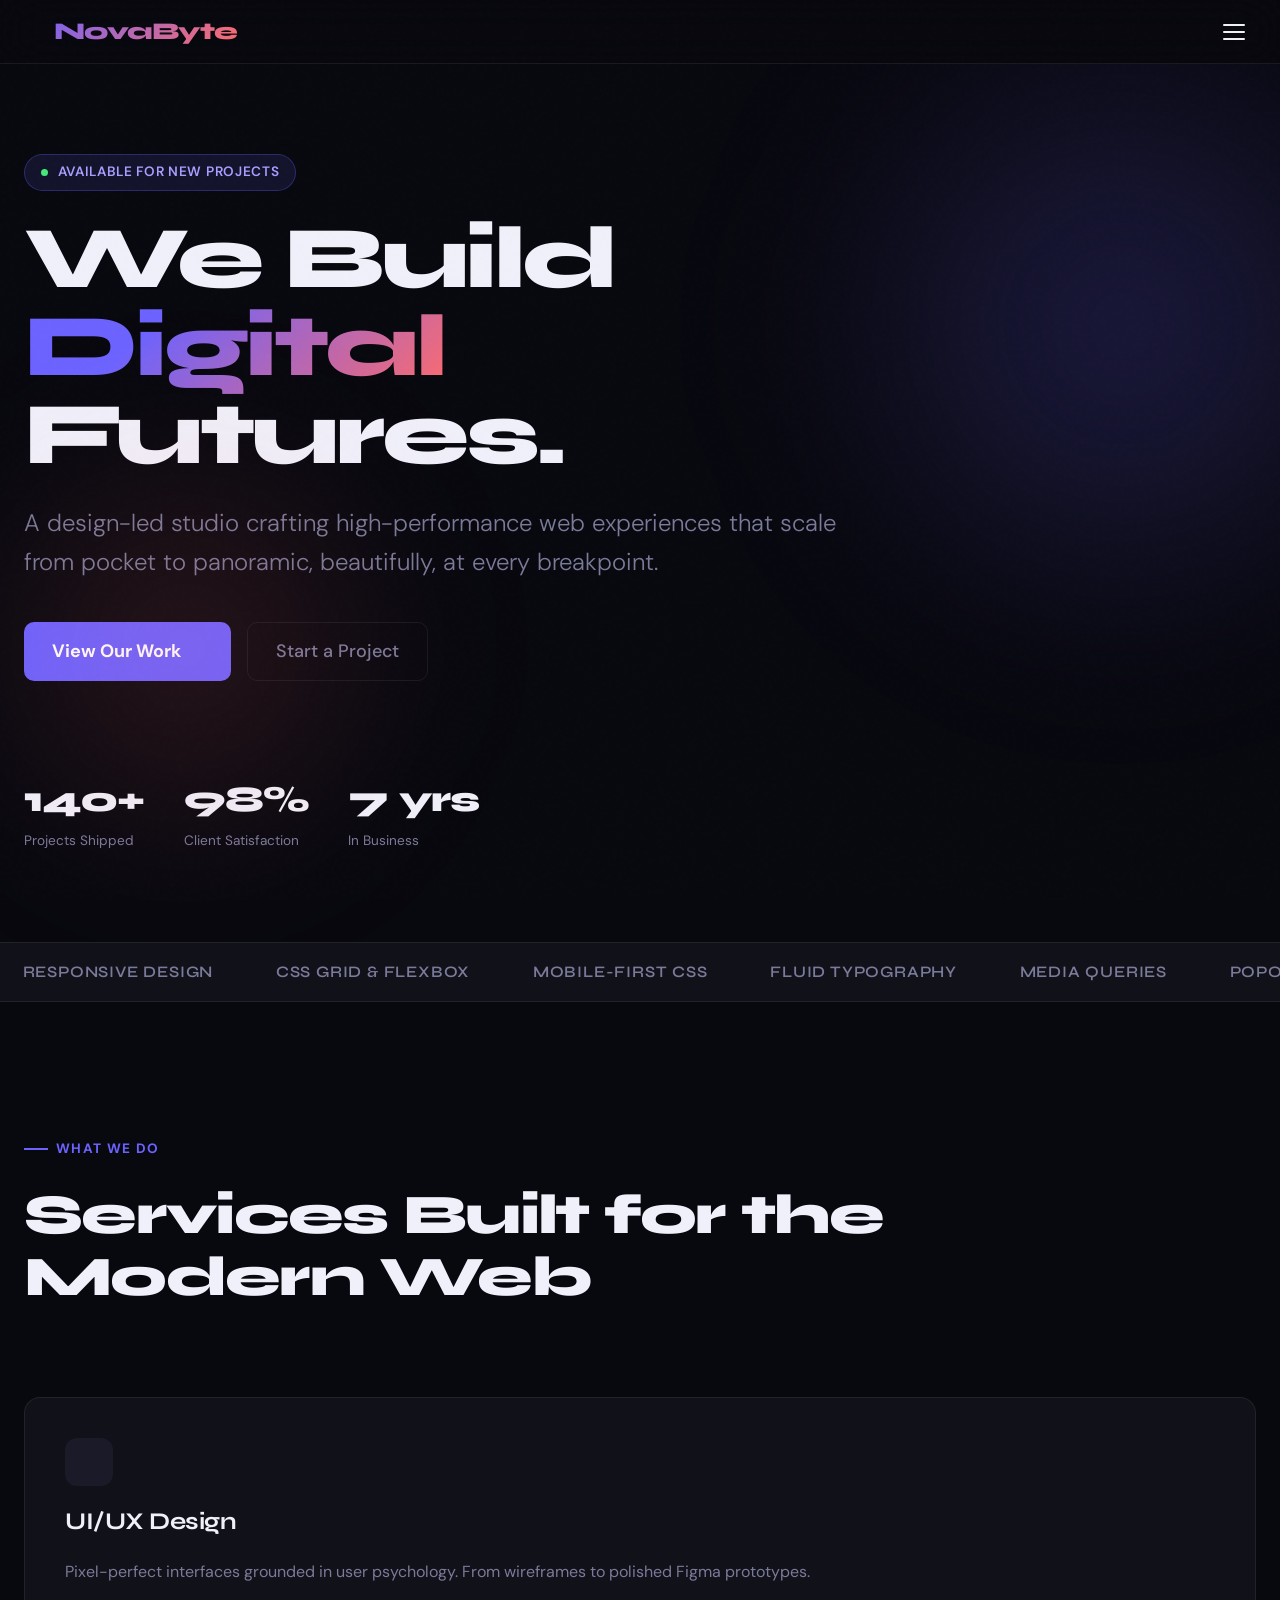
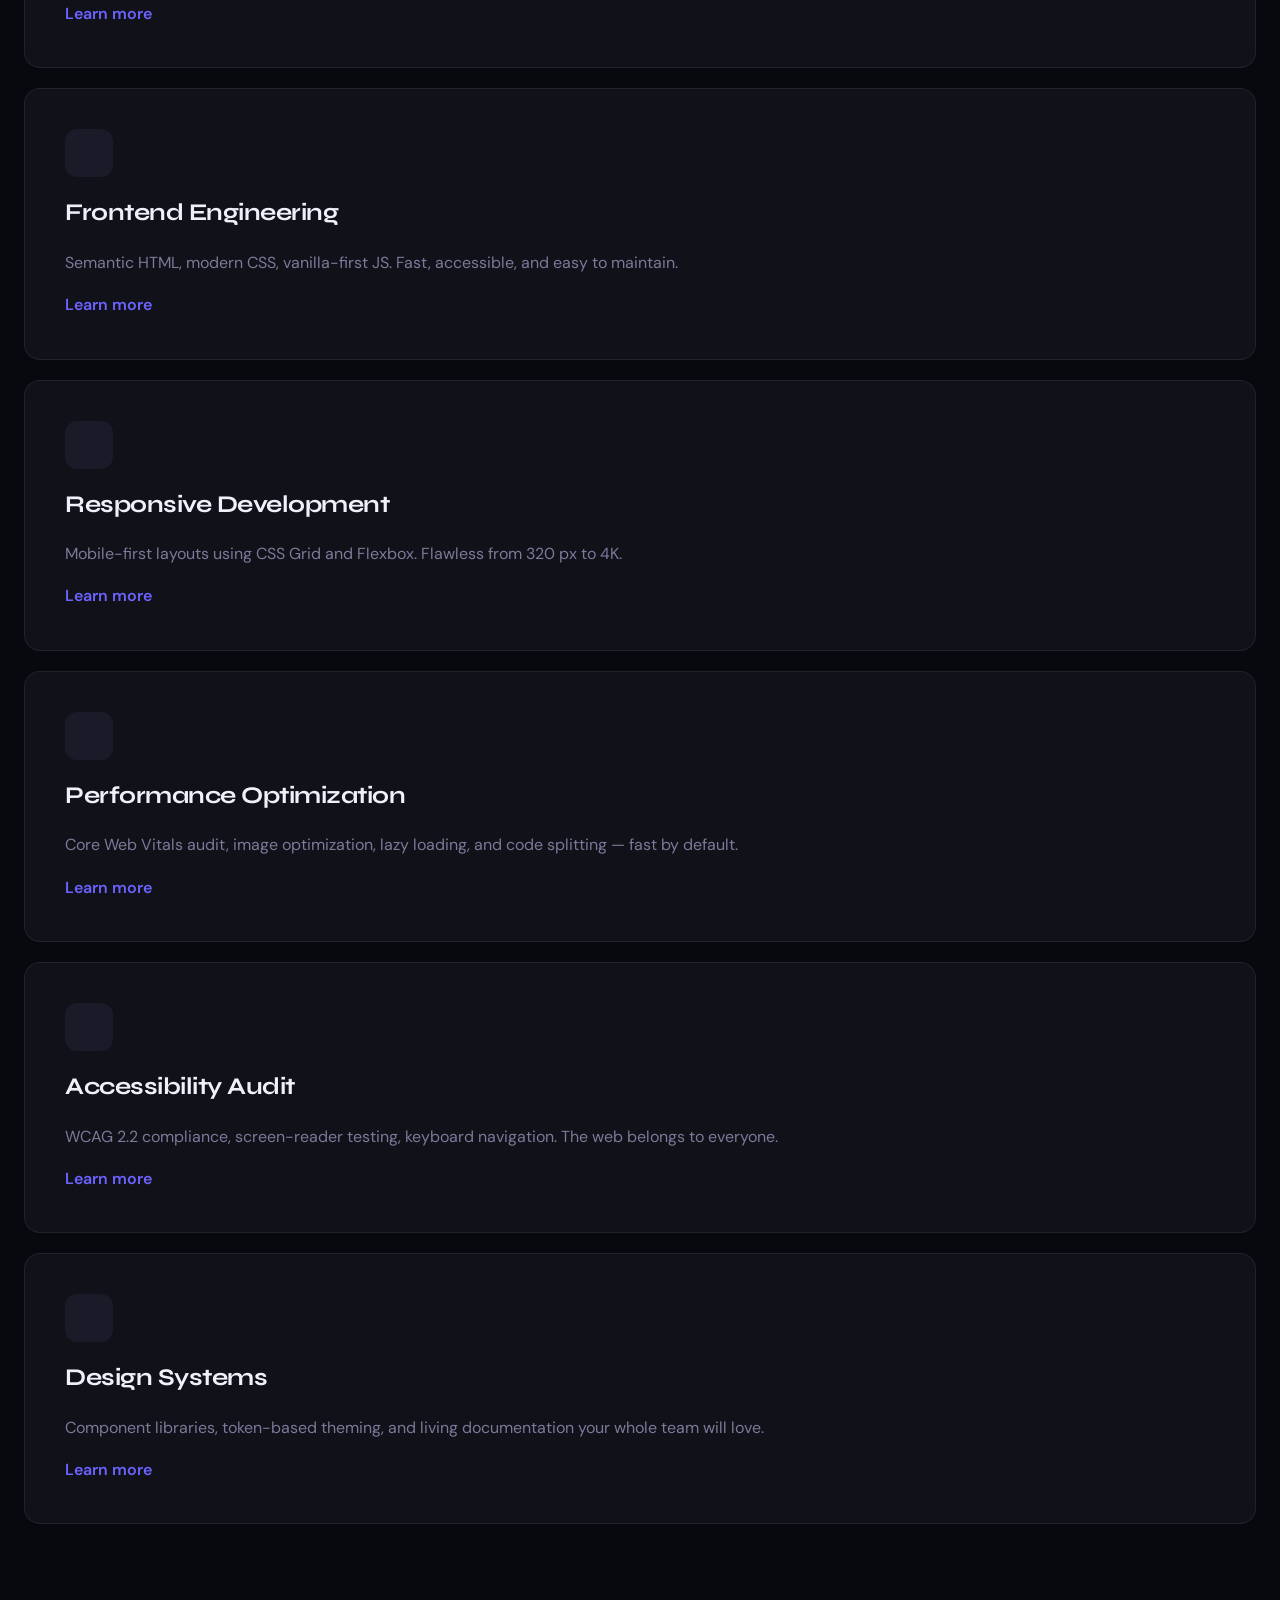
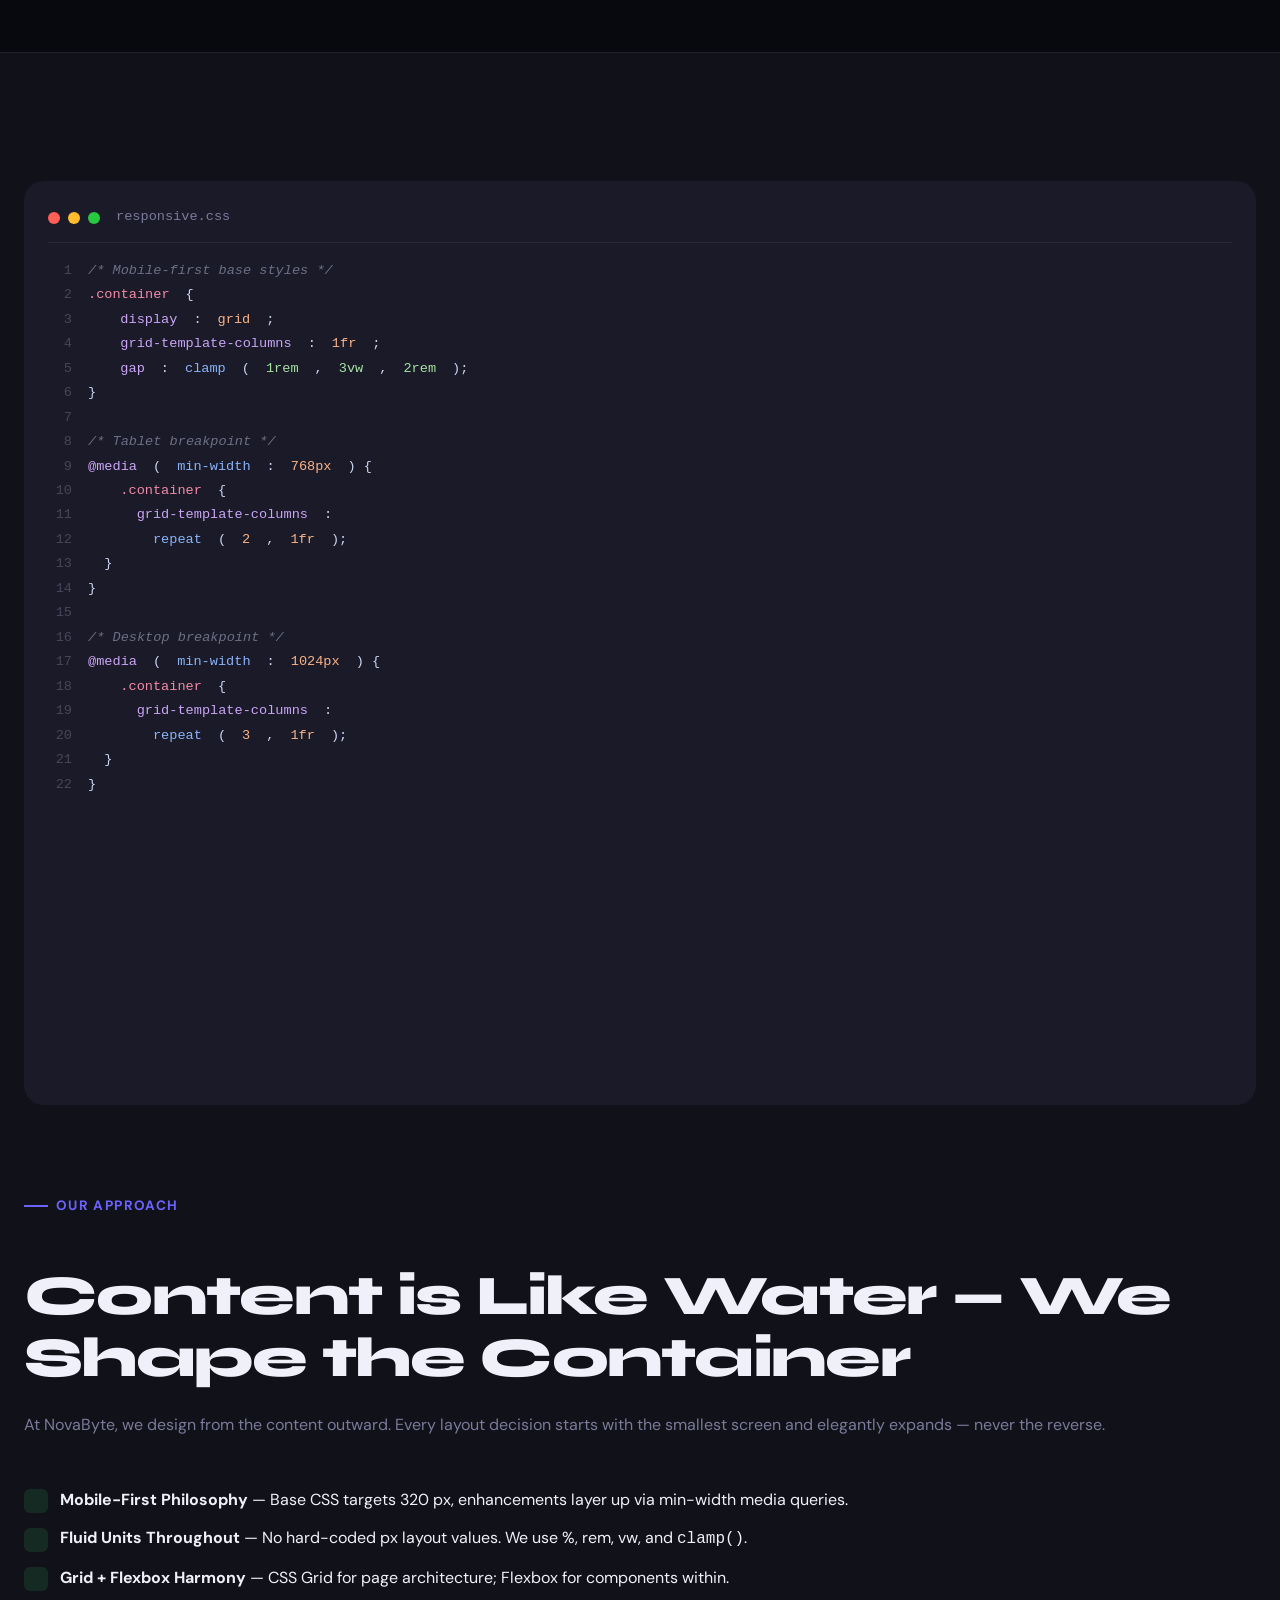
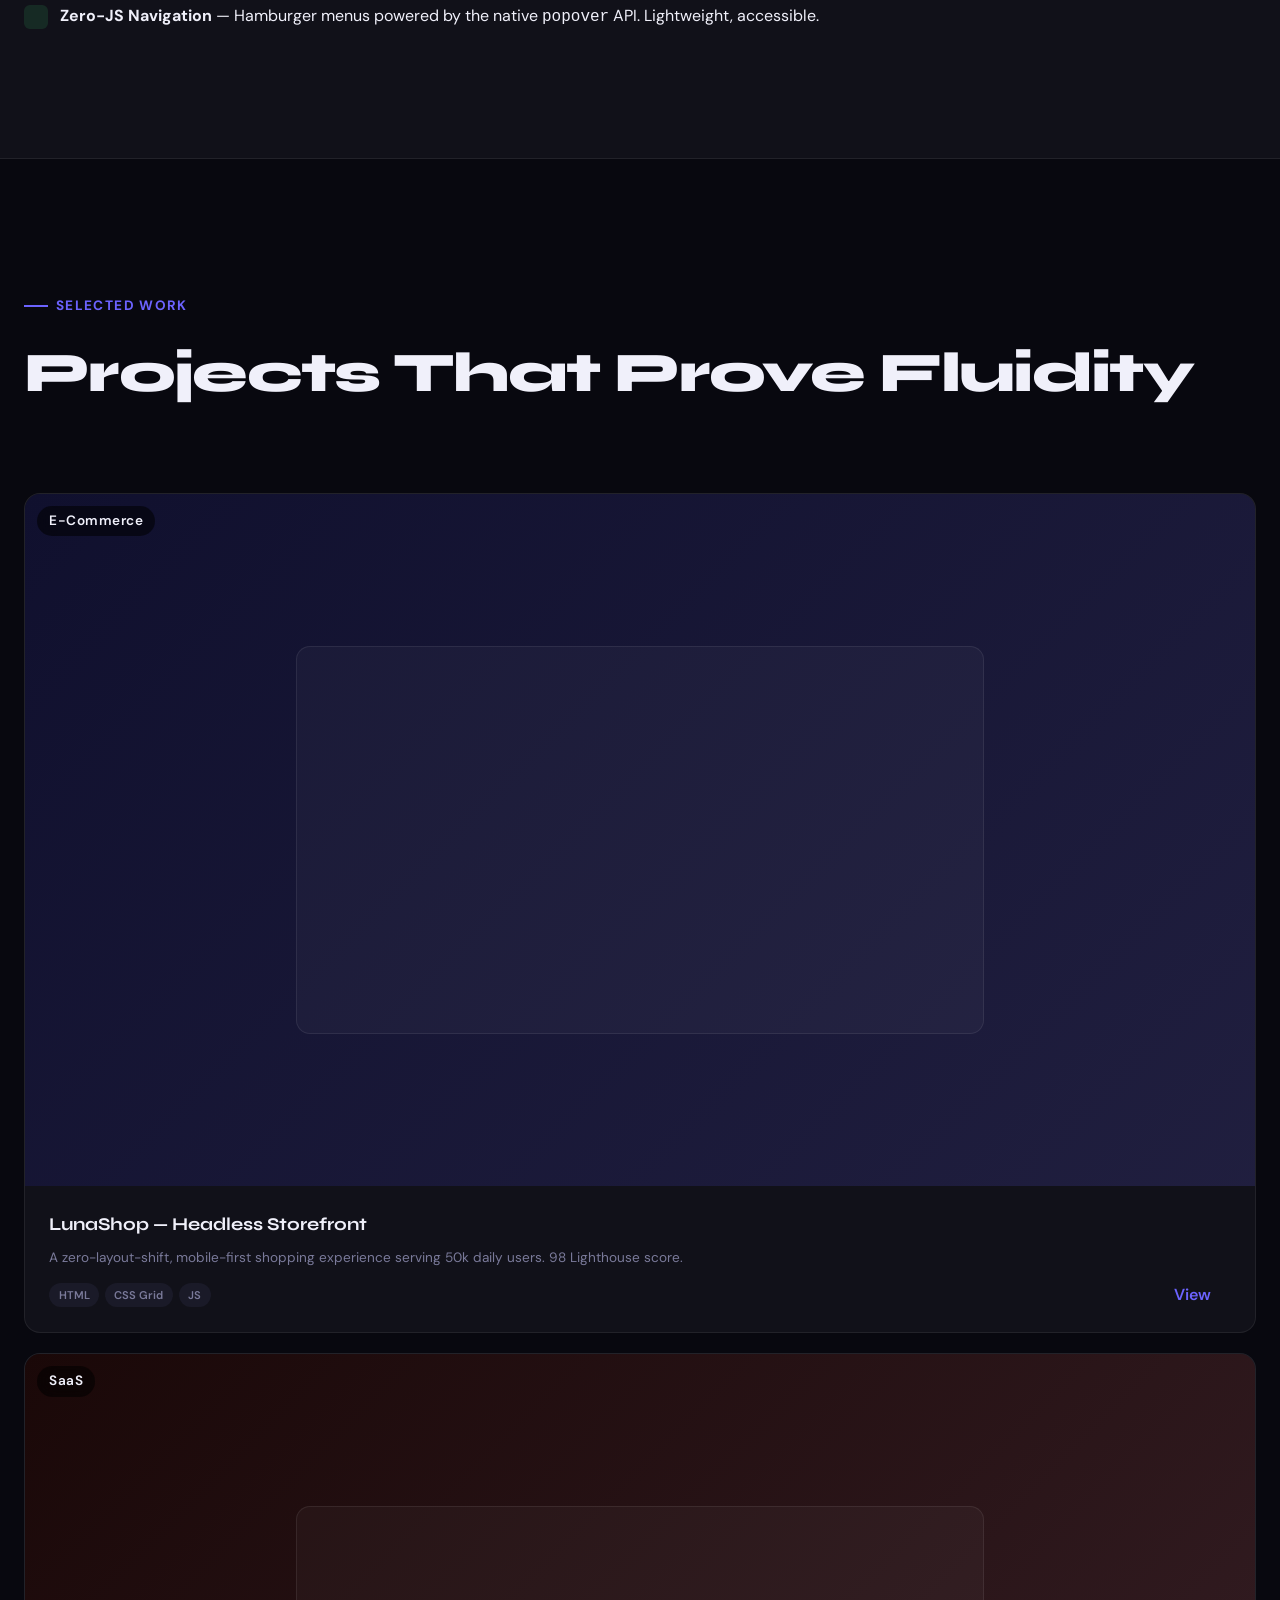
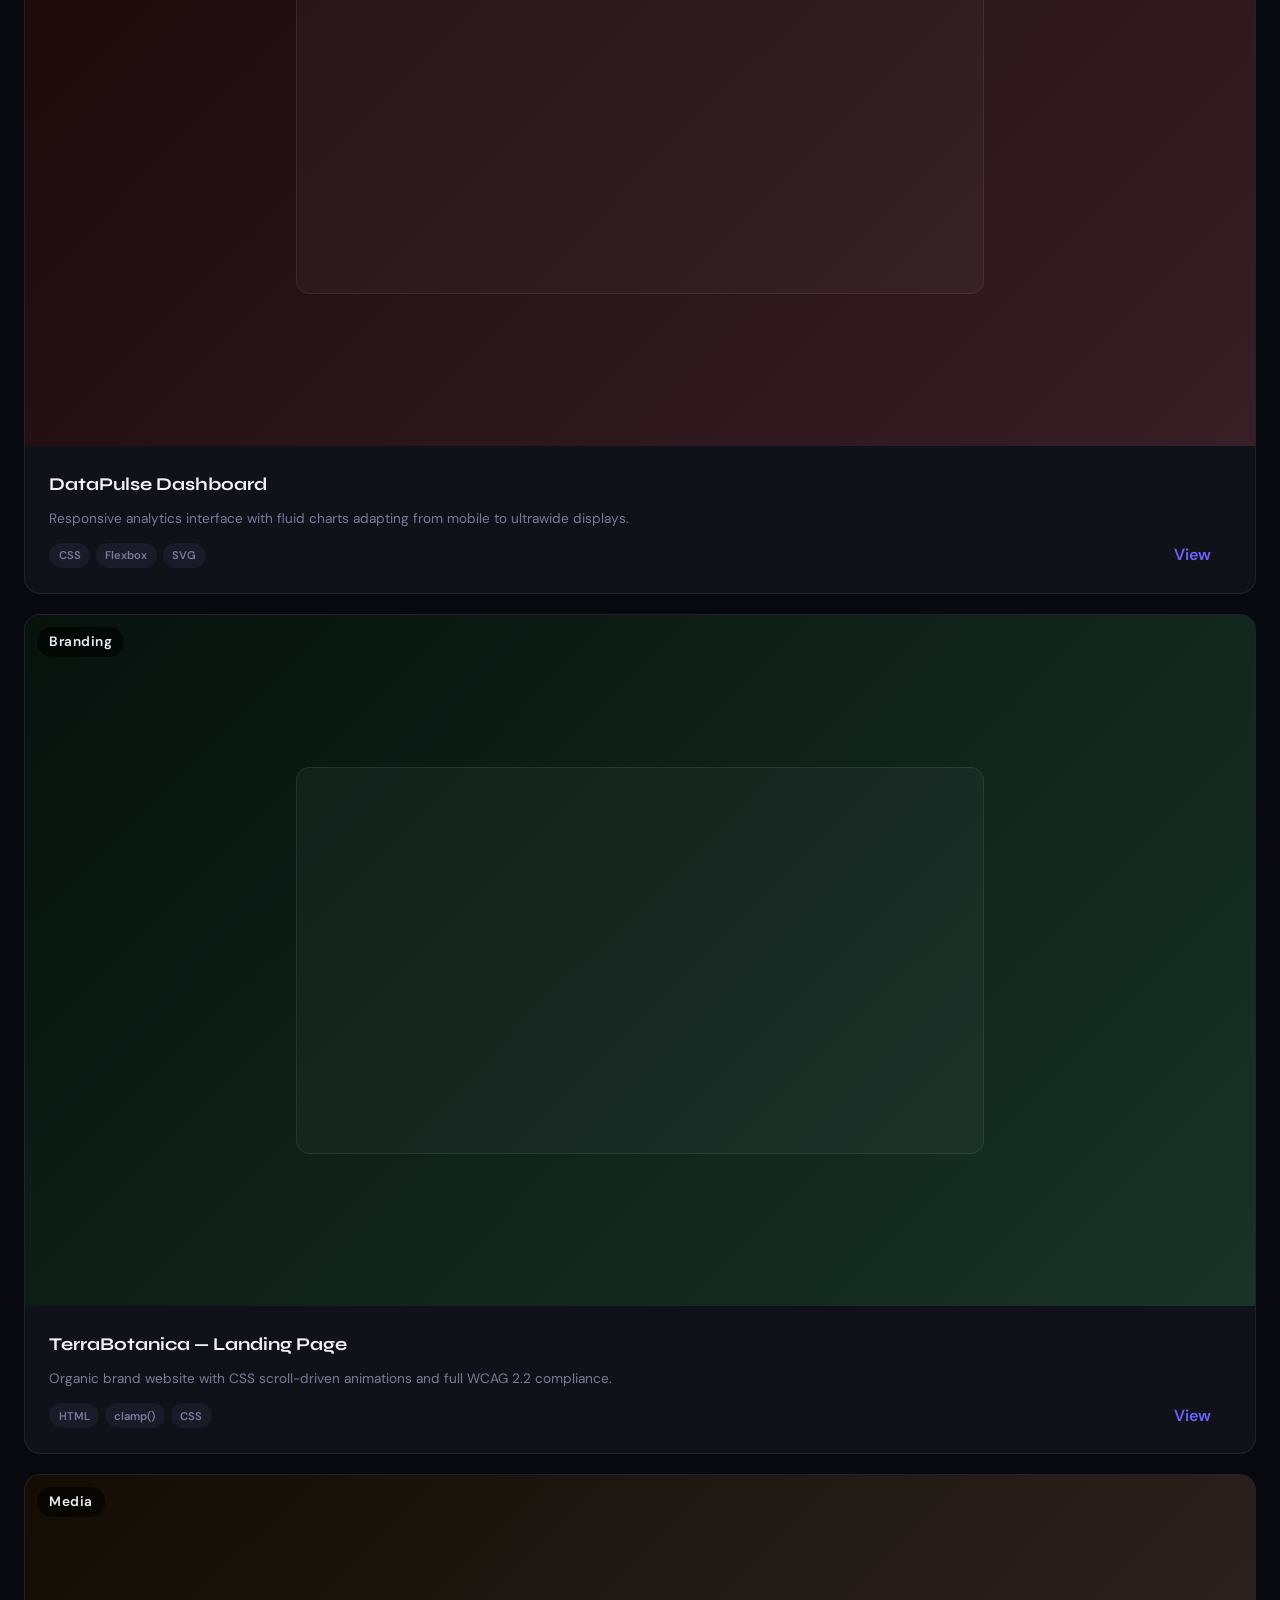
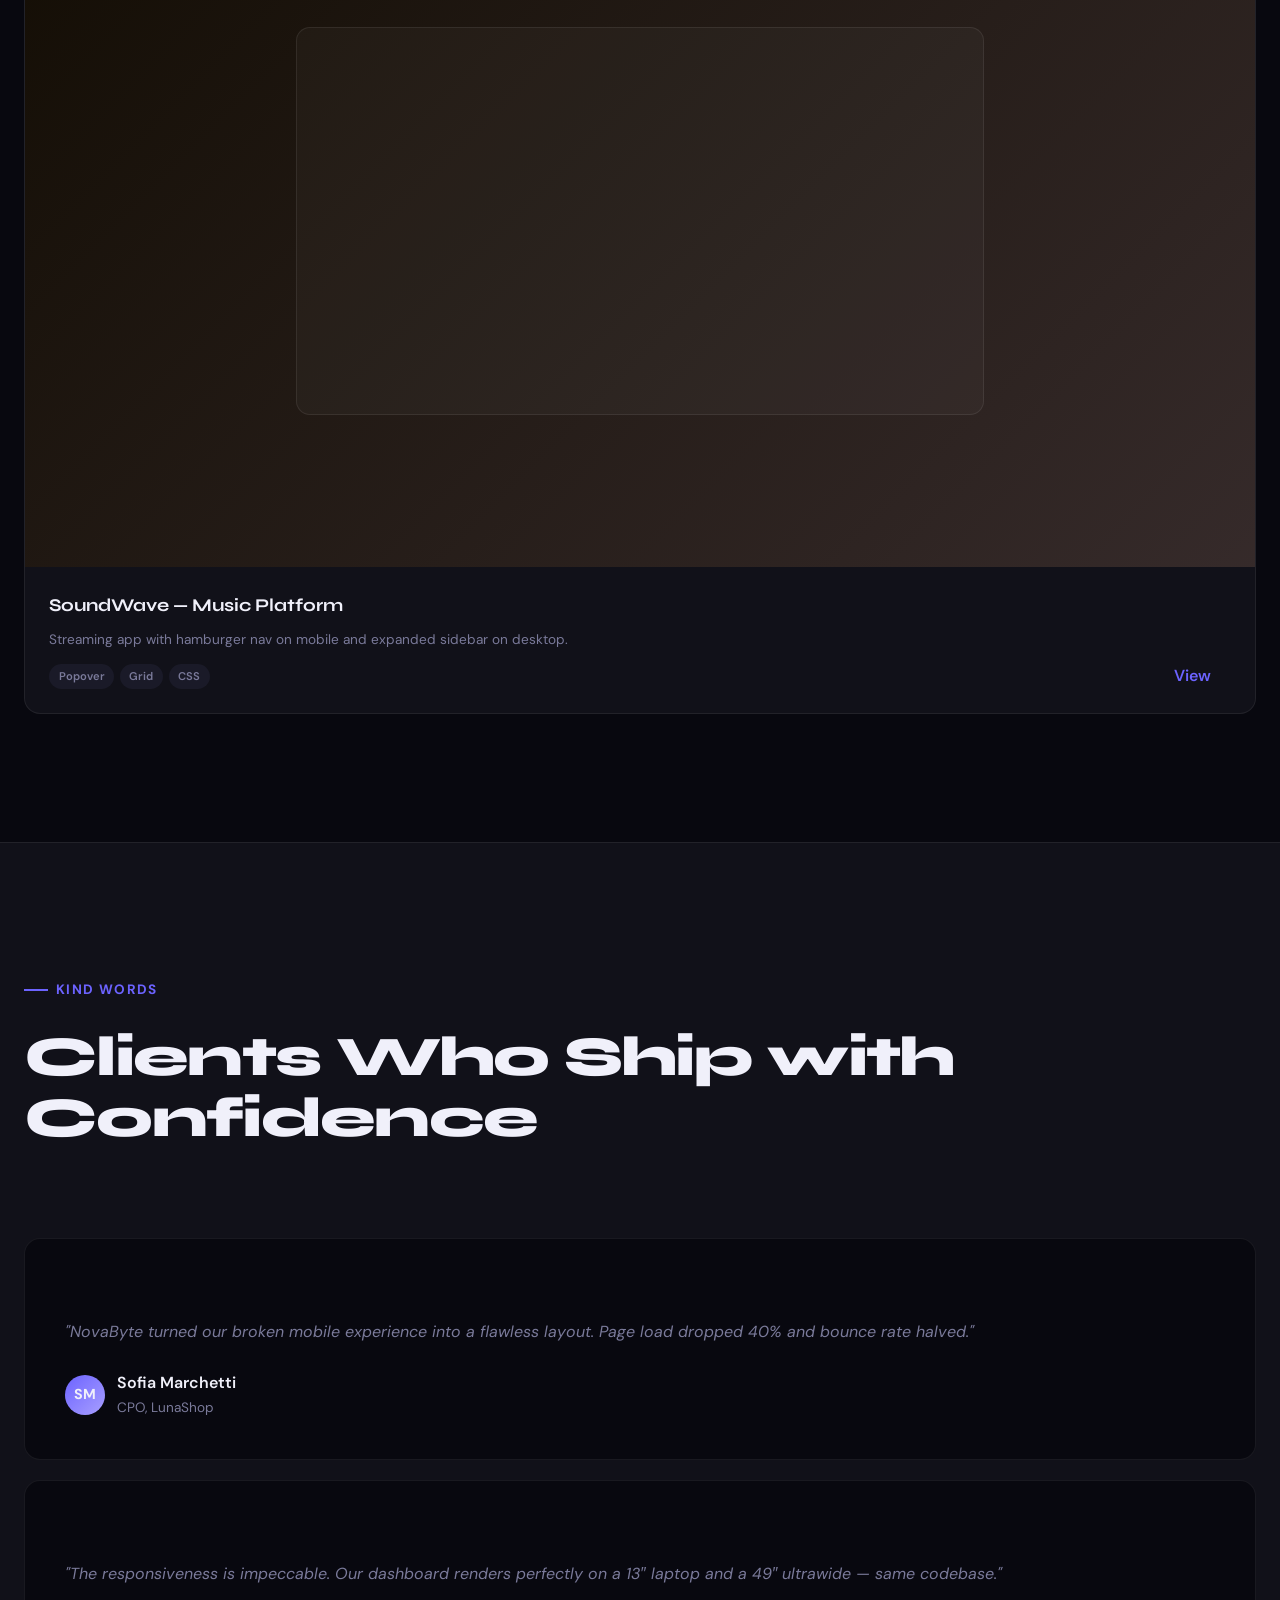
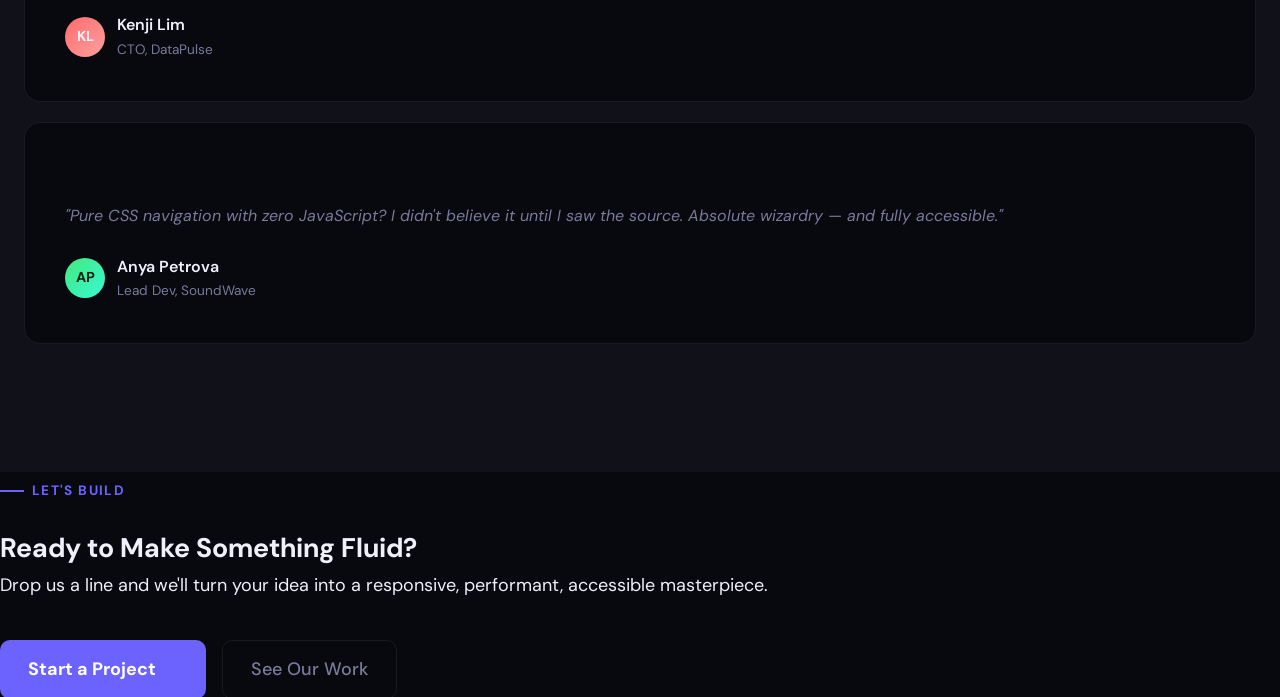
==== index.html @ 405d5669 "feat: add CTA section with heading, description, and action buttons" ====
<!DOCTYPE html>
<html lang="en">
<head>
  <meta charset="UTF-8">
  <meta name="viewport" content="width=device-width, initial-scale=1">
  <title>NovaByte — Crafting Digital Futures</title>
  <link rel="preconnect" href="https://fonts.googleapis.com">
  <link rel="preconnect" href="https://fonts.gstatic.com" crossorigin>
  <link href="https://fonts.googleapis.com/css2?family=Syne:wght@400;600;700;800&family=DM+Sans:ital,opsz,wght@0,9..40,300;0,9..40,400;0,9..40,500;1,9..40,300&display=swap" rel="stylesheet">
  <link rel="stylesheet" href="styles.css">
</head>
<body>

<!-- Navbar section -->
<header>
  <nav class="navbar" role="navigation" aria-label="Main navigation">
    <a href="#" class="nav-logo" aria-label="NovaByte home">
      <svg width="22" height="22" aria-hidden="true"><use href="#ico-logo"/></svg>
      NovaByte
    </a>

    <ul class="nav-links" role="list">
      <li><a href="#services">Services</a></li>
      <li><a href="#work">Work</a></li>
      <li><a href="#about">About</a></li>
      <li><a href="#testimonials">Reviews</a></li>
    </ul>

    <a href="#contact" class="nav-cta">
      Get Started
      <svg width="14" height="14" aria-hidden="true"><use href="#ico-arrow"/></svg>
    </a>

    <button class="hamburger" popovertarget="mobile-menu" aria-label="Open navigation menu" aria-controls="mobile-menu">
      <span></span><span></span><span></span>
    </button>
  </nav>
</header>

<!-- ─── Popover mobile menu section ─── -->
<nav id="mobile-menu" popover role="dialog" aria-label="Mobile navigation">
  <div class="mobile-menu-header">
    <a href="#" class="nav-logo">
      <svg width="20" height="20" aria-hidden="true"><use href="#ico-logo"/></svg>
      NovaByte
    </a>
    <button class="mobile-close" popovertarget="mobile-menu" popovertargetaction="hide" aria-label="Close menu">
      <svg width="20" height="20" aria-hidden="true"><use href="#ico-close"/></svg>
    </button>
  </div>
  <ul class="mobile-nav-links" role="list">
    <li><a href="#services" popovertarget="mobile-menu" popovertargetaction="hide">
      <svg width="18" height="18" aria-hidden="true"><use href="#ico-layers"/></svg>Services
    </a></li>
    <li><a href="#work" popovertarget="mobile-menu" popovertargetaction="hide">
      <svg width="18" height="18" aria-hidden="true"><use href="#ico-briefcase"/></svg>Work
    </a></li>
    <li><a href="#about" popovertarget="mobile-menu" popovertargetaction="hide">
      <svg width="18" height="18" aria-hidden="true"><use href="#ico-info"/></svg>About
    </a></li>
    <li><a href="#testimonials" popovertarget="mobile-menu" popovertargetaction="hide">
      <svg width="18" height="18" aria-hidden="true"><use href="#ico-chat"/></svg>Reviews
    </a></li>
  </ul>
  <a href="#contact" class="mobile-cta" popovertarget="mobile-menu" popovertargetaction="hide">
    Get Started <svg width="14" height="14" aria-hidden="true"><use href="#ico-arrow"/></svg>
  </a>
</nav>

<!-- ─── Hero section ─── -->
<main>
  <section class="hero" aria-labelledby="hero-heading">
    <div class="hero-badge">
      <span class="pulse-dot"></span>
      Available for new projects
    </div>
    <h1 id="hero-heading">We Build<br><em>Digital</em><br>Futures.</h1>
    <p class="hero-sub">A design-led studio crafting high-performance web experiences that scale from pocket to panoramic, beautifully, at every breakpoint.</p>
    <div class="hero-actions">
      <a href="#work" class="btn-primary">View Our Work <svg width="14" height="14" aria-hidden="true"><use href="#ico-arrow"/></svg></a>
      <a href="#contact" class="btn-ghost">Start a Project</a>
    </div>
    <div class="hero-stats" role="list" aria-label="Studio statistics">
      <div class="stat" role="listitem"><span class="stat-num">140+</span><span class="stat-label">Projects Shipped</span></div>
      <div class="stat" role="listitem"><span class="stat-num">98%</span><span class="stat-label">Client Satisfaction</span></div>
      <div class="stat" role="listitem"><span class="stat-num">7 yrs</span><span class="stat-label">In Business</span></div>
    </div>
  </section>

    <!-- ─── Marquee ─── -->
  <div class="marquee-strip" aria-hidden="true">
    <div class="marquee-track">
      <span class="marquee-item"><svg width="13" height="13"><use href="#ico-diamond"/></svg> Responsive Design</span>
      <span class="marquee-item"><svg width="13" height="13"><use href="#ico-diamond"/></svg> CSS Grid &amp; Flexbox</span>
      <span class="marquee-item"><svg width="13" height="13"><use href="#ico-diamond"/></svg> Mobile-First CSS</span>
      <span class="marquee-item"><svg width="13" height="13"><use href="#ico-diamond"/></svg> Fluid Typography</span>
      <span class="marquee-item"><svg width="13" height="13"><use href="#ico-diamond"/></svg> Media Queries</span>
      <span class="marquee-item"><svg width="13" height="13"><use href="#ico-diamond"/></svg> Popover API</span>
      <span class="marquee-item"><svg width="13" height="13"><use href="#ico-diamond"/></svg> Accessible UX</span>
      <span class="marquee-item"><svg width="13" height="13"><use href="#ico-diamond"/></svg> Performance First</span>
      <span class="marquee-item"><svg width="13" height="13"><use href="#ico-diamond"/></svg> Responsive Design</span>
      <span class="marquee-item"><svg width="13" height="13"><use href="#ico-diamond"/></svg> CSS Grid &amp; Flexbox</span>
      <span class="marquee-item"><svg width="13" height="13"><use href="#ico-diamond"/></svg> Mobile-First CSS</span>
      <span class="marquee-item"><svg width="13" height="13"><use href="#ico-diamond"/></svg> Fluid Typography</span>
      <span class="marquee-item"><svg width="13" height="13"><use href="#ico-diamond"/></svg> Media Queries</span>
      <span class="marquee-item"><svg width="13" height="13"><use href="#ico-diamond"/></svg> Popover API</span>
      <span class="marquee-item"><svg width="13" height="13"><use href="#ico-diamond"/></svg> Accessible UX</span>
      <span class="marquee-item"><svg width="13" height="13"><use href="#ico-diamond"/></svg> Performance First</span>
    </div>
  </div>

  <!-- ─── Services section ─── -->
  <section id="services" class="section" aria-labelledby="services-heading">
    <p class="section-label">What we do</p>
    <h2 id="services-heading" class="section-title">Services Built for the Modern Web</h2>
    <div class="services-grid" role="list">
      <article class="service-card" role="listitem">
        <div class="service-icon"><svg><use href="#ico-palette"/></svg></div>
        <h3>UI/UX Design</h3>
        <p>Pixel-perfect interfaces grounded in user psychology. From wireframes to polished Figma prototypes.</p>
        <a href="#" class="service-link">Learn more <svg><use href="#ico-arrow"/></svg></a>
      </article>
      <article class="service-card" role="listitem">
        <div class="service-icon"><svg><use href="#ico-code"/></svg></div>
        <h3>Frontend Engineering</h3>
        <p>Semantic HTML, modern CSS, vanilla-first JS. Fast, accessible, and easy to maintain.</p>
        <a href="#" class="service-link">Learn more <svg><use href="#ico-arrow"/></svg></a>
      </article>
      <article class="service-card" role="listitem">
        <div class="service-icon"><svg><use href="#ico-devices"/></svg></div>
        <h3>Responsive Development</h3>
        <p>Mobile-first layouts using CSS Grid and Flexbox. Flawless from 320 px to 4K.</p>
        <a href="#" class="service-link">Learn more <svg><use href="#ico-arrow"/></svg></a>
      </article>
      <article class="service-card" role="listitem">
        <div class="service-icon"><svg><use href="#ico-rocket"/></svg></div>
        <h3>Performance Optimization</h3>
        <p>Core Web Vitals audit, image optimization, lazy loading, and code splitting — fast by default.</p>
        <a href="#" class="service-link">Learn more <svg><use href="#ico-arrow"/></svg></a>
      </article>
      <article class="service-card" role="listitem">
        <div class="service-icon"><svg><use href="#ico-access"/></svg></div>
        <h3>Accessibility Audit</h3>
        <p>WCAG 2.2 compliance, screen-reader testing, keyboard navigation. The web belongs to everyone.</p>
        <a href="#" class="service-link">Learn more <svg><use href="#ico-arrow"/></svg></a>
      </article>
      <article class="service-card" role="listitem">
        <div class="service-icon"><svg><use href="#ico-grid"/></svg></div>
        <h3>Design Systems</h3>
        <p>Component libraries, token-based theming, and living documentation your whole team will love.</p>
        <a href="#" class="service-link">Learn more <svg><use href="#ico-arrow"/></svg></a>
      </article>
    </div>
  </section>

  <!-- About section -->
  <section id="about" class="about-section" aria-labelledby="about-heading">
    <div class="about-grid">
      <div class="about-visual" aria-hidden="true">
        <div class="code-window">
          <div class="code-title-bar">
            <div class="dot dot-r"></div><div class="dot dot-y"></div><div class="dot dot-g"></div>
            <span class="code-filename">responsive.css</span>
          </div>
          <div class="line"><span class="ln">1</span><span class="cm">/* Mobile-first base styles */</span></div>
          <div class="line"><span class="ln">2</span><span class="sel">.container</span> {</div>
          <div class="line"><span class="ln">3</span>&nbsp;&nbsp;<span class="kw">display</span>: <span class="val">grid</span>;</div>
          <div class="line"><span class="ln">4</span>&nbsp;&nbsp;<span class="kw">grid-template-columns</span>: <span class="val">1fr</span>;</div>
          <div class="line"><span class="ln">5</span>&nbsp;&nbsp;<span class="kw">gap</span>: <span class="fn">clamp</span>(<span class="str">1rem</span>, <span class="str">3vw</span>, <span class="str">2rem</span>);</div>
          <div class="line"><span class="ln">6</span>}</div>
          <div class="line"><span class="ln">7</span></div>
          <div class="line"><span class="ln">8</span><span class="cm">/* Tablet breakpoint */</span></div>
          <div class="line"><span class="ln">9</span><span class="kw">@media</span> (<span class="fn">min-width</span>: <span class="val">768px</span>) {</div>
          <div class="line"><span class="ln">10</span>&nbsp;&nbsp;<span class="sel">.container</span> {</div>
          <div class="line"><span class="ln">11</span>&nbsp;&nbsp;&nbsp;&nbsp;<span class="kw">grid-template-columns</span>:</div>
          <div class="line"><span class="ln">12</span>&nbsp;&nbsp;&nbsp;&nbsp;&nbsp;&nbsp;<span class="fn">repeat</span>(<span class="val">2</span>, <span class="val">1fr</span>);</div>
          <div class="line"><span class="ln">13</span>&nbsp;&nbsp;}</div>
          <div class="line"><span class="ln">14</span>}</div>
          <div class="line"><span class="ln">15</span></div>
          <div class="line"><span class="ln">16</span><span class="cm">/* Desktop breakpoint */</span></div>
          <div class="line"><span class="ln">17</span><span class="kw">@media</span> (<span class="fn">min-width</span>: <span class="val">1024px</span>) {</div>
          <div class="line"><span class="ln">18</span>&nbsp;&nbsp;<span class="sel">.container</span> {</div>
          <div class="line"><span class="ln">19</span>&nbsp;&nbsp;&nbsp;&nbsp;<span class="kw">grid-template-columns</span>:</div>
          <div class="line"><span class="ln">20</span>&nbsp;&nbsp;&nbsp;&nbsp;&nbsp;&nbsp;<span class="fn">repeat</span>(<span class="val">3</span>, <span class="val">1fr</span>);</div>
          <div class="line"><span class="ln">21</span>&nbsp;&nbsp;}</div>
          <div class="line"><span class="ln">22</span>}</div>
        </div>
      </div>
      <div class="about-content">
        <p class="section-label">Our approach</p>
        <h2 id="about-heading" class="section-title" style="margin-bottom:0">Content is Like Water — We Shape the Container</h2>
        <p style="color:var(--muted);font-size:var(--fs-sm)">At NovaByte, we design from the content outward. Every layout decision starts with the smallest screen and elegantly expands — never the reverse.</p>
        <div class="feature-list" role="list">
          <div class="feature-item" role="listitem">
            <div class="feature-icon"><svg><use href="#ico-check"/></svg></div>
            <div><strong>Mobile-First Philosophy</strong> — Base CSS targets 320 px, enhancements layer up via min-width media queries.</div>
          </div>
          <div class="feature-item" role="listitem">
            <div class="feature-icon"><svg><use href="#ico-check"/></svg></div>
            <div><strong>Fluid Units Throughout</strong> — No hard-coded px layout values. We use %, rem, vw, and <code>clamp()</code>.</div>
          </div>
          <div class="feature-item" role="listitem">
            <div class="feature-icon"><svg><use href="#ico-check"/></svg></div>
            <div><strong>Grid + Flexbox Harmony</strong> — CSS Grid for page architecture; Flexbox for components within.</div>
          </div>
          <div class="feature-item" role="listitem">
            <div class="feature-icon"><svg><use href="#ico-check"/></svg></div>
            <div><strong>Zero-JS Navigation</strong> — Hamburger menus powered by the native <code>popover</code> API. Lightweight, accessible.</div>
          </div>
        </div>
      </div>
    </div>
  </section>

  <!-- Work Section -->
  <section id="work" class="section" aria-labelledby="work-heading">
    <p class="section-label">Selected work</p>
    <h2 id="work-heading" class="section-title">Projects That Prove Fluidity</h2>
    <div class="work-grid" role="list">
      <article class="work-card" role="listitem">
        <div class="work-thumb">
          <div class="work-thumb-inner"><svg width="40" height="40"><use href="#ico-cart"/></svg></div>
          <span class="work-tag">E-Commerce</span>
        </div>
        <div class="work-body">
          <h3>LunaShop — Headless Storefront</h3>
          <p>A zero-layout-shift, mobile-first shopping experience serving 50k daily users. 98 Lighthouse score.</p>
          <div class="work-footer">
            <div class="work-tech"><span class="tech-pill">HTML</span><span class="tech-pill">CSS Grid</span><span class="tech-pill">JS</span></div>
            <a href="#" class="service-link" aria-label="View LunaShop case study">View <svg><use href="#ico-arrow"/></svg></a>
          </div>
        </div>
      </article>
      <article class="work-card" role="listitem">
        <div class="work-thumb">
          <div class="work-thumb-inner"><svg width="40" height="40"><use href="#ico-chart"/></svg></div>
          <span class="work-tag">SaaS</span>
        </div>
        <div class="work-body">
          <h3>DataPulse Dashboard</h3>
          <p>Responsive analytics interface with fluid charts adapting from mobile to ultrawide displays.</p>
          <div class="work-footer">
            <div class="work-tech"><span class="tech-pill">CSS</span><span class="tech-pill">Flexbox</span><span class="tech-pill">SVG</span></div>
            <a href="#" class="service-link" aria-label="View DataPulse case study">View <svg><use href="#ico-arrow"/></svg></a>
          </div>
        </div>
      </article>
      <article class="work-card" role="listitem">
        <div class="work-thumb">
          <div class="work-thumb-inner"><svg width="40" height="40"><use href="#ico-leaf"/></svg></div>
          <span class="work-tag">Branding</span>
        </div>
        <div class="work-body">
          <h3>TerraBotanica — Landing Page</h3>
          <p>Organic brand website with CSS scroll-driven animations and full WCAG 2.2 compliance.</p>
          <div class="work-footer">
            <div class="work-tech"><span class="tech-pill">HTML</span><span class="tech-pill">clamp()</span><span class="tech-pill">CSS</span></div>
            <a href="#" class="service-link" aria-label="View TerraBotanica case study">View <svg><use href="#ico-arrow"/></svg></a>
          </div>
        </div>
      </article>
      <article class="work-card" role="listitem">
        <div class="work-thumb">
          <div class="work-thumb-inner"><svg width="40" height="40"><use href="#ico-wave"/></svg></div>
          <span class="work-tag">Media</span>
        </div>
        <div class="work-body">
          <h3>SoundWave — Music Platform</h3>
          <p>Streaming app with hamburger nav on mobile and expanded sidebar on desktop.</p>
          <div class="work-footer">
            <div class="work-tech"><span class="tech-pill">Popover</span><span class="tech-pill">Grid</span><span class="tech-pill">CSS</span></div>
            <a href="#" class="service-link" aria-label="View SoundWave case study">View <svg><use href="#ico-arrow"/></svg></a>
          </div>
        </div>
      </article>
    </div>
  </section>

  <!-- ─── Testimonials section ─── -->
  <section id="testimonials" class="testimonials-section" aria-labelledby="testi-heading">
    <p class="section-label">Kind words</p>
    <h2 id="testi-heading" class="section-title">Clients Who Ship with Confidence</h2>
    <div class="testi-grid" role="list">
      <article class="testi-card" role="listitem">
        <div class="stars-row" aria-label="5 out of 5 stars">
          <svg><use href="#ico-star"/></svg><svg><use href="#ico-star"/></svg><svg><use href="#ico-star"/></svg><svg><use href="#ico-star"/></svg><svg><use href="#ico-star"/></svg>
        </div>
        <blockquote>"NovaByte turned our broken mobile experience into a flawless layout. Page load dropped 40% and bounce rate halved."</blockquote>
        <div class="testi-author">
          <div class="avatar av-1" aria-hidden="true">SM</div>
          <div><span class="author-name">Sofia Marchetti</span><span class="author-role">CPO, LunaShop</span></div>
        </div>
      </article>
      <article class="testi-card" role="listitem">
        <div class="stars-row" aria-label="5 out of 5 stars">
          <svg><use href="#ico-star"/></svg><svg><use href="#ico-star"/></svg><svg><use href="#ico-star"/></svg><svg><use href="#ico-star"/></svg><svg><use href="#ico-star"/></svg>
        </div>
        <blockquote>"The responsiveness is impeccable. Our dashboard renders perfectly on a 13″ laptop and a 49″ ultrawide — same codebase."</blockquote>
        <div class="testi-author">
          <div class="avatar av-2" aria-hidden="true">KL</div>
          <div><span class="author-name">Kenji Lim</span><span class="author-role">CTO, DataPulse</span></div>
        </div>
      </article>
      <article class="testi-card" role="listitem">
        <div class="stars-row" aria-label="5 out of 5 stars">
          <svg><use href="#ico-star"/></svg><svg><use href="#ico-star"/></svg><svg><use href="#ico-star"/></svg><svg><use href="#ico-star"/></svg><svg><use href="#ico-star"/></svg>
        </div>
        <blockquote>"Pure CSS navigation with zero JavaScript? I didn't believe it until I saw the source. Absolute wizardry — and fully accessible."</blockquote>
        <div class="testi-author">
          <div class="avatar av-3" aria-hidden="true">AP</div>
          <div><span class="author-name">Anya Petrova</span><span class="author-role">Lead Dev, SoundWave</span></div>
        </div>
      </article>
    </div>
  </section>

  <!-- CTA Section -->
  <section id="contact" class="cta-section" aria-labelledby="cta-heading">
    <div class="cta-inner">
      <p class="section-label">Let's build</p>
      <h2 id="cta-heading">Ready to Make Something Fluid?</h2>
      <p>Drop us a line and we'll turn your idea into a responsive, performant, accessible masterpiece.</p>
      <div class="hero-actions">
        <a href="mailto:hello@novabyte.dev" class="btn-primary">
          Start a Project <svg width="14" height="14" aria-hidden="true"><use href="#ico-arrow"/></svg>
        </a>
        <a href="#work" class="btn-ghost">See Our Work</a>
      </div>
    </div>
  </section>
</main>  



</body>
</html>
---- styles.css ----
/* ════════════════════════════════
   NovaByte — styles.css
════════════════════════════════ */

/* ── DESIGN TOKENS ── */
:root {
  --bg:        #08080f;
  --surface:   #111119;
  --surface2:  #1a1a28;
  --border:    rgba(255,255,255,0.07);
  --accent:    #6c63ff;
  --accent2:   #ff6b6b;
  --accent3:   #43e97b;
  --text:      #f0f0fa;
  --muted:     #7a7a9a;
  --nav-h:     4rem;
  --font-display: 'Syne', sans-serif;
  --font-body:    'DM Sans', sans-serif;

  /* Fluid font sizes */
  --fs-xs:   clamp(0.72rem,  1.4vw, 0.85rem);
  --fs-sm:   clamp(0.875rem, 2vw,   1rem);
  --fs-base: clamp(1rem,     2.5vw, 1.125rem);
  --fs-lg:   clamp(1.125rem, 3vw,   1.5rem);
  --fs-xl:   clamp(1.5rem,   4vw,   2.25rem);
  --fs-2xl:  clamp(2rem,     6vw,   3.5rem);
  --fs-hero: clamp(2.5rem,   9vw,   5.5rem);

  /* Fluid spacing */
  --sp-xs:  clamp(0.5rem,  2vw, 1rem);
  --sp-sm:  clamp(1rem,    3vw, 1.5rem);
  --sp-md:  clamp(1.5rem,  4vw, 2.5rem);
  --sp-lg:  clamp(2rem,    5vw, 4rem);
  --sp-xl:  clamp(3rem,    7vw, 6rem);
  --sp-2xl: clamp(4rem,   10vw, 9rem);
}

/* ── RESET ── */
*, *::before, *::after { box-sizing: border-box; margin: 0; padding: 0; }
html { scroll-behavior: smooth; -webkit-text-size-adjust: 100%; }
body {
  background: var(--bg);
  color: var(--text);
  font-family: var(--font-body);
  font-size: var(--fs-base);
  line-height: 1.65;
  overflow-x: hidden;
}
img { max-width: 100%; display: block; }
a   { color: inherit; text-decoration: none; }

.icon { display: inline-flex; align-items: center; justify-content: center; flex-shrink: 0; }
.icon svg, svg.ico { display: block; }

/* ── NOISE OVERLAY ── */
body::before {
  content: '';
  position: fixed; inset: 0;
  background-image: url("data:image/svg+xml,%3Csvg viewBox='0 0 256 256' xmlns='http://www.w3.org/2000/svg'%3E%3Cfilter id='n'%3E%3CfeTurbulence type='fractalNoise' baseFrequency='0.9' numOctaves='4' stitchTiles='stitch'/%3E%3C/filter%3E%3Crect width='100%25' height='100%25' filter='url(%23n)' opacity='0.04'/%3E%3C/svg%3E");
  pointer-events: none; z-index: 9999; opacity: 0.35;
}

/* ── NAVBAR ── */
.navbar {
  position: sticky; top: 0; z-index: 100;
  height: var(--nav-h);
  background: rgba(8,8,15,0.88);
  backdrop-filter: blur(24px); -webkit-backdrop-filter: blur(24px);
  border-bottom: 1px solid var(--border);
  display: flex; align-items: center; justify-content: space-between;
  padding: 0 var(--sp-sm);
}
.nav-logo {
  font-family: var(--font-display); font-weight: 800; font-size: var(--fs-lg);
  letter-spacing: -0.03em;
  background: linear-gradient(135deg, var(--accent), var(--accent2));
  -webkit-background-clip: text; -webkit-text-fill-color: transparent; background-clip: text;
  display: flex; align-items: center; gap: 0.5rem;
}
.nav-links { display: none; list-style: none; gap: var(--sp-md); align-items: center; }
.nav-links a { font-size: var(--fs-sm); font-weight: 500; color: var(--muted); transition: color 0.2s; }
.nav-links a:hover { color: var(--text); }
.nav-cta {
  display: none; padding: 0.55rem 1.2rem; background: var(--accent); color: #fff;
  border-radius: 6px; font-size: var(--fs-sm); font-weight: 600;
  transition: opacity 0.2s, transform 0.2s;
  min-height: 44px; align-items: center; gap: 0.4rem;
}
.nav-cta:hover { opacity: 0.85; transform: translateY(-1px); }
.hamburger {
  width: 44px; height: 44px;
  display: flex; flex-direction: column; justify-content: center; align-items: center; gap: 5px;
  background: none; border: none; cursor: pointer; padding: 0; border-radius: 8px;
  transition: background 0.2s;
}
.hamburger:hover { background: var(--surface2); }
.hamburger span { display: block; width: 22px; height: 2px; background: var(--text); border-radius: 2px; }

/* ── POPOVER MOBILE MENU ── */
#mobile-menu {
  position: fixed; inset: 0 0 0 auto;
  width: min(80vw, 320px); height: 100dvh;
  background: var(--surface); border-left: 1px solid var(--border);
  padding: var(--sp-lg) var(--sp-md);
  display: flex; flex-direction: column; gap: var(--sp-md);
  z-index: 200; transform: translateX(100%);
  transition: transform 0.35s cubic-bezier(0.4,0,0.2,1),
              display 0.35s allow-discrete, overlay 0.35s allow-discrete;
}
#mobile-menu:popover-open { transform: translateX(0); }
@starting-style { #mobile-menu:popover-open { transform: translateX(100%); } }
#mobile-menu::backdrop { background: rgba(0,0,0,0.65); backdrop-filter: blur(4px); }
.mobile-menu-header { display: flex; justify-content: space-between; align-items: center; }
.mobile-close {
  width: 44px; height: 44px; display: flex; align-items: center; justify-content: center;
  background: var(--surface2); border: none; border-radius: 8px; cursor: pointer; color: var(--text);
}
.mobile-nav-links { list-style: none; display: flex; flex-direction: column; gap: 0.25rem; }
.mobile-nav-links a {
  display: flex; align-items: center; gap: 0.75rem;
  padding: 0.85rem 1rem; border-radius: 8px;
  font-size: var(--fs-base); font-weight: 500; color: var(--muted);
  min-height: 44px; transition: background 0.15s, color 0.15s;
}
.mobile-nav-links a:hover { background: var(--surface2); color: var(--text); }
.mobile-cta {
  margin-top: auto; display: flex; align-items: center; justify-content: center; gap: 0.5rem;
  padding: 1rem; background: var(--accent); color: #fff;
  border-radius: 10px; font-weight: 700; font-size: var(--fs-base); min-height: 44px;
  transition: opacity 0.2s;
}
.mobile-cta:hover { opacity: 0.85; }

/* ── HERO ── */
.hero {
  position: relative; min-height: calc(100svh - var(--nav-h));
  display: flex; flex-direction: column; align-items: flex-start; justify-content: center;
  padding: var(--sp-xl) var(--sp-sm); overflow: hidden;
}
.hero::before, .hero::after {
  content: ''; position: absolute; border-radius: 50%; filter: blur(80px); pointer-events: none;
}
.hero::before {
  width: clamp(300px,60vw,700px); height: clamp(300px,60vw,700px);
  background: radial-gradient(circle, rgba(108,99,255,0.22) 0%, transparent 70%);
  top: -10%; right: -15%; animation: float 8s ease-in-out infinite;
}
.hero::after {
  width: clamp(200px,40vw,500px); height: clamp(200px,40vw,500px);
  background: radial-gradient(circle, rgba(255,107,107,0.16) 0%, transparent 70%);
  bottom: 5%; left: -5%; animation: float 10s ease-in-out infinite reverse;
}
@keyframes float { 0%,100%{transform:translateY(0) scale(1)} 50%{transform:translateY(-30px) scale(1.05)} }

.hero-badge {
  display: inline-flex; align-items: center; gap: 0.6rem;
  padding: 0.4rem 1rem;
  background: rgba(108,99,255,0.12); border: 1px solid rgba(108,99,255,0.3);
  border-radius: 100px;
  font-size: var(--fs-xs); font-weight: 600; letter-spacing: 0.05em; text-transform: uppercase;
  color: #a89fff; margin-bottom: var(--sp-sm);
  animation: fadeUp 0.6s ease both;
}
.pulse-dot { width: 7px; height: 7px; border-radius: 50%; background: var(--accent3); animation: pulse 2s ease-in-out infinite; }
@keyframes pulse { 0%,100%{opacity:1;transform:scale(1)} 50%{opacity:0.4;transform:scale(0.7)} }

.hero h1 {
  font-family: var(--font-display); font-size: var(--fs-hero); font-weight: 800;
  line-height: 1.0; letter-spacing: -0.04em; max-width: 14ch;
  animation: fadeUp 0.6s 0.1s ease both;
}
.hero h1 em {
  font-style: normal;
  background: linear-gradient(135deg, var(--accent) 30%, var(--accent2));
  -webkit-background-clip: text; -webkit-text-fill-color: transparent; background-clip: text;
}
.hero-sub {
  margin-top: var(--sp-sm); font-size: var(--fs-lg); color: var(--muted);
  max-width: 48ch; font-weight: 300;
  animation: fadeUp 0.6s 0.2s ease both;
}
.hero-actions {
  margin-top: var(--sp-md); display: flex; flex-wrap: wrap; gap: 1rem;
  animation: fadeUp 0.6s 0.3s ease both;
}
.btn-primary {
  display: inline-flex; align-items: center; gap: 0.5rem;
  padding: 0.85rem 1.75rem; background: var(--accent); color: #fff;
  border-radius: 10px; font-weight: 700; font-size: var(--fs-base); min-height: 44px;
  transition: transform 0.2s, box-shadow 0.2s;
}
.btn-primary:hover { transform: translateY(-2px); box-shadow: 0 8px 30px rgba(108,99,255,0.45); }
.btn-ghost {
  display: inline-flex; align-items: center; gap: 0.5rem;
  padding: 0.85rem 1.75rem; border: 1px solid var(--border);
  color: var(--muted); border-radius: 10px; font-weight: 500;
  font-size: var(--fs-base); min-height: 44px;
  transition: border-color 0.2s, color 0.2s;
}
.btn-ghost:hover { border-color: rgba(255,255,255,0.22); color: var(--text); }

.hero-stats { margin-top: var(--sp-xl); display: flex; flex-wrap: wrap; gap: var(--sp-md); animation: fadeUp 0.6s 0.4s ease both; }
.stat { display: flex; flex-direction: column; }
.stat-num { font-family: var(--font-display); font-size: var(--fs-xl); font-weight: 800; letter-spacing: -0.03em; }
.stat-label { font-size: var(--fs-xs); color: var(--muted); }

@keyframes fadeUp { from{opacity:0;transform:translateY(24px)} to{opacity:1;transform:translateY(0)} }

/* ── MARQUEE ── */
.marquee-strip { border-top: 1px solid var(--border); border-bottom: 1px solid var(--border); padding: 1rem 0; overflow: hidden; background: var(--surface); }
.marquee-track { display: flex; gap: 2.5rem; width: max-content; animation: marquee 28s linear infinite; }
.marquee-item { white-space: nowrap; font-size: var(--fs-sm); font-weight: 600; font-family: var(--font-display); color: var(--muted); letter-spacing: 0.05em; text-transform: uppercase; display: flex; align-items: center; gap: 0.6rem; }
@keyframes marquee { from{transform:translateX(0)} to{transform:translateX(-50%)} }

/* ── SECTIONS ── */
.section { padding: var(--sp-2xl) var(--sp-sm); }
.section-label { display: inline-flex; align-items: center; gap: 0.5rem; font-size: var(--fs-xs); font-weight: 700; letter-spacing: 0.1em; text-transform: uppercase; color: var(--accent); margin-bottom: var(--sp-sm); }
.section-label::before { content:''; display:block; width:24px; height:2px; background:var(--accent); }
.section-title { font-family: var(--font-display); font-size: var(--fs-2xl); font-weight: 800; letter-spacing: -0.03em; line-height: 1.1; max-width: 20ch; margin-bottom: var(--sp-xl); }

/* ── SERVICE CARDS ── */
.services-grid { display: grid; grid-template-columns: 1fr; gap: 1.25rem; }
.service-card {
  background: var(--surface); border: 1px solid var(--border);
  border-radius: 16px; padding: var(--sp-md);
  display: flex; flex-direction: column; gap: 1rem;
  transition: border-color 0.3s, transform 0.3s;
  position: relative; overflow: hidden;
}
.service-card::before { content:''; position:absolute; inset:0; background:linear-gradient(135deg,transparent 60%,rgba(108,99,255,0.04)); opacity:0; transition:opacity 0.3s; }
.service-card:hover { border-color: rgba(108,99,255,0.35); transform: translateY(-4px); }
.service-card:hover::before { opacity: 1; }
.service-icon { width: 48px; height: 48px; border-radius: 12px; display: flex; align-items: center; justify-content: center; background: var(--surface2); }
.service-icon svg { width: 24px; height: 24px; }
.service-card h3 { font-family: var(--font-display); font-size: var(--fs-lg); font-weight: 700; letter-spacing: -0.02em; }
.service-card p  { font-size: var(--fs-sm); color: var(--muted); line-height: 1.7; flex: 1; }
.service-link { display: inline-flex; align-items: center; gap: 0.4rem; font-size: var(--fs-sm); font-weight: 600; color: var(--accent); transition: gap 0.2s; }
.service-link:hover { gap: 0.7rem; }
.service-link svg { width: 14px; height: 14px; }

/* ── ABOUT ── */
.about-section { padding: var(--sp-2xl) var(--sp-sm); background: var(--surface); border-top: 1px solid var(--border); border-bottom: 1px solid var(--border); }
.about-grid { display: grid; grid-template-columns: 1fr; gap: var(--sp-xl); align-items: center; }
.about-visual { position: relative; border-radius: 20px; overflow: hidden; aspect-ratio: 4/3; background: var(--surface2); order: -1; }
.code-window { width:100%; height:100%; padding: var(--sp-sm); font-family:'Courier New',monospace; font-size:var(--fs-xs); line-height:1.8; color:#cdd6f4; overflow:hidden; }
.code-window .line { display:flex; gap:1rem; }
.code-window .ln { color:#45475a; user-select:none; min-width:1.5rem; text-align:right; }
.code-window .kw { color:#cba6f7; }
.code-window .fn { color:#89b4fa; }
.code-window .str { color:#a6e3a1; }
.code-window .val { color:#fab387; }
.code-window .cm { color:#6c7086; font-style:italic; }
.code-window .sel { color:#f38ba8; }
.code-title-bar { display:flex; align-items:center; gap:0.5rem; margin-bottom:1rem; padding-bottom:0.75rem; border-bottom:1px solid var(--border); }
.dot{width:12px;height:12px;border-radius:50%}
.dot-r{background:#ff5f57}.dot-y{background:#febc2e}.dot-g{background:#28c840}
.code-filename { font-size:var(--fs-xs); color:var(--muted); margin-left:0.5rem; }
.about-content { display:flex; flex-direction:column; gap:var(--sp-sm); }
.feature-list { display:flex; flex-direction:column; gap:0.75rem; margin-top:var(--sp-sm); }
.feature-item { display:flex; align-items:flex-start; gap:0.75rem; font-size:var(--fs-sm); }
.feature-icon { width:24px; height:24px; border-radius:6px; background:rgba(67,233,123,0.12); display:flex; align-items:center; justify-content:center; flex-shrink:0; margin-top:0.15rem; }
.feature-icon svg { width: 13px; height: 13px; }

/* ── WORK ── */
.work-grid { display:grid; grid-template-columns:1fr; gap:1.25rem; }
.work-card { border-radius:16px; overflow:hidden; background:var(--surface); border:1px solid var(--border); transition:transform 0.3s, border-color 0.3s; }
.work-card:hover { transform:translateY(-4px); border-color:rgba(255,255,255,0.13); }
.work-thumb { aspect-ratio:16/9; position:relative; display:flex; align-items:center; justify-content:center; overflow:hidden; }
.work-card:nth-child(1) .work-thumb { background:linear-gradient(135deg,#10102e,#6c63ff2a); }
.work-card:nth-child(2) .work-thumb { background:linear-gradient(135deg,#1a0808,#ff6b6b28); }
.work-card:nth-child(3) .work-thumb { background:linear-gradient(135deg,#07120d,#43e97b28); }
.work-card:nth-child(4) .work-thumb { background:linear-gradient(135deg,#130d04,#fab38728); }
.work-thumb-inner { width:56%; height:56%; border:1px solid rgba(255,255,255,0.08); border-radius:14px; background:rgba(255,255,255,0.03); display:flex; align-items:center; justify-content:center; }
.work-thumb-inner svg { width:40px; height:40px; opacity:0.65; }
.work-tag { position:absolute; top:0.75rem; left:0.75rem; padding:0.25rem 0.75rem; background:rgba(0,0,0,0.55); backdrop-filter:blur(8px); border-radius:100px; font-size:var(--fs-xs); font-weight:600; letter-spacing:0.04em; }
.work-body { padding:var(--sp-sm); display:flex; flex-direction:column; gap:0.5rem; }
.work-body h3 { font-family:var(--font-display); font-size:var(--fs-base); font-weight:700; }
.work-body p  { font-size:var(--fs-xs); color:var(--muted); }
.work-footer  { display:flex; align-items:center; justify-content:space-between; margin-top:0.25rem; }
.work-tech    { display:flex; gap:0.35rem; flex-wrap:wrap; }
.tech-pill    { padding:0.2rem 0.6rem; background:var(--surface2); border-radius:100px; font-size:0.7rem; font-weight:600; color:var(--muted); }

/* ── TESTIMONIALS ── */
.testimonials-section { padding:var(--sp-2xl) var(--sp-sm); background:var(--surface); border-top:1px solid var(--border); }
.testi-grid { display:grid; grid-template-columns:1fr; gap:1.25rem; margin-top:var(--sp-xl); }
.testi-card { background:var(--bg); border:1px solid var(--border); border-radius:16px; padding:var(--sp-md); display:flex; flex-direction:column; gap:var(--sp-sm); }
.stars-row { display:flex; gap:3px; }
.stars-row svg { width:15px; height:15px; }
.testi-card blockquote { font-size:var(--fs-sm); color:var(--muted); line-height:1.75; font-style:italic; }
.testi-author { display:flex; align-items:center; gap:0.75rem; margin-top:auto; }
.avatar { width:40px; height:40px; border-radius:50%; display:flex; align-items:center; justify-content:center; font-weight:700; font-size:0.9rem; flex-shrink:0; }
.av-1{background:linear-gradient(135deg,#6c63ff,#a89fff)}
.av-2{background:linear-gradient(135deg,#ff6b6b,#ffa0a0)}
.av-3{background:linear-gradient(135deg,#43e97b,#38f9d7);color:#0a2010}
.testi-author div { display:flex; flex-direction:column; }
.author-name { font-weight:600; font-size:var(--fs-sm); }
.author-role { font-size:var(--fs-xs); color:var(--muted); }
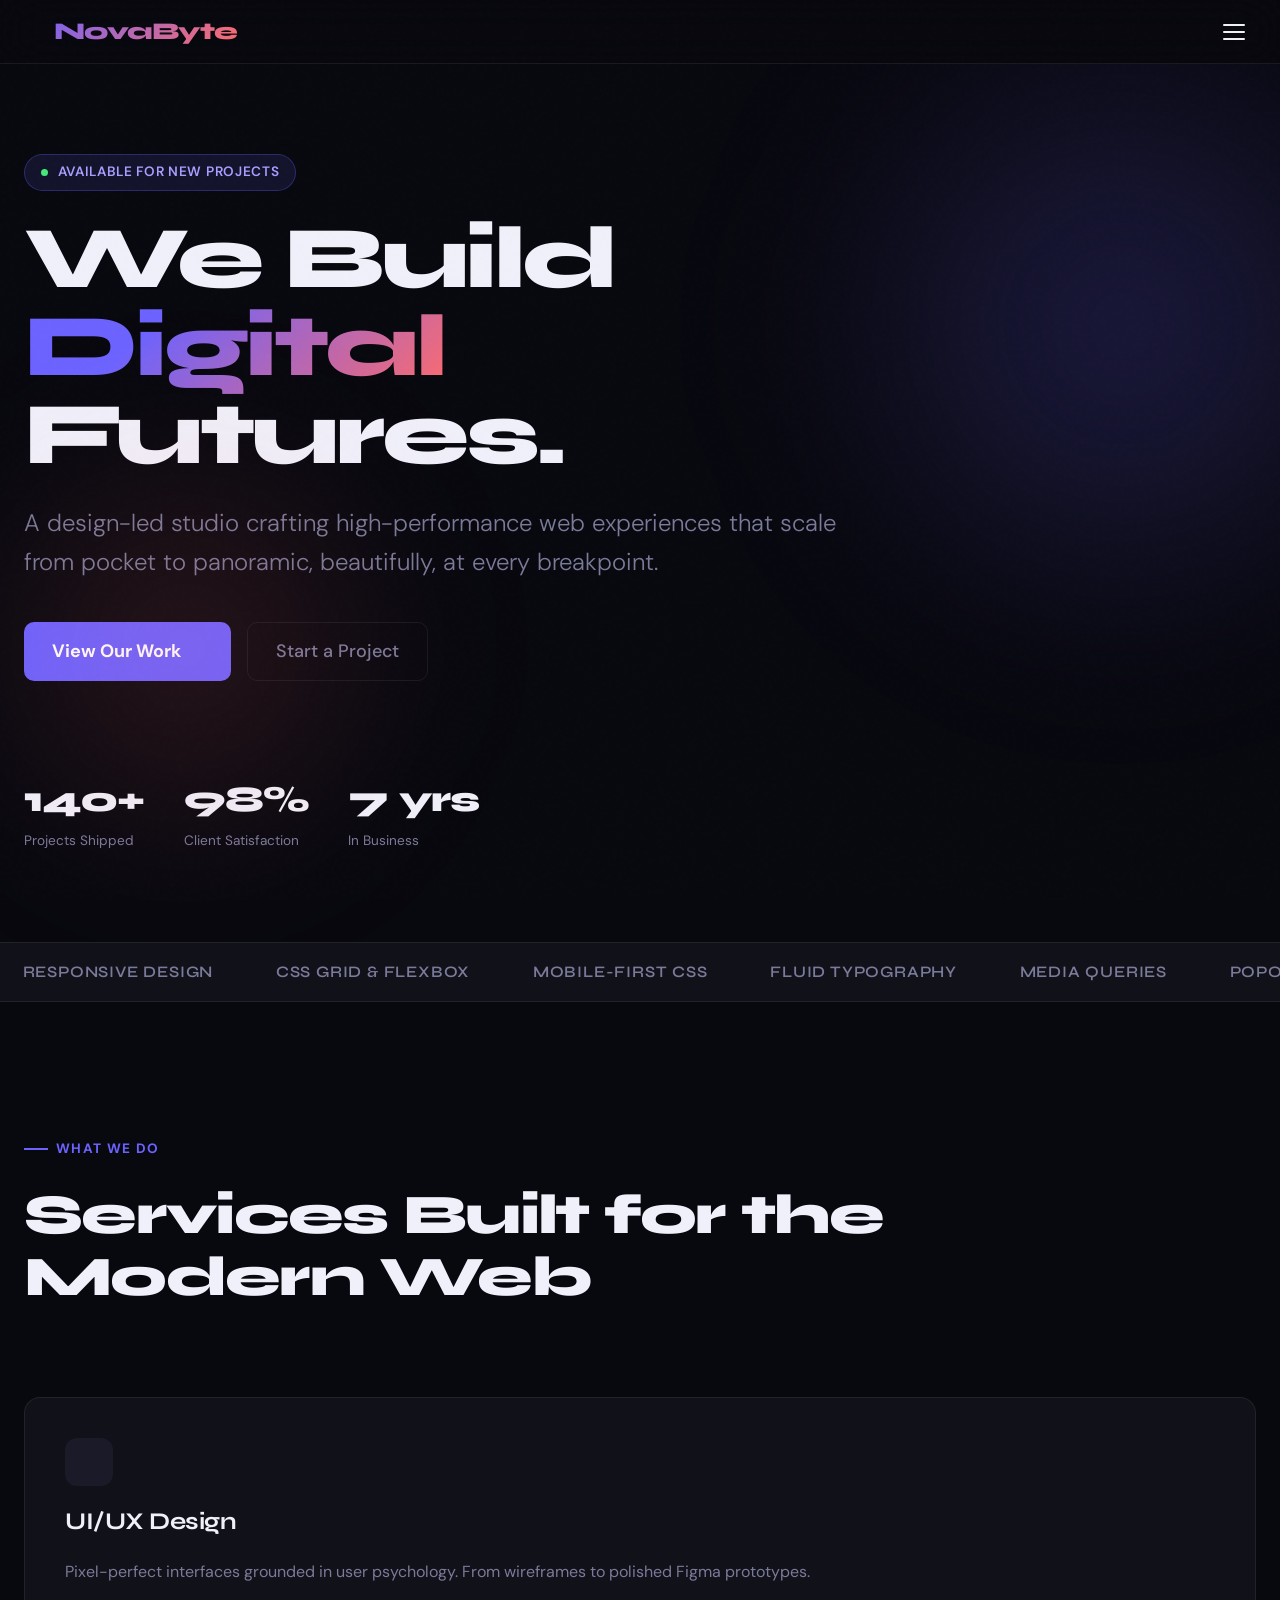
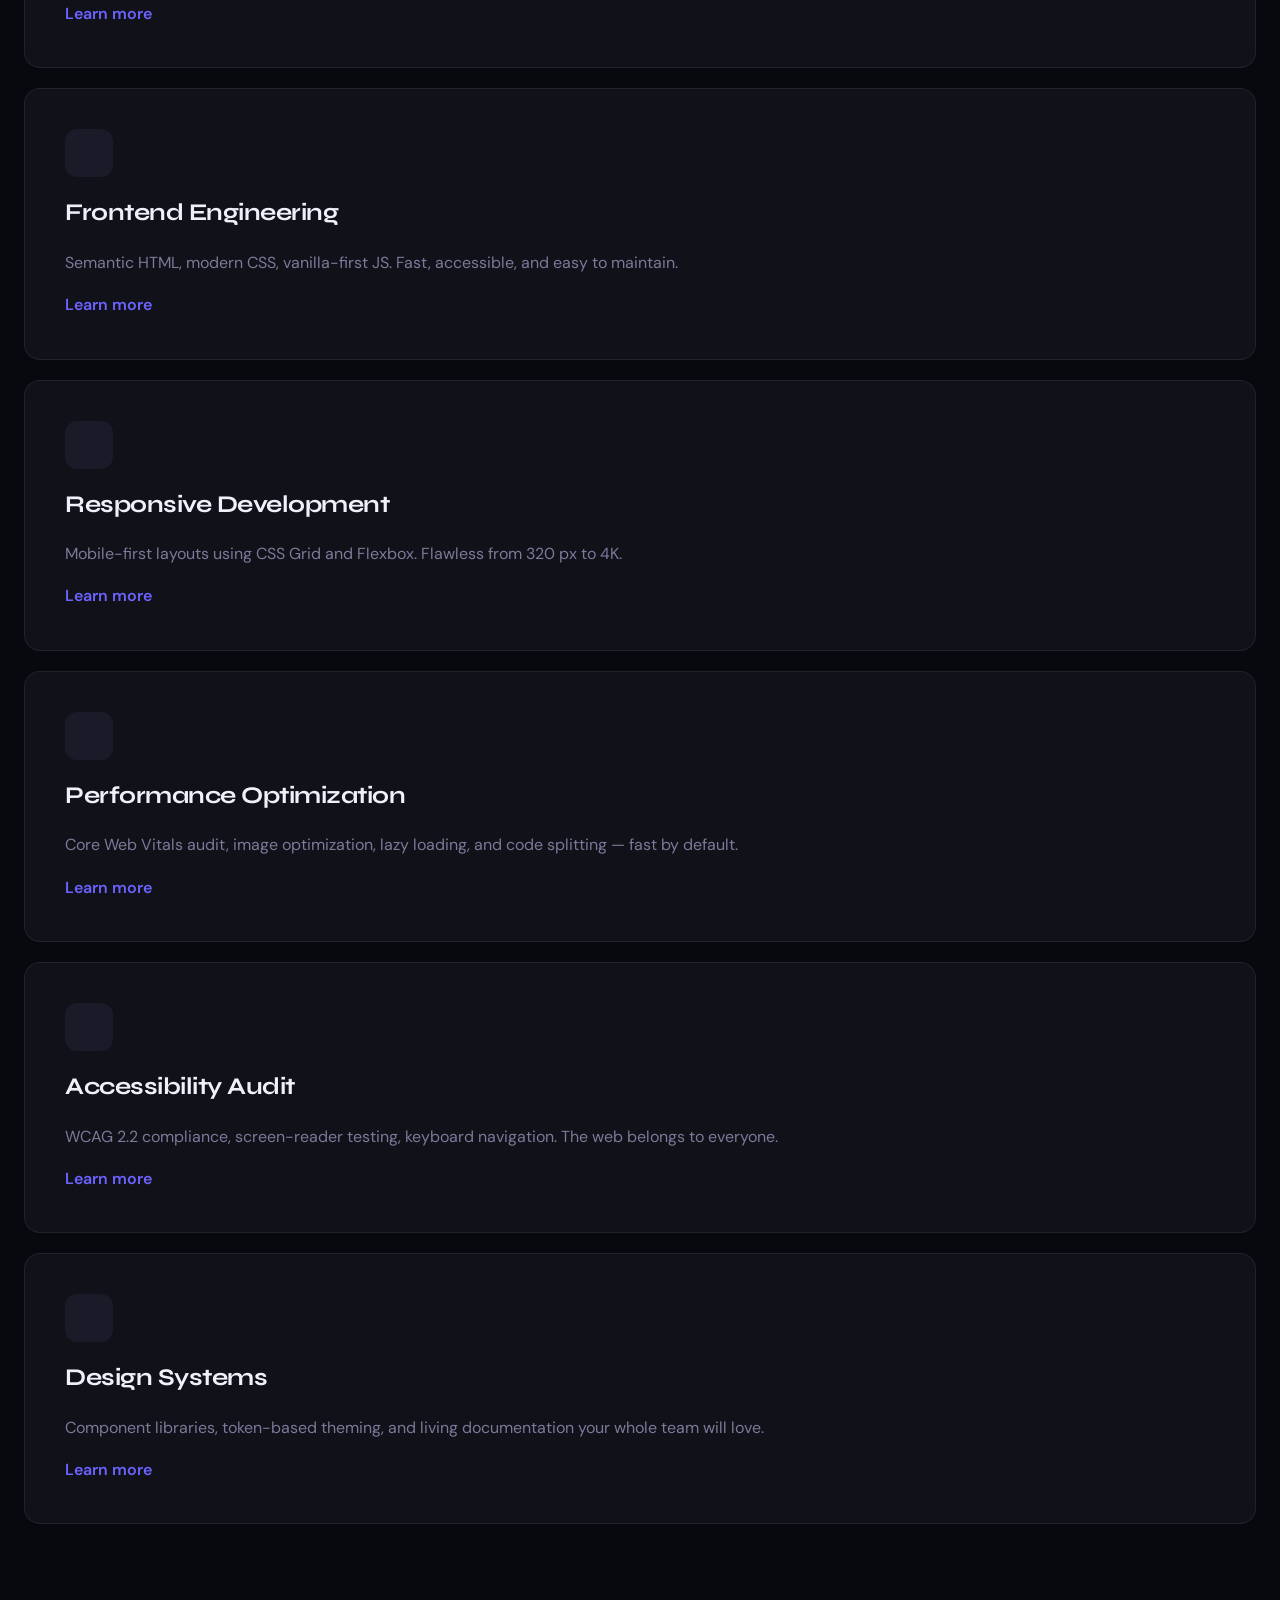
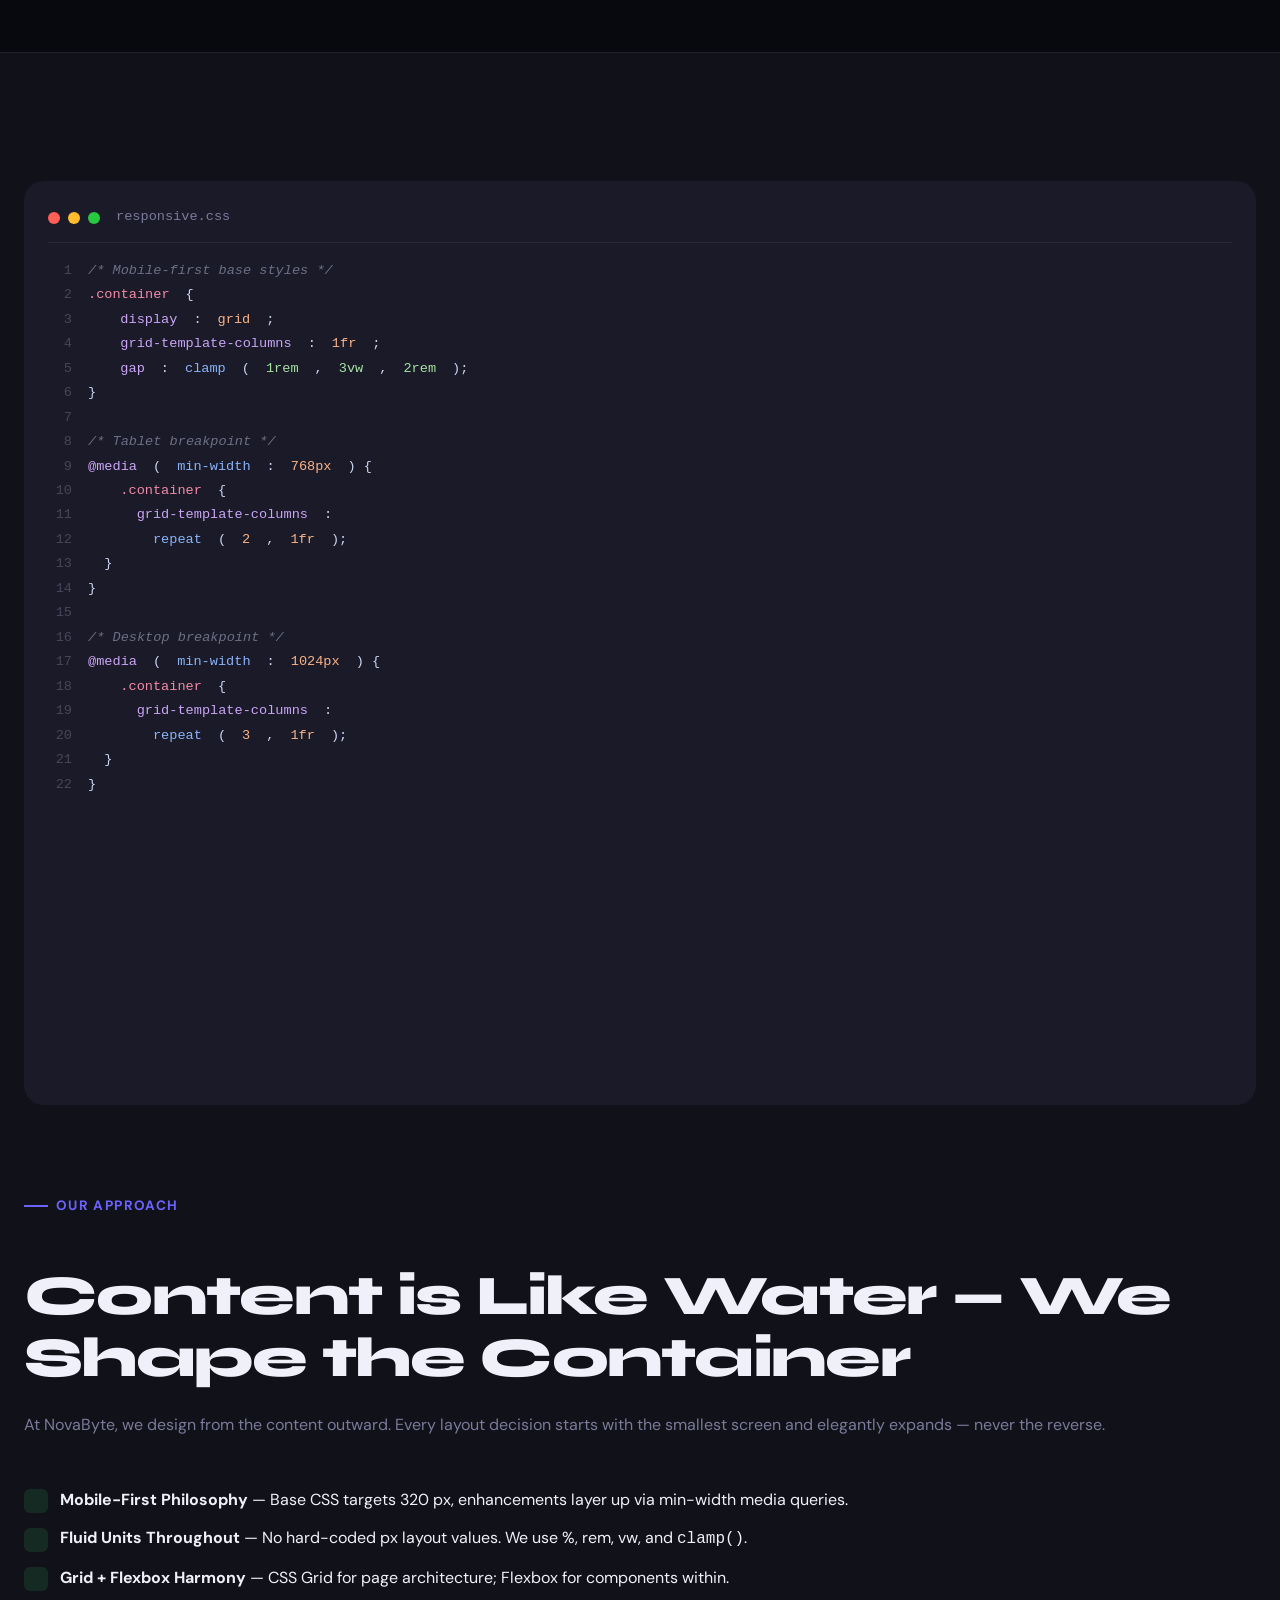
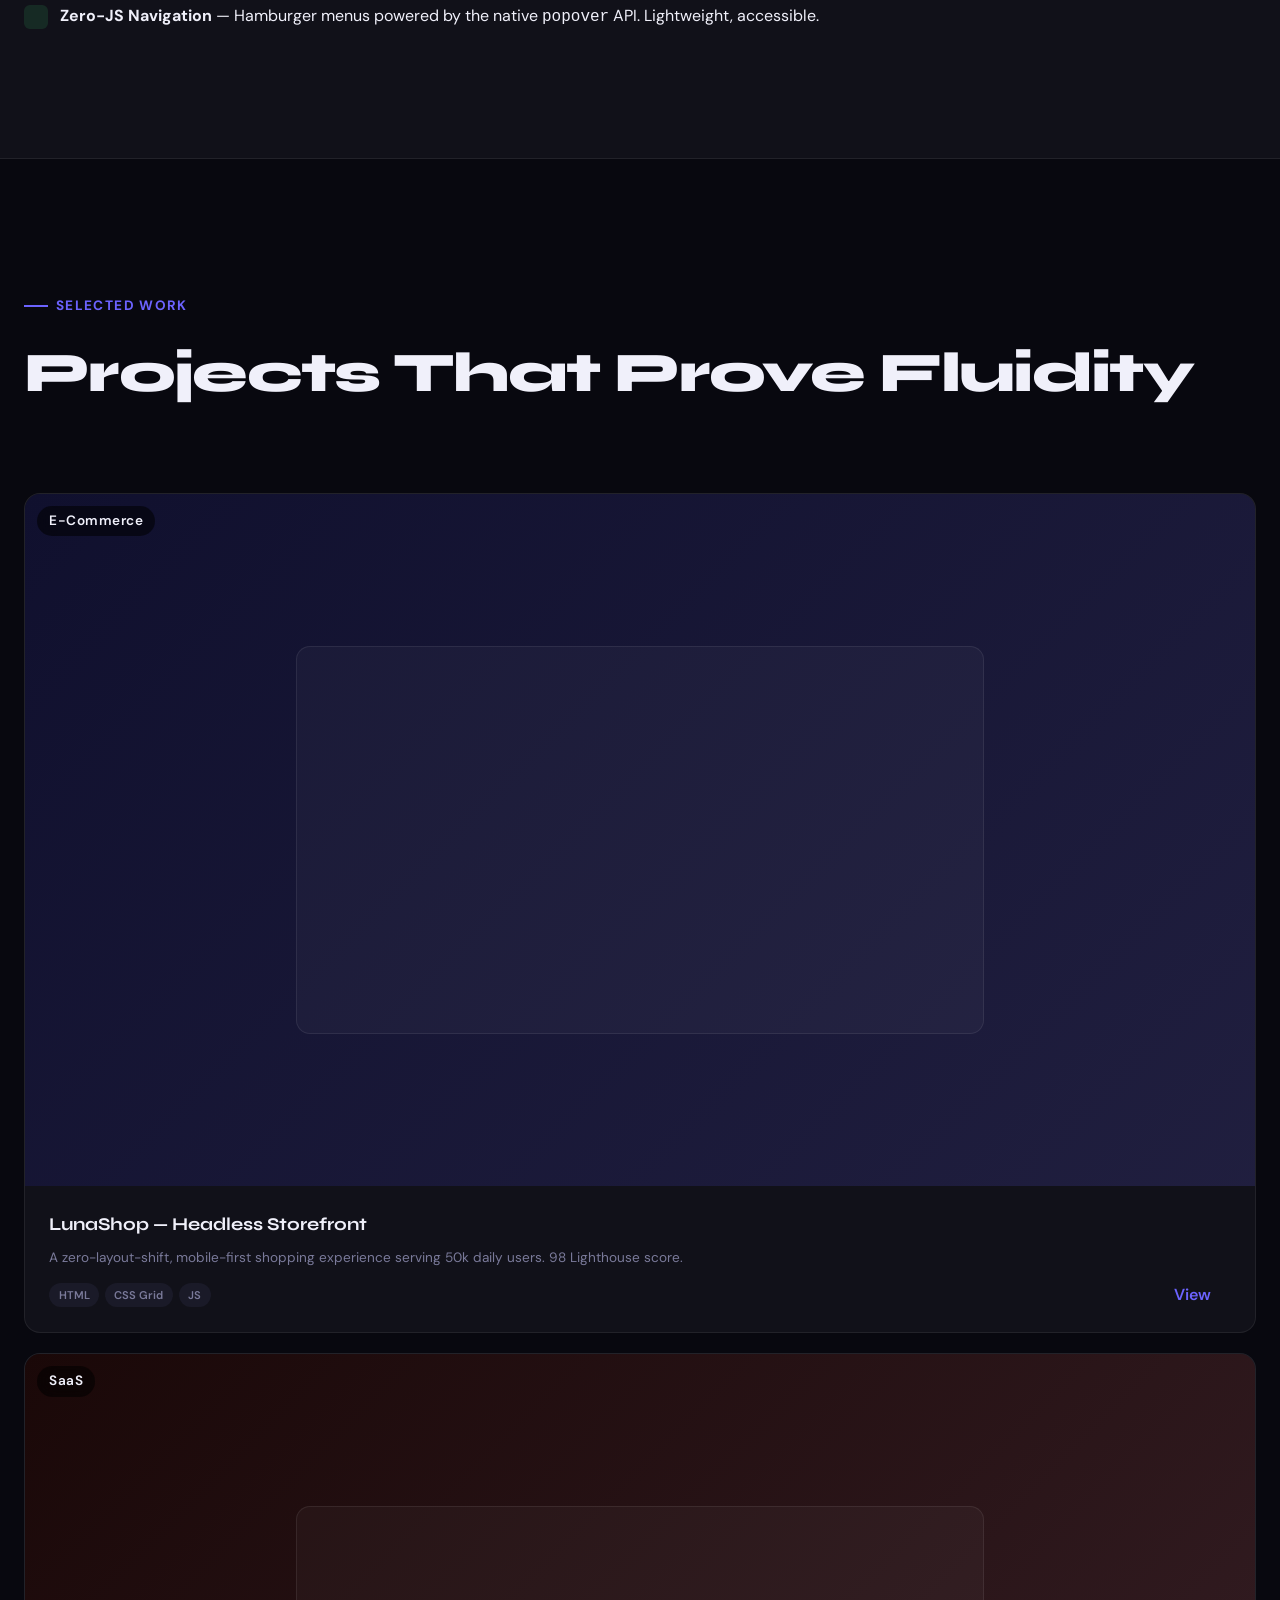
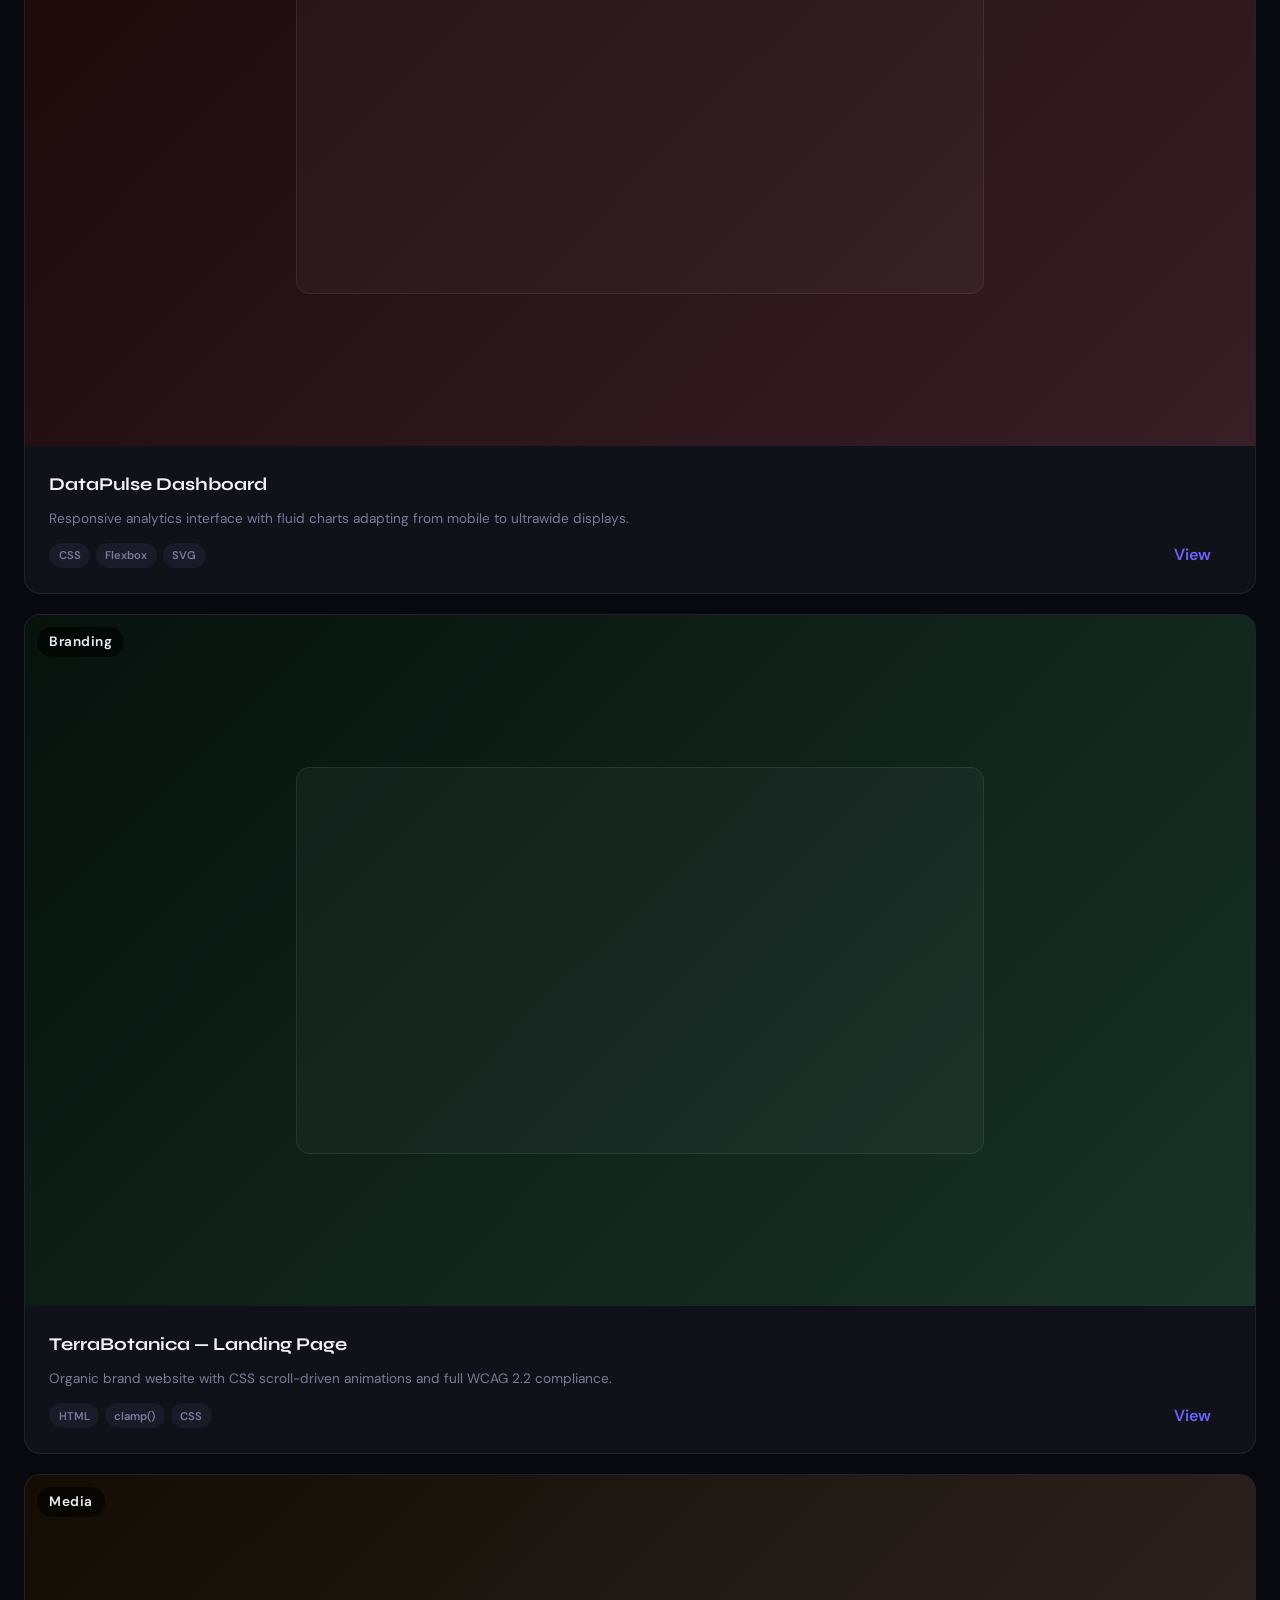
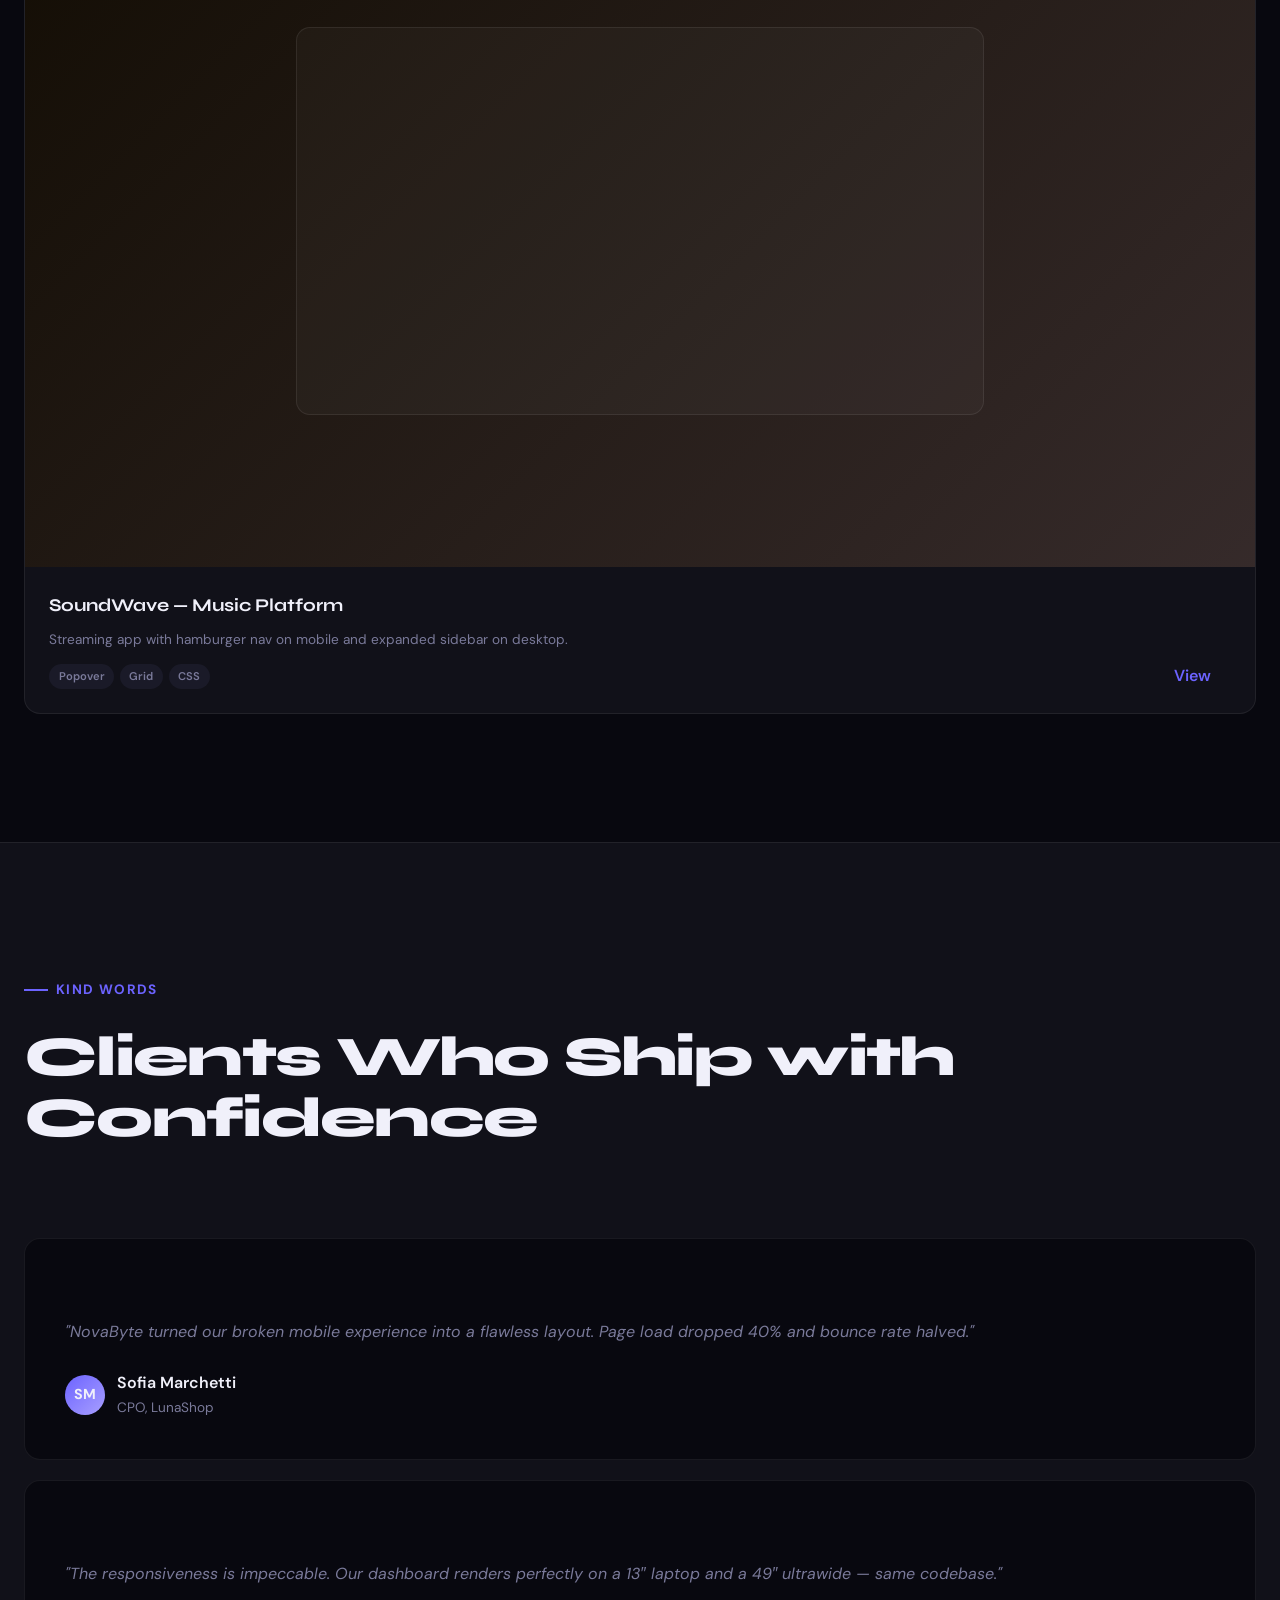
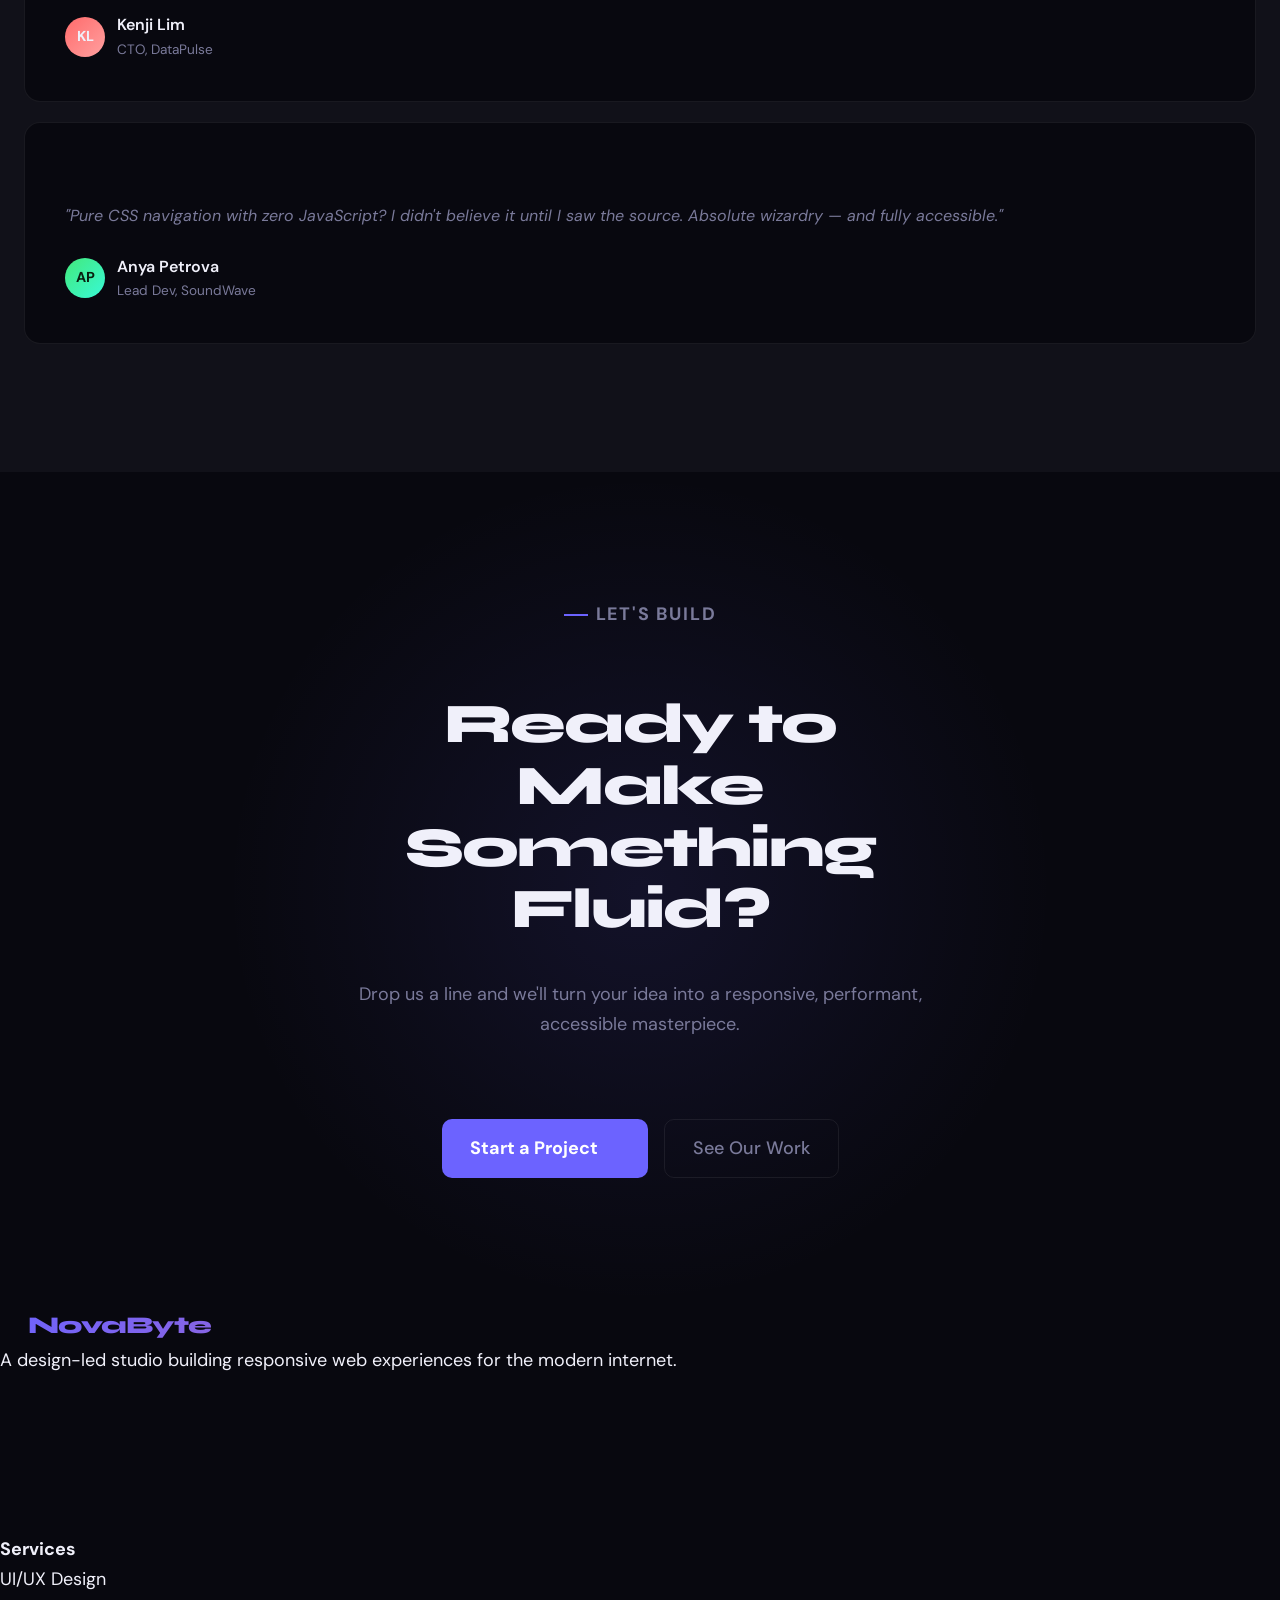
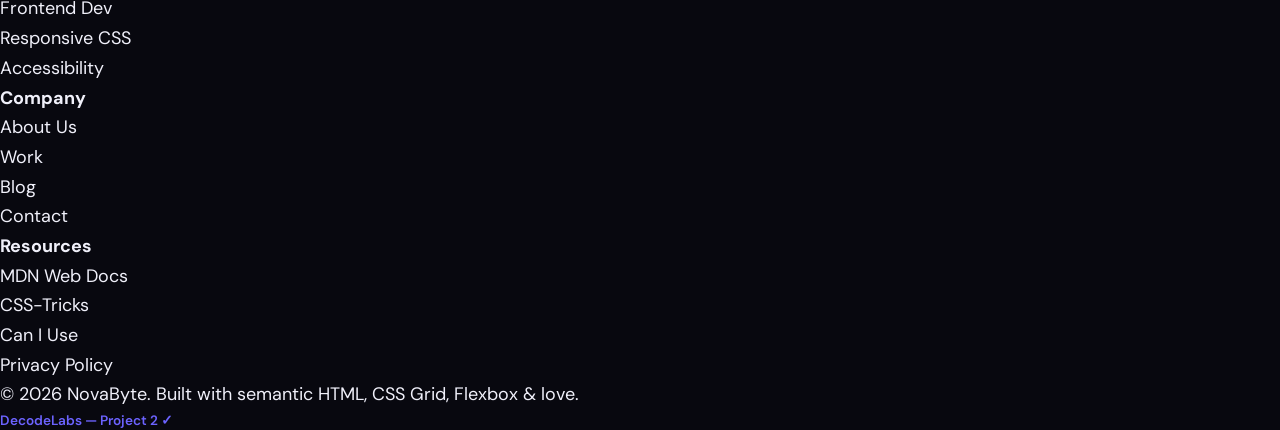
==== commit 348c3ac9: "feat: add footer with brand column, navigation links, and social icons" ====
--- a/index.html
+++ b/index.html
@@ -330,7 +330,60 @@
   </section>
 </main>  
 
-
+<!-- Footer Section -->
+<footer role="contentinfo">
+  <div class="footer-grid">
+    <div class="footer-brand">
+      <a href="#" class="nav-logo">
+        <svg width="20" height="20" aria-hidden="true"><use href="#ico-logo"/></svg>
+        NovaByte
+      </a>
+      <p>A design-led studio building responsive web experiences for the modern internet.</p>
+      <div class="social-links" role="list" aria-label="Social media links">
+        <a href="#" class="social-link" role="listitem" aria-label="X / Twitter">
+          <svg aria-hidden="true"><use href="#ico-x"/></svg>
+        </a>
+        <a href="#" class="social-link" role="listitem" aria-label="GitHub">
+          <svg aria-hidden="true"><use href="#ico-github"/></svg>
+        </a>
+        <a href="#" class="social-link" role="listitem" aria-label="Dribbble">
+          <svg aria-hidden="true"><use href="#ico-dribbble"/></svg>
+        </a>
+      </div>
+    </div>
+    <div class="footer-col">
+      <h4>Services</h4>
+      <ul class="footer-links" role="list">
+        <li><a href="#">UI/UX Design</a></li>
+        <li><a href="#">Frontend Dev</a></li>
+        <li><a href="#">Responsive CSS</a></li>
+        <li><a href="#">Accessibility</a></li>
+      </ul>
+    </div>
+    <div class="footer-col">
+      <h4>Company</h4>
+      <ul class="footer-links" role="list">
+        <li><a href="#">About Us</a></li>
+        <li><a href="#">Work</a></li>
+        <li><a href="#">Blog</a></li>
+        <li><a href="#">Contact</a></li>
+      </ul>
+    </div>
+    <div class="footer-col">
+      <h4>Resources</h4>
+      <ul class="footer-links" role="list">
+        <li><a href="#">MDN Web Docs</a></li>
+        <li><a href="#">CSS-Tricks</a></li>
+        <li><a href="#">Can I Use</a></li>
+        <li><a href="#">Privacy Policy</a></li>
+      </ul>
+    </div>
+  </div>
+  <div class="footer-bottom">
+    <p>© 2026 NovaByte. Built with semantic HTML, CSS Grid, Flexbox &amp; love.</p>
+    <p style="color:var(--accent);font-size:var(--fs-xs);font-weight:600;">DecodeLabs — Project 2 ✓</p>
+  </div>
+</footer>
 
 </body>
 </html>
--- a/styles.css
+++ b/styles.css
@@ -294,4 +294,11 @@
 .av-3{background:linear-gradient(135deg,#43e97b,#38f9d7);color:#0a2010}
 .testi-author div { display:flex; flex-direction:column; }
 .author-name { font-weight:600; font-size:var(--fs-sm); }
-.author-role { font-size:var(--fs-xs); color:var(--muted); }+.author-role { font-size:var(--fs-xs); color:var(--muted); }
+
+/* ── CTA ── */
+.cta-section { padding:var(--sp-2xl) var(--sp-sm); text-align:center; position:relative; overflow:hidden; }
+.cta-section::before { content:''; position:absolute; width:clamp(400px,80vw,900px); height:clamp(400px,80vw,900px); border-radius:50%; background:radial-gradient(circle,rgba(108,99,255,0.11) 0%,transparent 65%); top:50%; left:50%; transform:translate(-50%,-50%); pointer-events:none; }
+.cta-inner { position:relative; max-width:640px; margin:0 auto; display:flex; flex-direction:column; align-items:center; gap:var(--sp-md); }
+.cta-inner h2 { font-family:var(--font-display); font-size:var(--fs-2xl); font-weight:800; letter-spacing:-0.03em; line-height:1.1; }
+.cta-inner p  { font-size:var(--fs-base); color:var(--muted); }
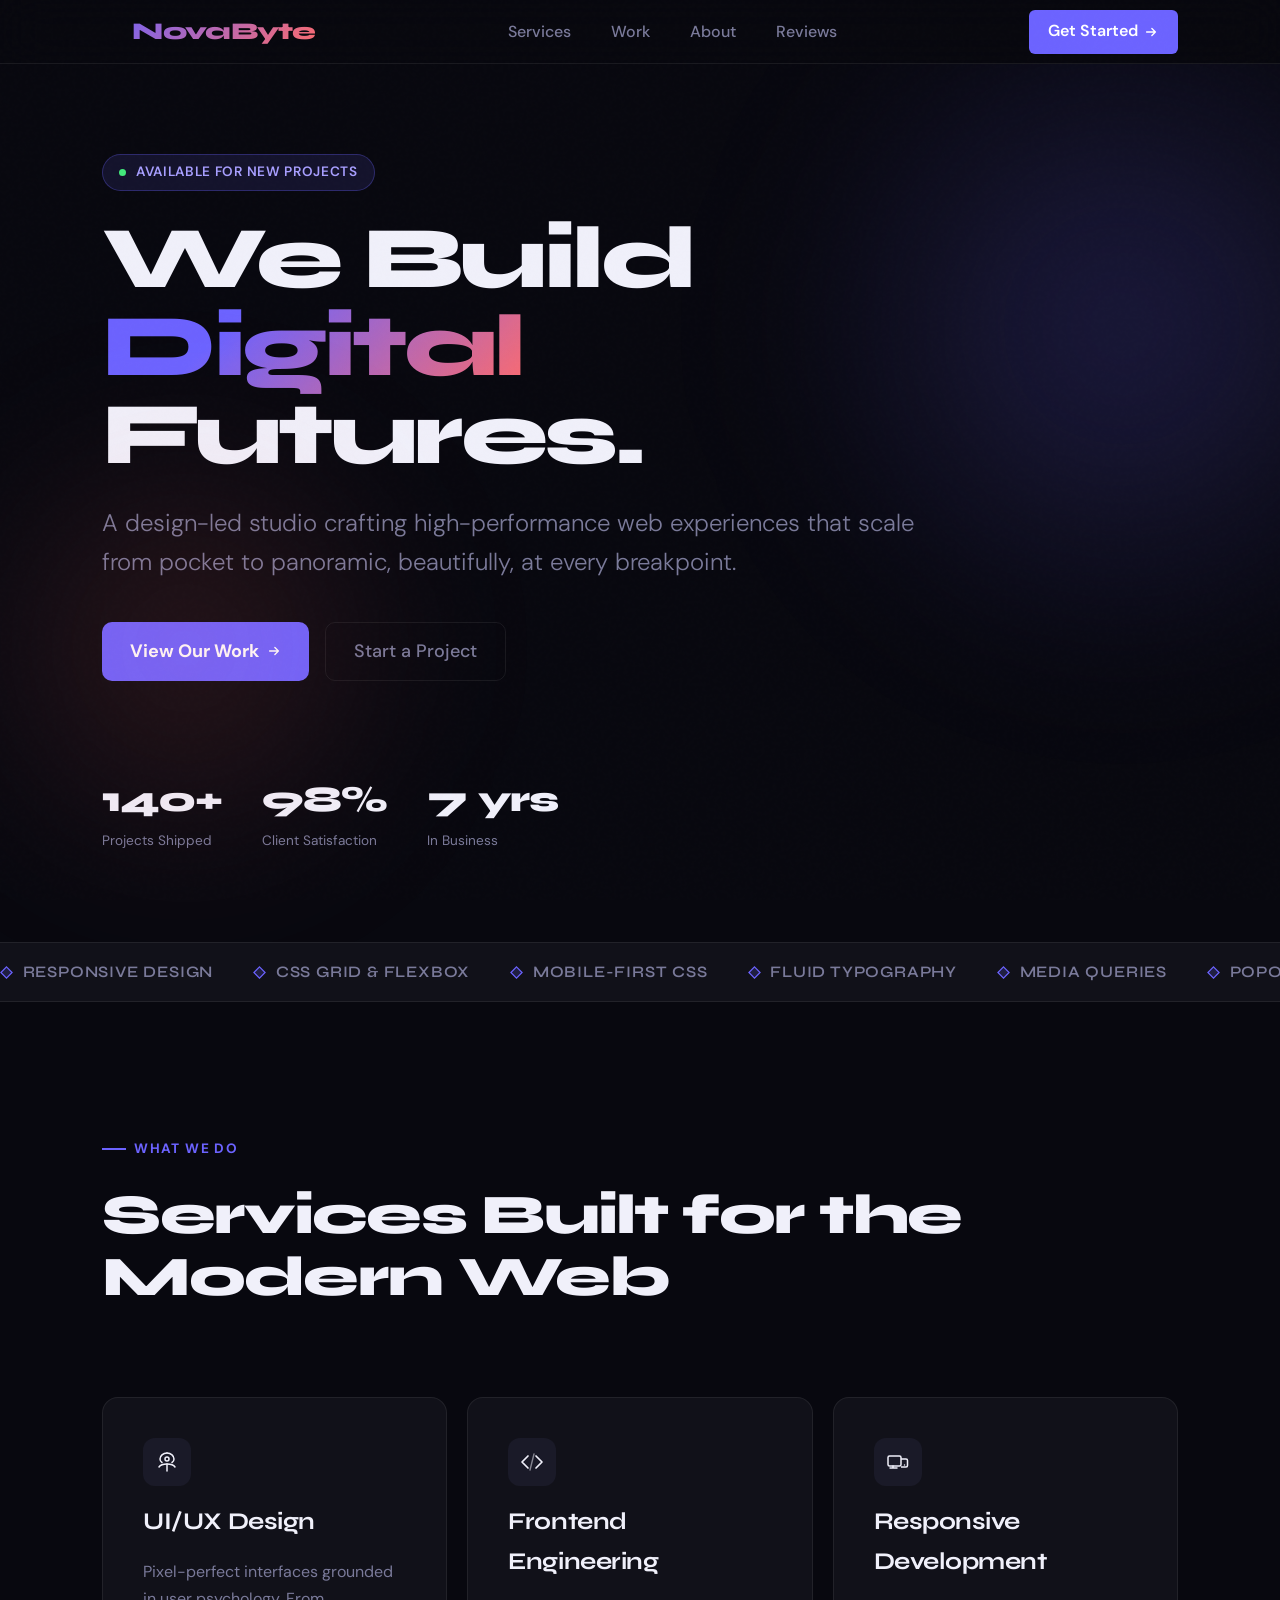
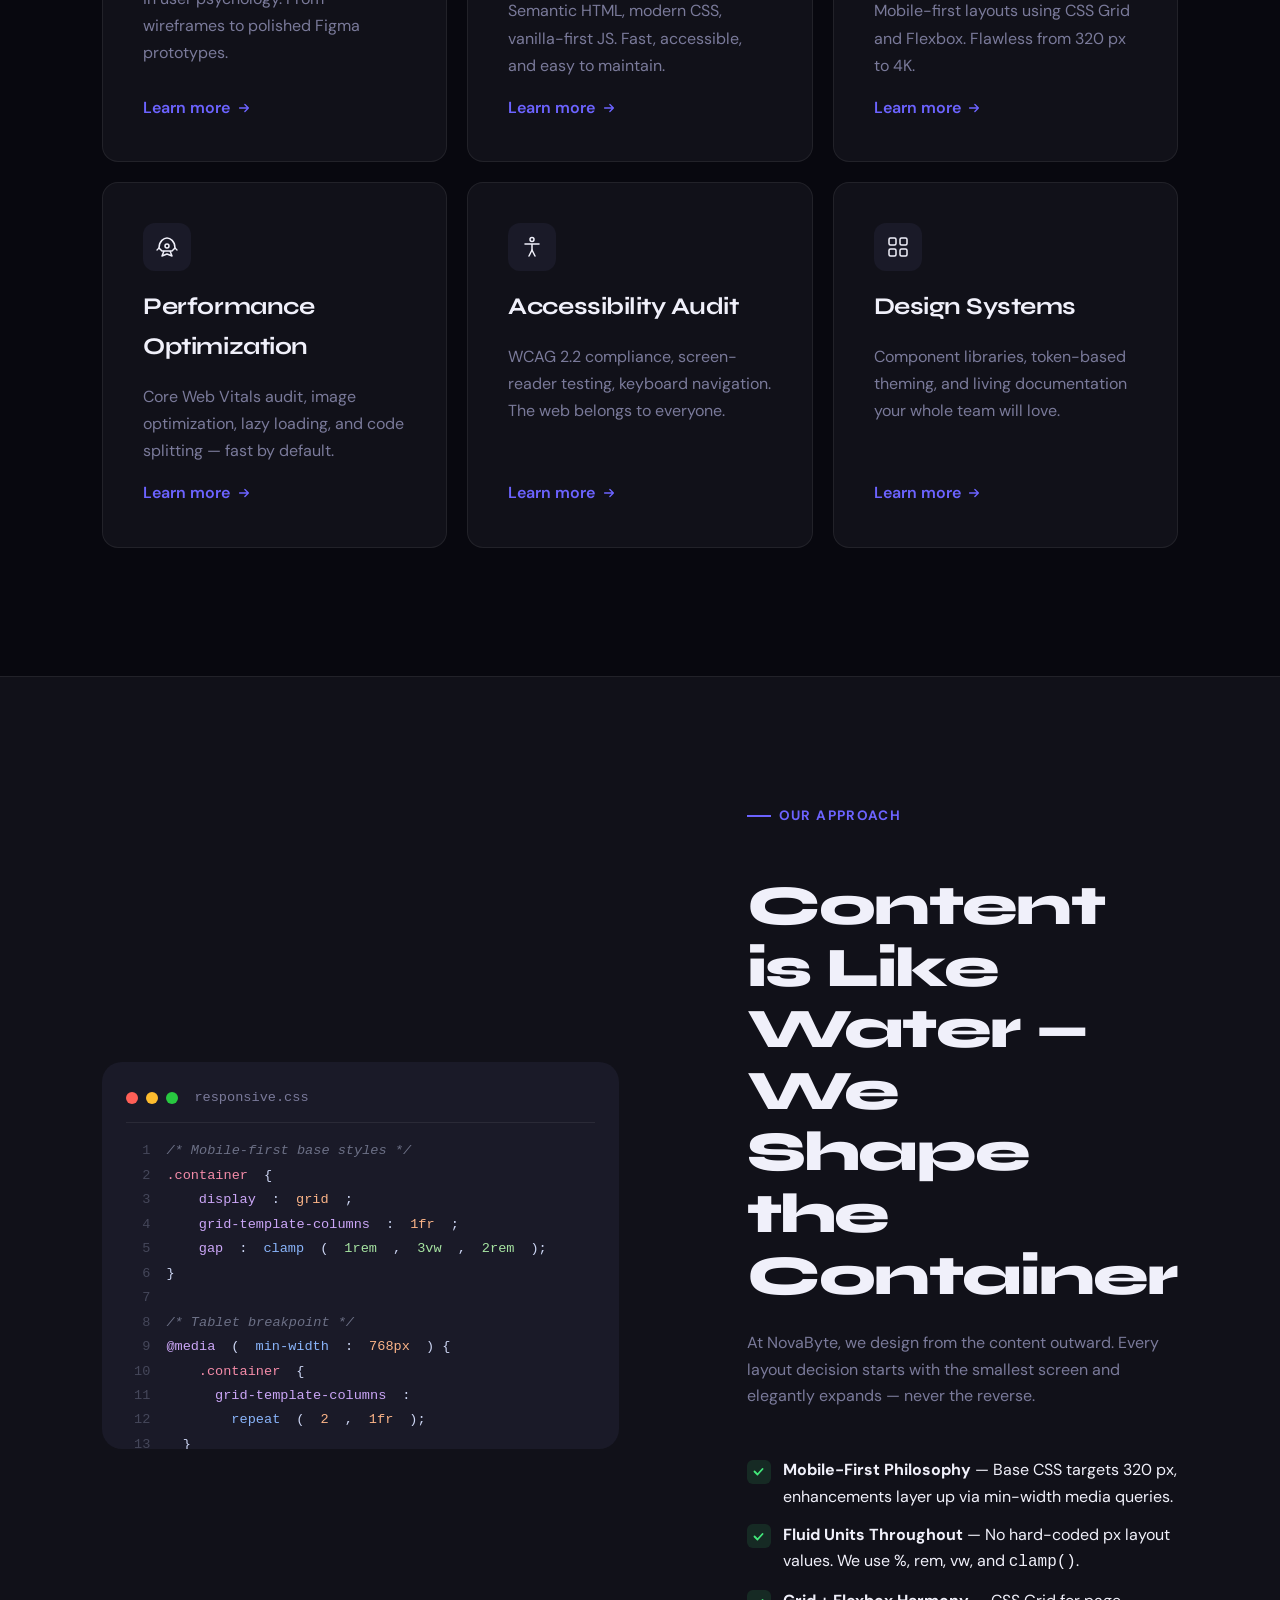
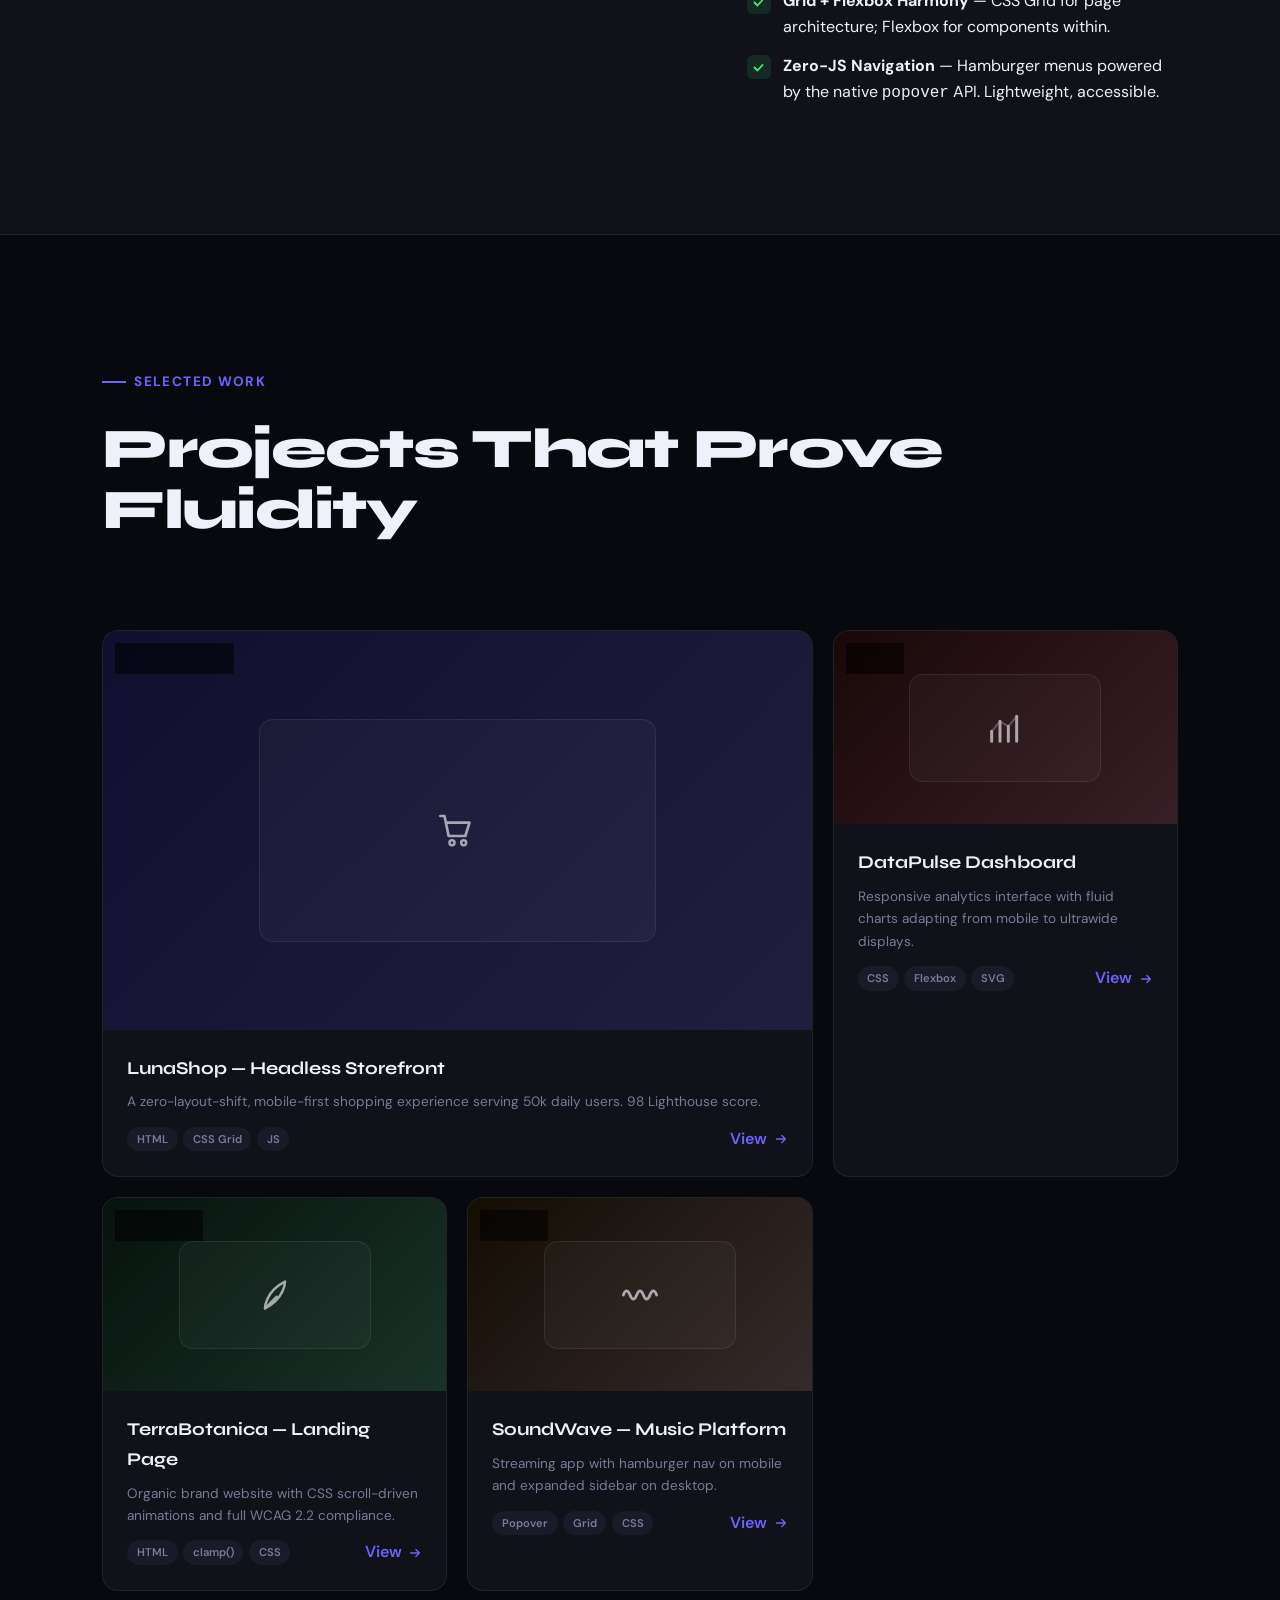
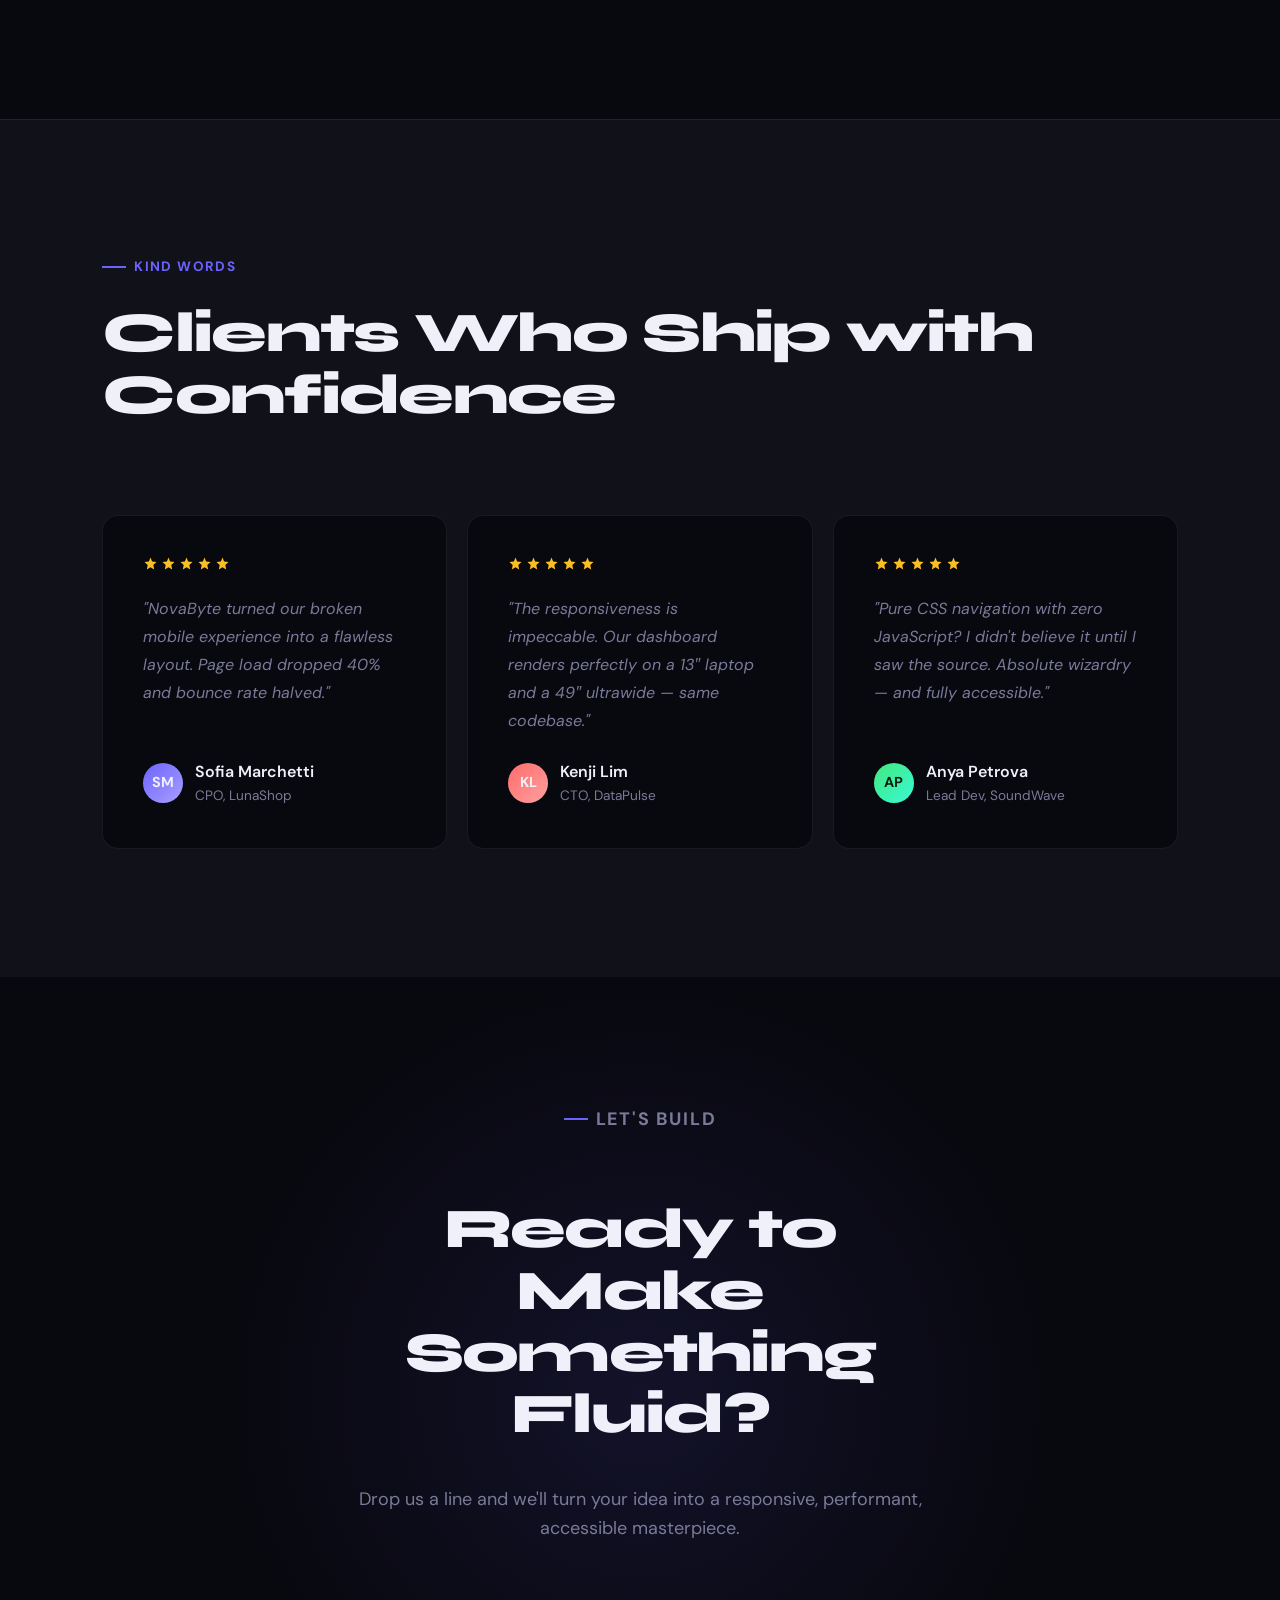
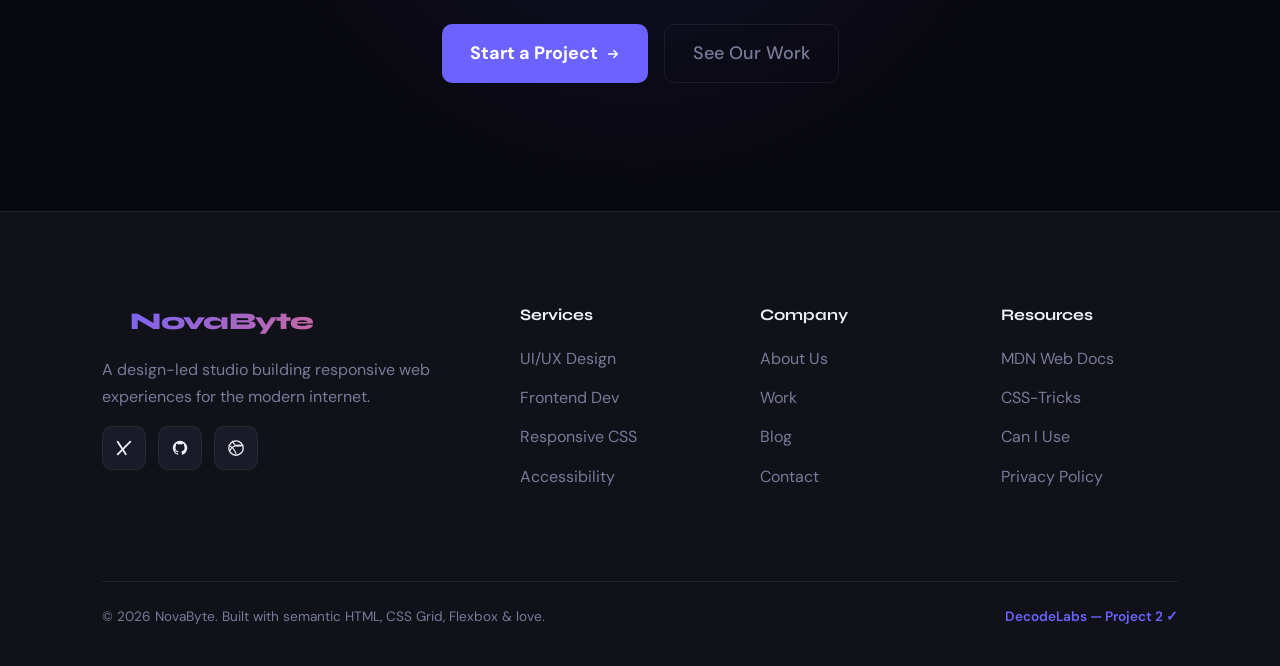
==== commit 19d19b9e: "feat: add SVG symbol sprite library with all project icons - Add logo mark with linear gradient defi" ====
--- a/index.html
+++ b/index.html
@@ -10,6 +10,171 @@
   <link rel="stylesheet" href="styles.css">
 </head>
 <body>
+
+<!-- SVG Icon section -->
+<svg xmlns="http://www.w3.org/2000/svg" style="display:none" aria-hidden="true">
+  <defs>
+
+    <!-- Hex logo mark -->
+    <symbol id="ico-logo" viewBox="0 0 24 24" fill="none">
+      <path d="M12 2L21 7V17L12 22L3 17V7Z" stroke="url(#g-logo)" stroke-width="1.5"/>
+      <path d="M8 12L11 9L16 12L11 15Z" fill="url(#g-logo)" opacity="0.9"/>
+      <defs>
+        <linearGradient id="g-logo" x1="3" y1="2" x2="21" y2="22" gradientUnits="userSpaceOnUse">
+          <stop stop-color="#6c63ff"/><stop offset="1" stop-color="#ff6b6b"/>
+        </linearGradient>
+      </defs>
+    </symbol>
+
+    <!-- Arrow right -->
+    <symbol id="ico-arrow" viewBox="0 0 16 16" fill="none">
+      <path d="M3 8h10M9 4l4 4-4 4" stroke="currentColor" stroke-width="1.6" stroke-linecap="round" stroke-linejoin="round"/>
+    </symbol>
+
+    <!-- Close -->
+    <symbol id="ico-close" viewBox="0 0 24 24" fill="none">
+      <path d="M18 6L6 18M6 6l12 12" stroke="currentColor" stroke-width="2" stroke-linecap="round"/>
+    </symbol>
+
+    <!-- Diamond (marquee) -->
+    <symbol id="ico-diamond" viewBox="0 0 14 14" fill="none">
+      <path d="M7 1L13 7L7 13L1 7Z" stroke="var(--accent)" stroke-width="1.3" fill="rgba(108,99,255,0.18)"/>
+    </symbol>
+
+    <!-- UI/UX palette -->
+    <symbol id="ico-palette" viewBox="0 0 24 24" fill="none">
+      <path d="M4 17C4 17 6 14 12 14C18 14 20 17 20 17" stroke="currentColor" stroke-width="1.5" stroke-linecap="round"/>
+      <path d="M12 3C8 3 5 6 5 9C5 10.5 5.8 11.8 7 12.5" stroke="currentColor" stroke-width="1.5" stroke-linecap="round"/>
+      <path d="M12 3C16 3 19 6 19 9C19 10.5 18.2 11.8 17 12.5" stroke="currentColor" stroke-width="1.5" stroke-linecap="round"/>
+      <circle cx="12" cy="9" r="2" stroke="currentColor" stroke-width="1.5"/>
+      <path d="M12 14V21" stroke="currentColor" stroke-width="1.5" stroke-linecap="round"/>
+    </symbol>
+
+    <!-- Code brackets -->
+    <symbol id="ico-code" viewBox="0 0 24 24" fill="none">
+      <path d="M8 6L2 12L8 18" stroke="currentColor" stroke-width="1.7" stroke-linecap="round" stroke-linejoin="round"/>
+      <path d="M16 6L22 12L16 18" stroke="currentColor" stroke-width="1.7" stroke-linecap="round" stroke-linejoin="round"/>
+      <path d="M14 4L10 20" stroke="currentColor" stroke-width="1.4" stroke-linecap="round" opacity="0.5"/>
+    </symbol>
+
+    <!-- Responsive devices -->
+    <symbol id="ico-devices" viewBox="0 0 24 24" fill="none">
+      <rect x="2" y="6" width="13" height="10" rx="1.5" stroke="currentColor" stroke-width="1.5"/>
+      <path d="M15 9h5a1.5 1.5 0 011.5 1.5v5A1.5 1.5 0 0120 17h-5" stroke="currentColor" stroke-width="1.5"/>
+      <path d="M7 16V18M11 18H4" stroke="currentColor" stroke-width="1.5" stroke-linecap="round"/>
+      <circle cx="18.5" cy="15" r="0.75" fill="currentColor"/>
+    </symbol>
+
+    <!-- Rocket -->
+    <symbol id="ico-rocket" viewBox="0 0 24 24" fill="none">
+      <path d="M12 3C15 3 20 6 20 13L17 16H7L4 13C4 6 9 3 12 3Z" stroke="currentColor" stroke-width="1.5" stroke-linejoin="round"/>
+      <path d="M9 16L7 21L12 19L17 21L15 16" stroke="currentColor" stroke-width="1.5" stroke-linejoin="round"/>
+      <circle cx="12" cy="11" r="2" stroke="currentColor" stroke-width="1.5"/>
+      <path d="M4 13L2 15M20 13L22 15" stroke="currentColor" stroke-width="1.3" stroke-linecap="round"/>
+    </symbol>
+
+    <!-- Accessibility person -->
+    <symbol id="ico-access" viewBox="0 0 24 24" fill="none">
+      <circle cx="12" cy="4.5" r="2" stroke="currentColor" stroke-width="1.5"/>
+      <path d="M5 9h14M12 9v6" stroke="currentColor" stroke-width="1.5" stroke-linecap="round"/>
+      <path d="M9 21L12 15L15 21" stroke="currentColor" stroke-width="1.5" stroke-linecap="round" stroke-linejoin="round"/>
+    </symbol>
+
+    <!-- 4-square grid -->
+    <symbol id="ico-grid" viewBox="0 0 24 24" fill="none">
+      <rect x="3" y="3" width="7" height="7" rx="1.5" stroke="currentColor" stroke-width="1.5"/>
+      <rect x="14" y="3" width="7" height="7" rx="1.5" stroke="currentColor" stroke-width="1.5"/>
+      <rect x="3" y="14" width="7" height="7" rx="1.5" stroke="currentColor" stroke-width="1.5"/>
+      <rect x="14" y="14" width="7" height="7" rx="1.5" stroke="currentColor" stroke-width="1.5"/>
+    </symbol>
+
+    <!-- Shopping cart -->
+    <symbol id="ico-cart" viewBox="0 0 24 24" fill="none">
+      <path d="M2 3h2.5L7 15h10l2.5-8H6" stroke="currentColor" stroke-width="1.6" stroke-linecap="round" stroke-linejoin="round"/>
+      <circle cx="9" cy="19" r="1.5" stroke="currentColor" stroke-width="1.5"/>
+      <circle cx="16" cy="19" r="1.5" stroke="currentColor" stroke-width="1.5"/>
+    </symbol>
+
+    <!-- Bar chart -->
+    <symbol id="ico-chart" viewBox="0 0 24 24" fill="none">
+      <path d="M4 20V14M9 20V8M14 20V11M19 20V5" stroke="currentColor" stroke-width="1.8" stroke-linecap="round"/>
+      <path d="M4 14L9 8L14 11L19 5" stroke="currentColor" stroke-width="1.3" stroke-linecap="round" stroke-linejoin="round" opacity="0.4"/>
+    </symbol>
+
+    <!-- Leaf -->
+    <symbol id="ico-leaf" viewBox="0 0 24 24" fill="none">
+      <path d="M6 20C6 20 6 10 18 4C18 4 18 14 6 20Z" stroke="currentColor" stroke-width="1.5" stroke-linejoin="round"/>
+      <path d="M6 20L13 13" stroke="currentColor" stroke-width="1.4" stroke-linecap="round"/>
+    </symbol>
+
+    <!-- Audio waveform -->
+    <symbol id="ico-wave" viewBox="0 0 24 24" fill="none">
+      <path d="M2 12Q4 7 6 12Q8 17 10 12Q12 7 14 12Q16 17 18 12Q20 7 22 12" stroke="currentColor" stroke-width="1.7" stroke-linecap="round" fill="none"/>
+    </symbol>
+
+    <!-- Checkmark -->
+    <symbol id="ico-check" viewBox="0 0 13 13" fill="none">
+      <path d="M2.5 6.5L5.5 9.5L10.5 4" stroke="#43e97b" stroke-width="1.8" stroke-linecap="round" stroke-linejoin="round"/>
+    </symbol>
+
+    <!-- Filled star -->
+    <symbol id="ico-star" viewBox="0 0 15 15" fill="#fbbf24">
+      <path d="M7.5 1.5L9.1 5.6L13.5 6L10.3 9L11.2 13.5L7.5 11.3L3.8 13.5L4.7 9L1.5 6L5.9 5.6Z"/>
+    </symbol>
+
+    <!-- X social -->
+    <symbol id="ico-x" viewBox="0 0 20 20" fill="none">
+      <path d="M3 3L12 17M17 3L3 17" stroke="currentColor" stroke-width="2" stroke-linecap="round"/>
+    </symbol>
+
+    <!-- GitHub octocat outline -->
+    <symbol id="ico-github" viewBox="0 0 20 20" fill="currentColor">
+      <path fill-rule="evenodd" clip-rule="evenodd" d="M10 2a8 8 0 00-2.53 15.59c.4.07.55-.17.55-.38v-1.33c-2.23.48-2.7-1.07-2.7-1.07-.36-.93-.89-1.17-.89-1.17-.73-.5.06-.49.06-.49.8.06 1.23.82 1.23.82.71 1.22 1.87.87 2.33.66.07-.52.28-.87.51-1.07-1.78-.2-3.64-.89-3.64-3.95 0-.87.31-1.59.82-2.15-.08-.2-.36-1.02.08-2.12 0 0 .67-.21 2.2.82a7.65 7.65 0 014 0c1.53-1.03 2.2-.82 2.2-.82.44 1.1.16 1.92.08 2.12.51.56.82 1.27.82 2.15 0 3.07-1.87 3.75-3.65 3.95.29.25.54.73.54 1.48v2.19c0 .21.15.46.55.38A8 8 0 0010 2z"/>
+    </symbol>
+
+    <!-- Dribbble ball -->
+    <symbol id="ico-dribbble" viewBox="0 0 20 20" fill="none">
+      <circle cx="10" cy="10" r="8" stroke="currentColor" stroke-width="1.5"/>
+      <path d="M2.5 7.5Q7 9 10 16" stroke="currentColor" stroke-width="1.3" stroke-linecap="round"/>
+      <path d="M17.5 7.5Q13 6 8 8Q4 10 3.5 13" stroke="currentColor" stroke-width="1.3" stroke-linecap="round"/>
+      <path d="M6 2.5Q9 8 12 8Q15 8 17.5 7" stroke="currentColor" stroke-width="1.3" stroke-linecap="round"/>
+    </symbol>
+
+    <!-- Mobile nav icons -->
+    <symbol id="ico-layers" viewBox="0 0 20 20" fill="none">
+      <path d="M10 2L18 6L10 10L2 6Z" stroke="currentColor" stroke-width="1.4" stroke-linejoin="round"/>
+      <path d="M2 10L10 14L18 10" stroke="currentColor" stroke-width="1.4" stroke-linecap="round" stroke-linejoin="round"/>
+      <path d="M2 14L10 18L18 14" stroke="currentColor" stroke-width="1.4" stroke-linecap="round" stroke-linejoin="round" opacity="0.45"/>
+    </symbol>
+
+    <symbol id="ico-briefcase" viewBox="0 0 20 20" fill="none">
+      <rect x="2" y="7" width="16" height="11" rx="2" stroke="currentColor" stroke-width="1.4"/>
+      <path d="M7 7V5a3 3 0 016 0v2" stroke="currentColor" stroke-width="1.4" stroke-linejoin="round"/>
+      <path d="M2 11h16" stroke="currentColor" stroke-width="1.2" opacity="0.4"/>
+    </symbol>
+
+    <symbol id="ico-info" viewBox="0 0 20 20" fill="none">
+      <circle cx="10" cy="10" r="8" stroke="currentColor" stroke-width="1.4"/>
+      <path d="M10 9V14" stroke="currentColor" stroke-width="1.6" stroke-linecap="round"/>
+      <circle cx="10" cy="6.5" r="0.9" fill="currentColor"/>
+    </symbol>
+
+    <symbol id="ico-chat" viewBox="0 0 20 20" fill="none">
+      <path d="M3 4h14a1.5 1.5 0 011.5 1.5v8A1.5 1.5 0 0117 15H8L4 17.5V15H3A1.5 1.5 0 011.5 13.5V5.5A1.5 1.5 0 013 4Z" stroke="currentColor" stroke-width="1.4" stroke-linejoin="round"/>
+    </symbol>
+
+  </defs>
+</svg>
+
+<script>
+  /* Load icons.svg sprite inline at runtime */
+  fetch('icons.svg')
+    .then(r => r.text())
+    .then(svg => {
+      document.getElementById('svg-sprites').innerHTML = svg;
+    });
+</script>
+
 
 <!-- Navbar section -->
 <header>
--- a/styles.css
+++ b/styles.css
@@ -301,4 +301,64 @@
 .cta-section::before { content:''; position:absolute; width:clamp(400px,80vw,900px); height:clamp(400px,80vw,900px); border-radius:50%; background:radial-gradient(circle,rgba(108,99,255,0.11) 0%,transparent 65%); top:50%; left:50%; transform:translate(-50%,-50%); pointer-events:none; }
 .cta-inner { position:relative; max-width:640px; margin:0 auto; display:flex; flex-direction:column; align-items:center; gap:var(--sp-md); }
 .cta-inner h2 { font-family:var(--font-display); font-size:var(--fs-2xl); font-weight:800; letter-spacing:-0.03em; line-height:1.1; }
-.cta-inner p  { font-size:var(--fs-base); color:var(--muted); }+.cta-inner p  { font-size:var(--fs-base); color:var(--muted); }
+
+/* ── FOOTER ── */
+footer { background:var(--surface); border-top:1px solid var(--border); padding:var(--sp-xl) var(--sp-sm) var(--sp-md); }
+.footer-grid { display:grid; grid-template-columns:1fr; gap:var(--sp-lg); }
+.footer-brand { display:flex; flex-direction:column; gap:var(--sp-xs); }
+.footer-brand p { font-size:var(--fs-sm); color:var(--muted); max-width:32ch; }
+.footer-col h4 { font-family:var(--font-display); font-size:var(--fs-sm); font-weight:700; margin-bottom:1rem; }
+.footer-links { list-style:none; display:flex; flex-direction:column; gap:0.6rem; }
+.footer-links a { font-size:var(--fs-sm); color:var(--muted); transition:color 0.2s; display:inline-block; min-height:44px; line-height:44px; }
+@media(hover:hover){ .footer-links a{min-height:auto;line-height:1.65} }
+.footer-links a:hover { color:var(--text); }
+.footer-bottom { margin-top:var(--sp-xl); padding-top:var(--sp-sm); border-top:1px solid var(--border); display:flex; flex-direction:column; gap:0.5rem; align-items:center; text-align:center; }
+.footer-bottom p { font-size:var(--fs-xs); color:var(--muted); }
+.social-links { display:flex; gap:0.75rem; }
+.social-link { width:44px; height:44px; border-radius:10px; background:var(--surface2); border:1px solid var(--border); display:flex; align-items:center; justify-content:center; transition:background 0.2s, border-color 0.2s; }
+.social-link svg { width:18px; height:18px; }
+.social-link:hover { background:var(--accent); border-color:var(--accent); }
+
+/* ── RESPONSIVE BREAKPOINTS ── */
+@media(min-width:768px){
+  .navbar{padding:0 var(--sp-md)}
+  .hamburger{display:none}
+  .nav-links{display:flex}
+  .nav-cta{display:inline-flex}
+  .hero{padding:var(--sp-xl) var(--sp-md)}
+  .section{padding:var(--sp-2xl) var(--sp-md)}
+  .services-grid{grid-template-columns:repeat(2,1fr)}
+  .about-section{padding:var(--sp-2xl) var(--sp-md)}
+  .about-grid{grid-template-columns:1fr 1fr}
+  .about-visual{order:0}
+  .work-grid{grid-template-columns:repeat(2,1fr)}
+  .testi-grid{grid-template-columns:repeat(2,1fr)}
+  .footer-grid{grid-template-columns:2fr 1fr 1fr}
+  .footer-bottom{flex-direction:row;justify-content:space-between;text-align:left}
+}
+@media(min-width:1024px){
+  .navbar{padding:0 var(--sp-lg)}
+  .hero{padding:var(--sp-xl) var(--sp-lg)}
+  .section{padding:var(--sp-2xl) var(--sp-lg)}
+  .services-grid{grid-template-columns:repeat(3,1fr)}
+  .about-section{padding:var(--sp-2xl) var(--sp-lg)}
+  .about-grid{grid-template-columns:5fr 4fr;gap:var(--sp-2xl)}
+  .work-grid{grid-template-columns:repeat(3,1fr)}
+  .work-card:first-child{grid-column:span 2}
+  .testi-grid{grid-template-columns:repeat(3,1fr)}
+  .testimonials-section{padding:var(--sp-2xl) var(--sp-lg)}
+  .cta-section{padding:var(--sp-2xl) var(--sp-lg)}
+  footer{padding:var(--sp-xl) var(--sp-lg) var(--sp-md)}
+  .footer-grid{grid-template-columns:2fr 1fr 1fr 1fr}
+}
+@media(min-width:1280px){
+  .navbar,.hero,.section,.about-section,.testimonials-section,.cta-section,footer{
+    padding-left:clamp(var(--sp-lg),8vw,9rem);
+    padding-right:clamp(var(--sp-lg),8vw,9rem);
+  }
+}
+
+/* ── FOCUS & MOTION ── */
+:focus-visible { outline:2px solid var(--accent); outline-offset:3px; border-radius:4px; }
+@media(prefers-reduced-motion:reduce){ *,*::before,*::after{animation-duration:0.01ms!important;transition-duration:0.01ms!important} }
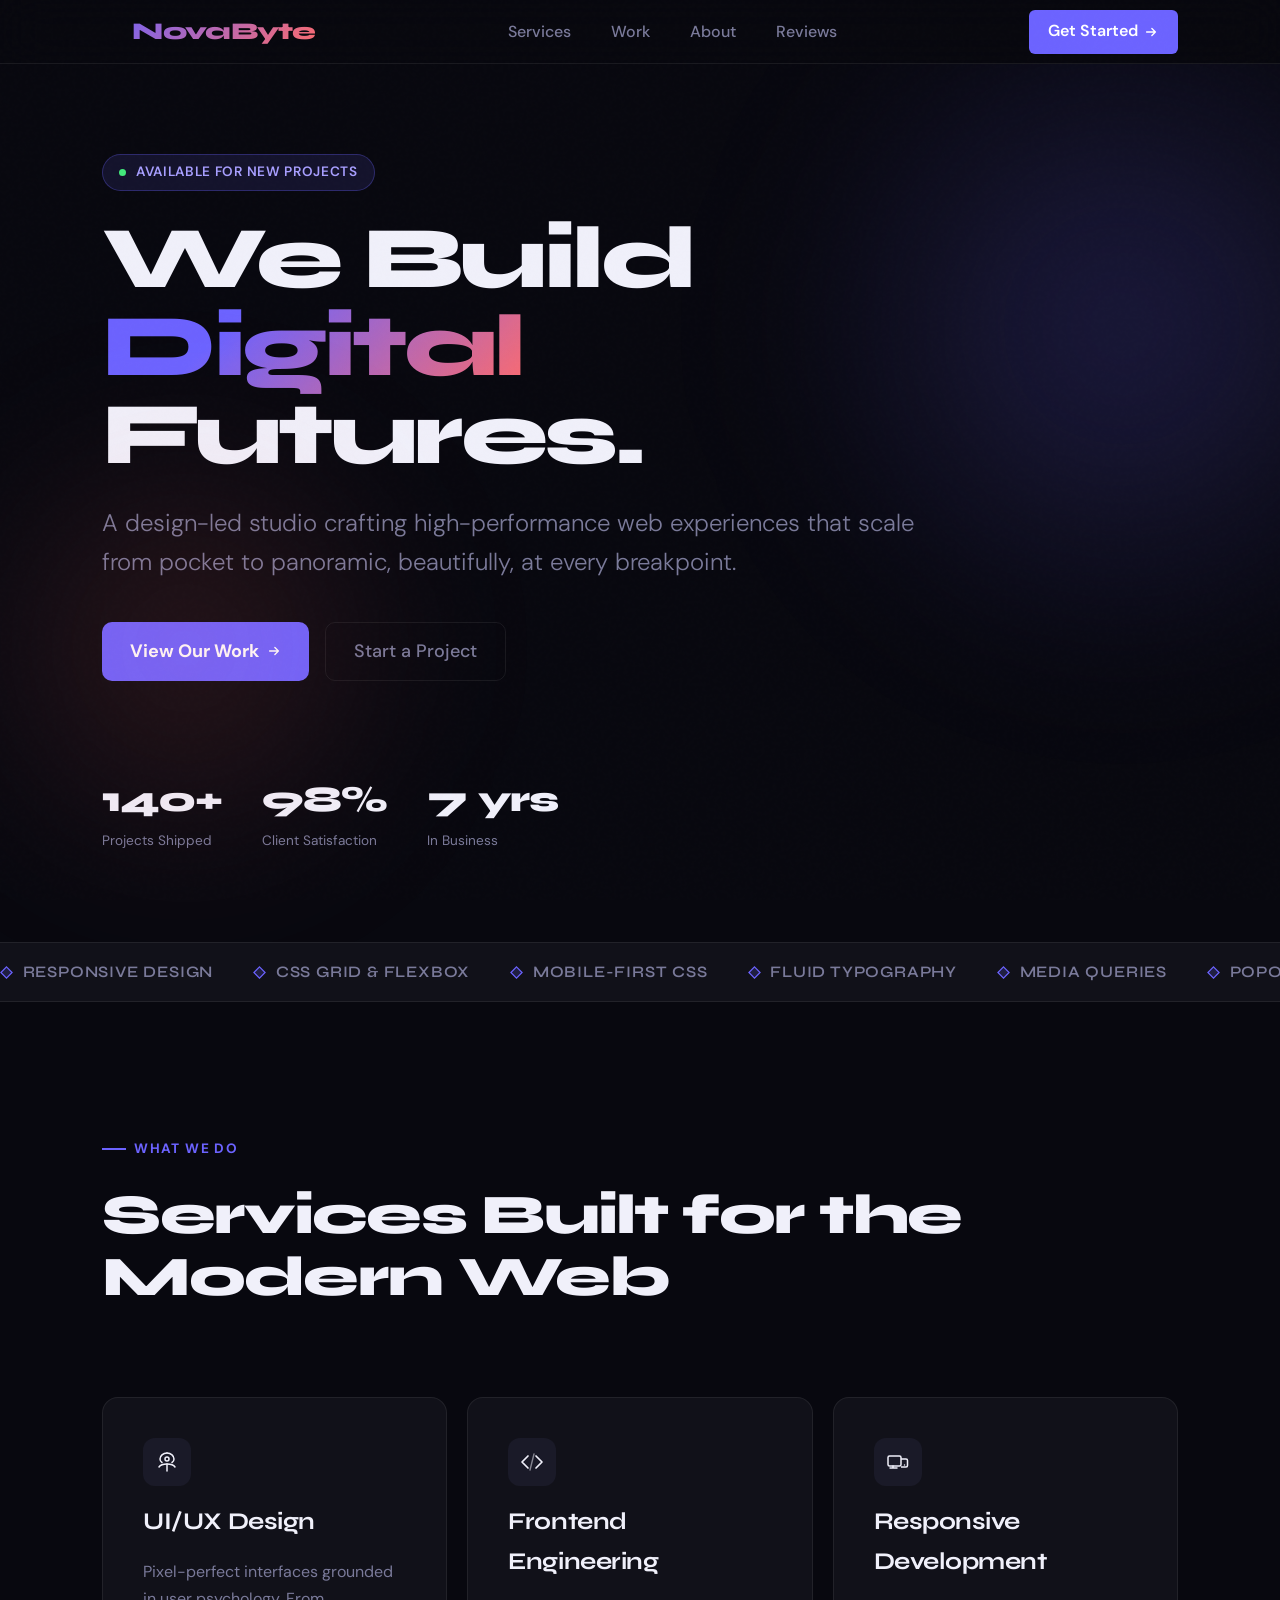
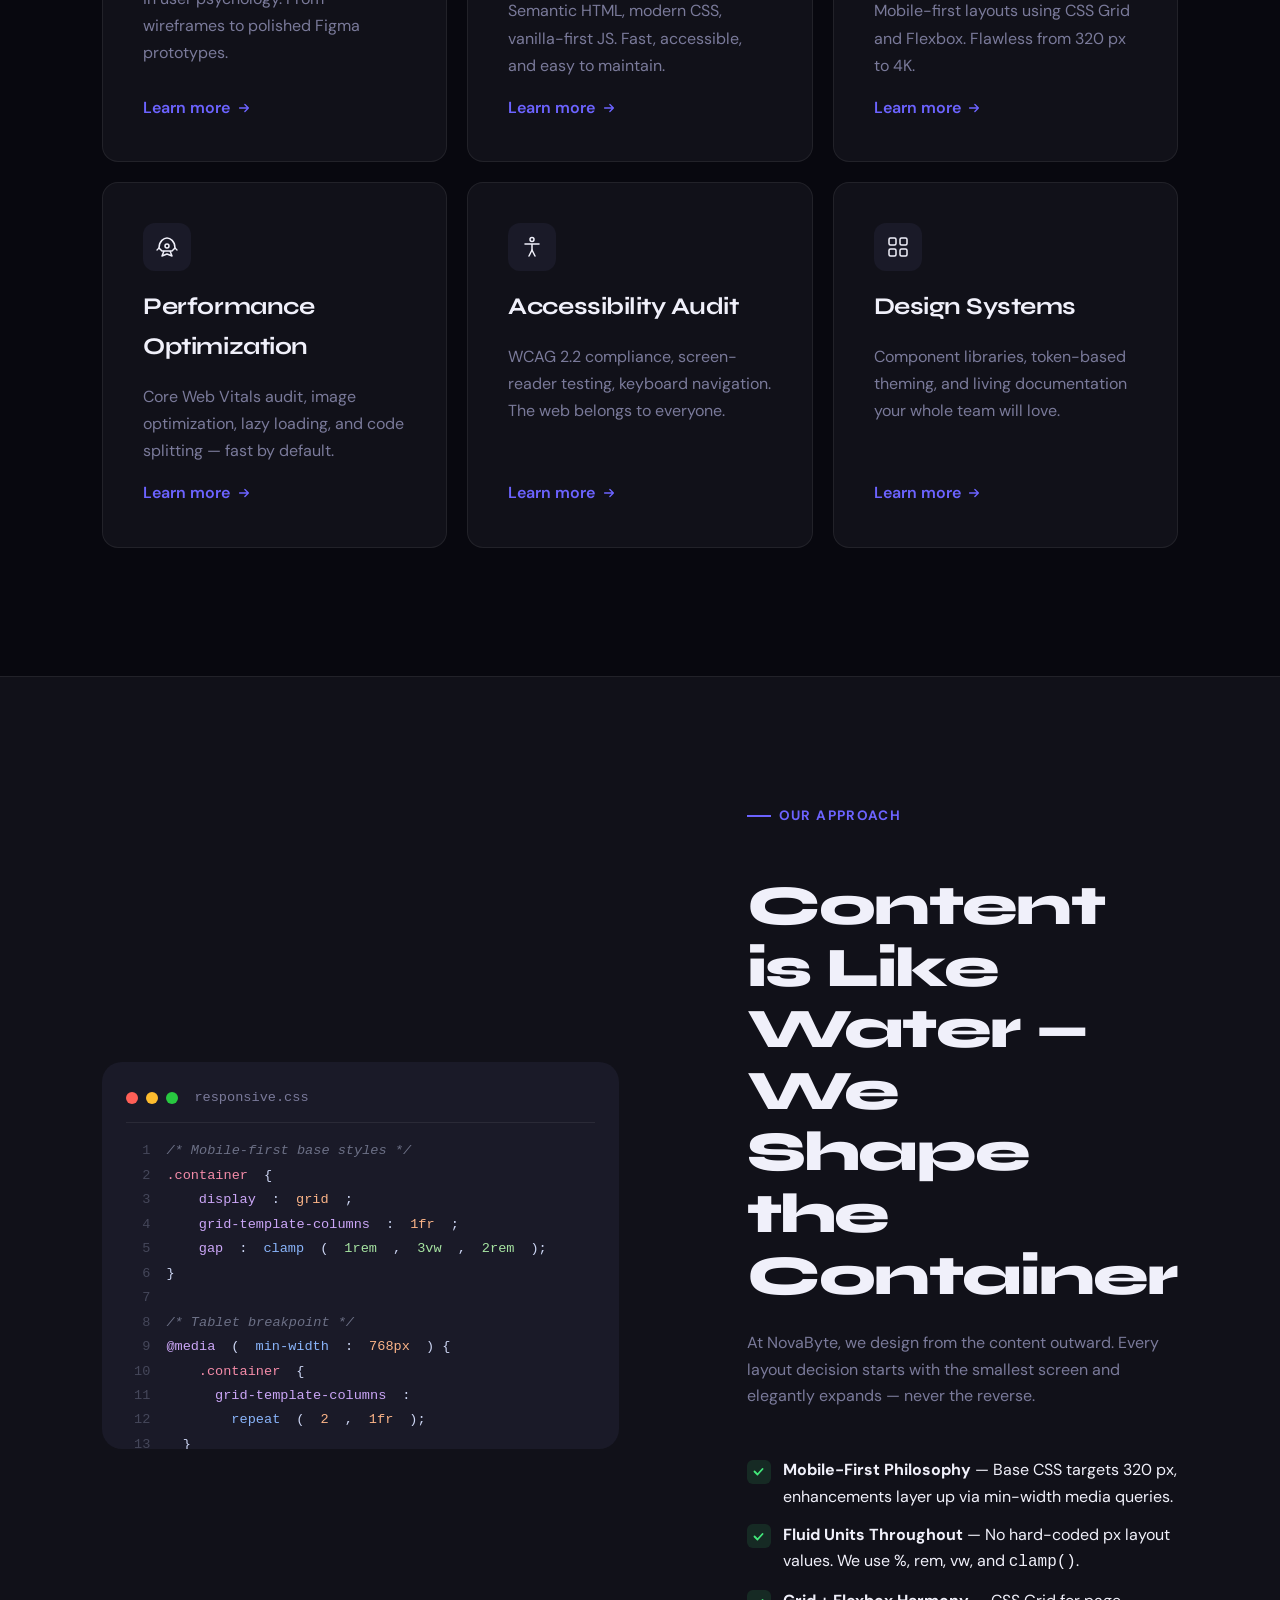
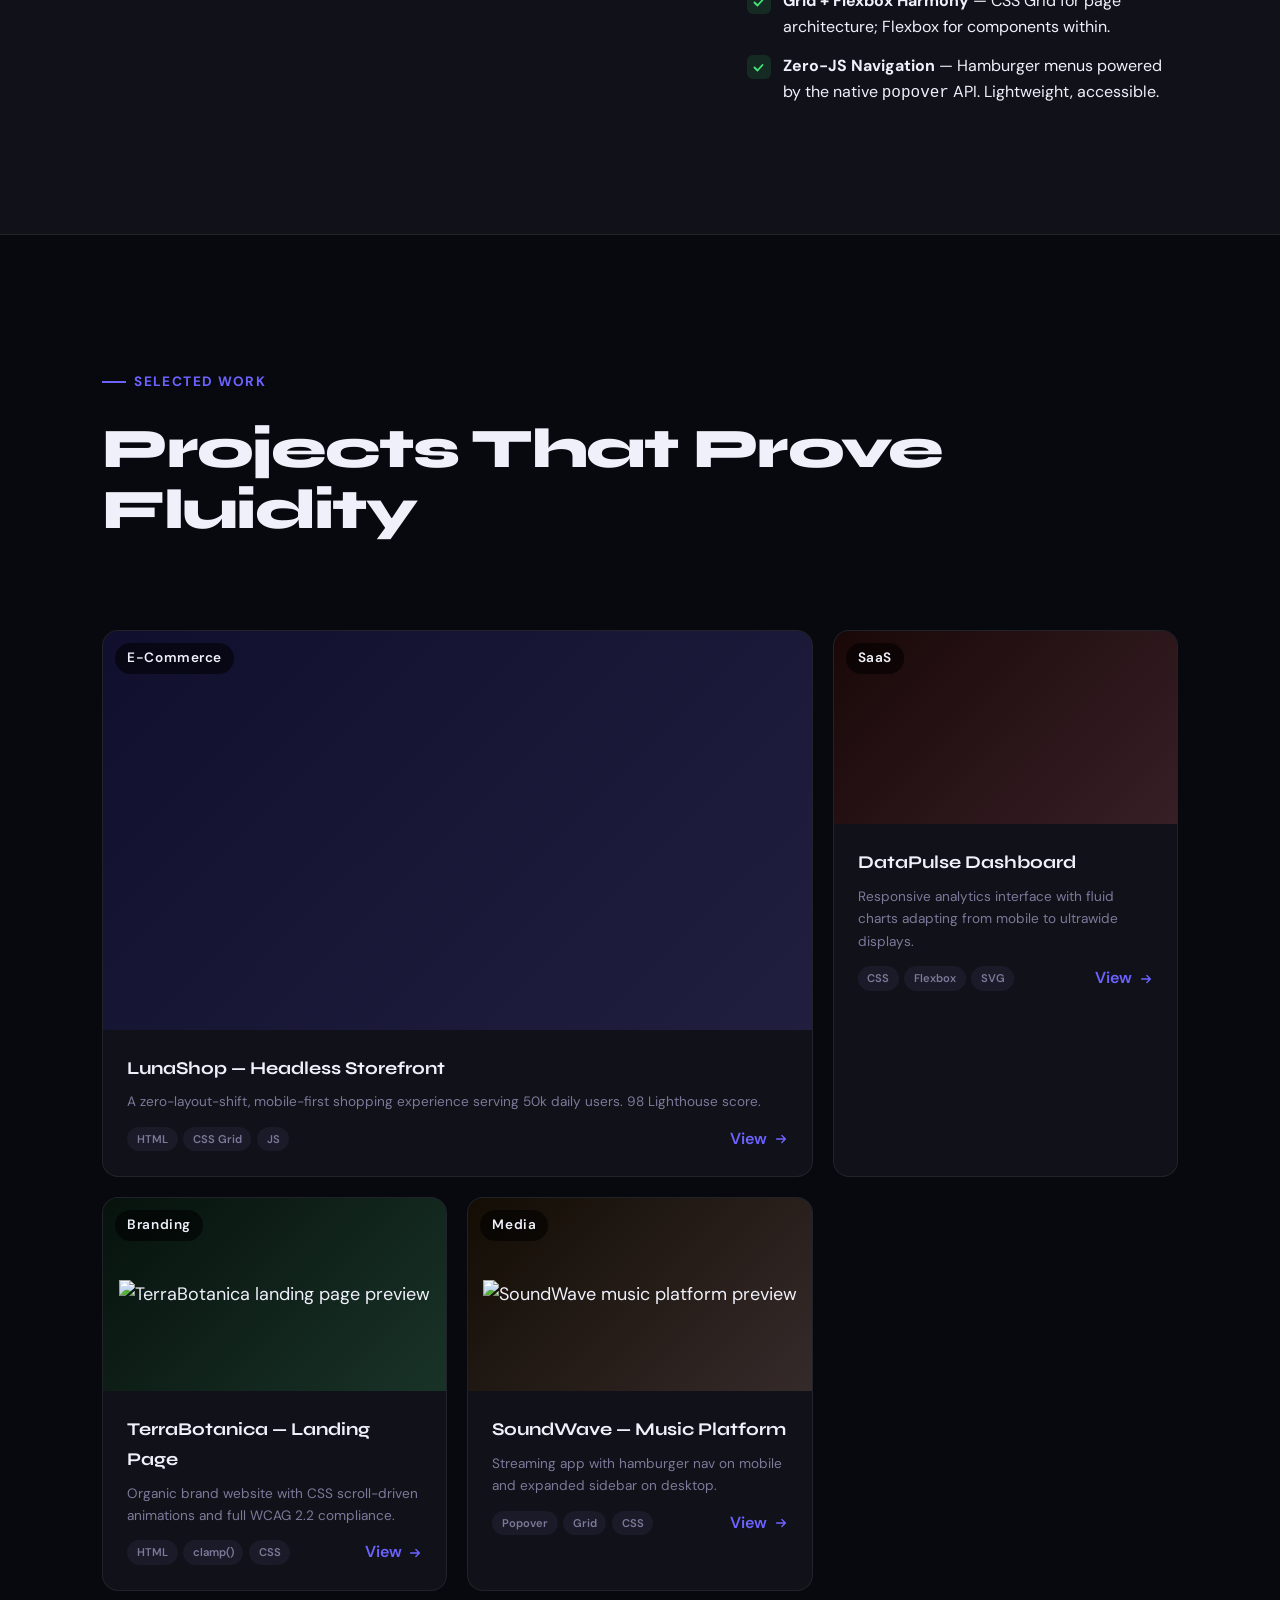
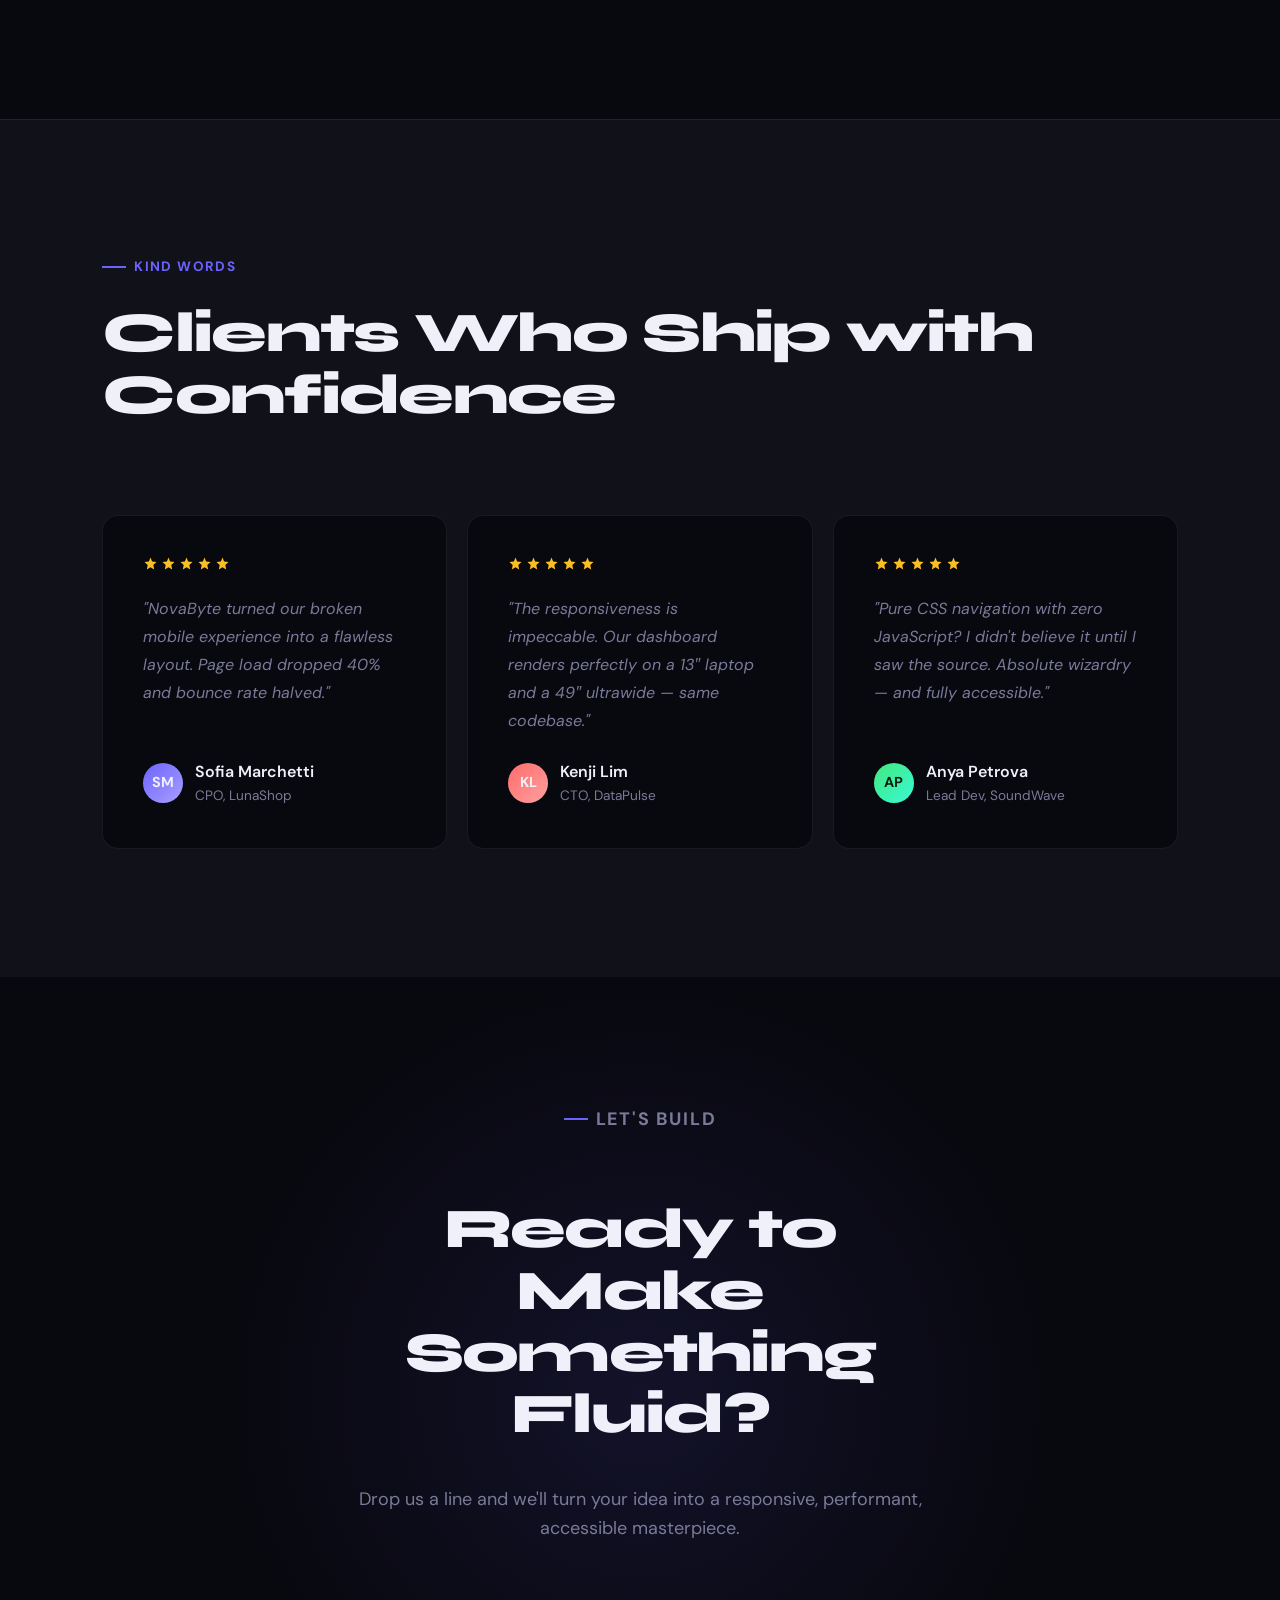
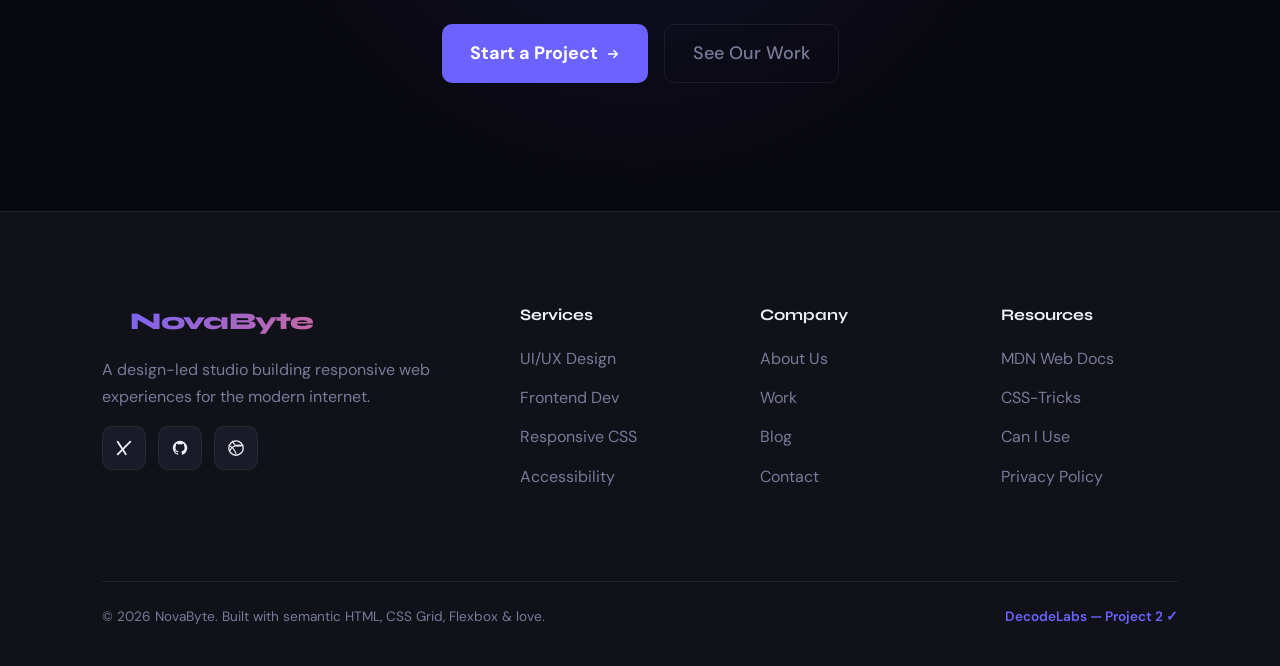
==== commit 465fb252: "feat: add preview media and project links to all four work cards - Replace static icon placeholder w" ====
--- a/index.html
+++ b/index.html
@@ -382,51 +382,65 @@
     <p class="section-label">Selected work</p>
     <h2 id="work-heading" class="section-title">Projects That Prove Fluidity</h2>
     <div class="work-grid" role="list">
+    <article class="work-card" role="listitem">
+        <div class="work-thumb">
+            <video
+            src="videos/lunarShop.mp4"
+            autoplay
+            muted
+            loop
+            playsinline
+            aria-label="LunaShop demo video"
+            ></video>
+            <span class="work-tag">E-Commerce</span>
+        </div>
+        <div class="work-body">
+            <h3>LunaShop — Headless Storefront</h3>
+            <p>A zero-layout-shift, mobile-first shopping experience serving 50k daily users. 98 Lighthouse score.</p>
+            <div class="work-footer">
+            <div class="work-tech"><span class="tech-pill">HTML</span><span class="tech-pill">CSS Grid</span><span class="tech-pill">JS</span></div>
+            <a href="projects/lunashop.html" class="service-link" aria-label="View LunaShop case study">View <svg><use href="#ico-arrow"/></svg></a>
+            </div>
+        </div>
+    </article>
       <article class="work-card" role="listitem">
         <div class="work-thumb">
-          <div class="work-thumb-inner"><svg width="40" height="40"><use href="#ico-cart"/></svg></div>
-          <span class="work-tag">E-Commerce</span>
+            <video
+            src="videos/dataPulse.mp4"
+            autoplay
+            muted
+            loop
+            playsinline
+            aria-label="DataPulse dashboard demo video"
+            ></video>
+            <span class="work-tag">SaaS</span>
         </div>
         <div class="work-body">
-          <h3>LunaShop — Headless Storefront</h3>
-          <p>A zero-layout-shift, mobile-first shopping experience serving 50k daily users. 98 Lighthouse score.</p>
-          <div class="work-footer">
-            <div class="work-tech"><span class="tech-pill">HTML</span><span class="tech-pill">CSS Grid</span><span class="tech-pill">JS</span></div>
-            <a href="#" class="service-link" aria-label="View LunaShop case study">View <svg><use href="#ico-arrow"/></svg></a>
-          </div>
+            <h3>DataPulse Dashboard</h3>
+            <p>Responsive analytics interface with fluid charts adapting from mobile to ultrawide displays.</p>
+            <div class="work-footer">
+            <div class="work-tech"><span class="tech-pill">CSS</span><span class="tech-pill">Flexbox</span><span class="tech-pill">SVG</span></div>
+            <a href="projects/datapulse.html" class="service-link" aria-label="View DataPulse case study">View <svg><use href="#ico-arrow"/></svg></a>
+            </div>
         </div>
       </article>
       <article class="work-card" role="listitem">
         <div class="work-thumb">
-          <div class="work-thumb-inner"><svg width="40" height="40"><use href="#ico-chart"/></svg></div>
-          <span class="work-tag">SaaS</span>
+            <img src="images/terrabotanica.png" alt="TerraBotanica landing page preview">
+            <span class="work-tag">Branding</span>
         </div>
         <div class="work-body">
-          <h3>DataPulse Dashboard</h3>
-          <p>Responsive analytics interface with fluid charts adapting from mobile to ultrawide displays.</p>
-          <div class="work-footer">
-            <div class="work-tech"><span class="tech-pill">CSS</span><span class="tech-pill">Flexbox</span><span class="tech-pill">SVG</span></div>
-            <a href="#" class="service-link" aria-label="View DataPulse case study">View <svg><use href="#ico-arrow"/></svg></a>
-          </div>
-        </div>
-      </article>
+            <h3>TerraBotanica — Landing Page</h3>
+            <p>Organic brand website with CSS scroll-driven animations and full WCAG 2.2 compliance.</p>
+            <div class="work-footer">
+            <div class="work-tech"><span class="tech-pill">HTML</span><span class="tech-pill">clamp()</span><span class="tech-pill">CSS</span></div>
+            <a href="projects/terraBotanice.html" class="service-link" aria-label="View TerraBotanica case study">View <svg><use href="#ico-arrow"/></svg></a>
+            </div>
+        </div>
+        </article>
       <article class="work-card" role="listitem">
         <div class="work-thumb">
-          <div class="work-thumb-inner"><svg width="40" height="40"><use href="#ico-leaf"/></svg></div>
-          <span class="work-tag">Branding</span>
-        </div>
-        <div class="work-body">
-          <h3>TerraBotanica — Landing Page</h3>
-          <p>Organic brand website with CSS scroll-driven animations and full WCAG 2.2 compliance.</p>
-          <div class="work-footer">
-            <div class="work-tech"><span class="tech-pill">HTML</span><span class="tech-pill">clamp()</span><span class="tech-pill">CSS</span></div>
-            <a href="#" class="service-link" aria-label="View TerraBotanica case study">View <svg><use href="#ico-arrow"/></svg></a>
-          </div>
-        </div>
-      </article>
-      <article class="work-card" role="listitem">
-        <div class="work-thumb">
-          <div class="work-thumb-inner"><svg width="40" height="40"><use href="#ico-wave"/></svg></div>
+          <img src="images/soundWave.png" alt="SoundWave music platform preview">
           <span class="work-tag">Media</span>
         </div>
         <div class="work-body">
@@ -434,7 +448,7 @@
           <p>Streaming app with hamburger nav on mobile and expanded sidebar on desktop.</p>
           <div class="work-footer">
             <div class="work-tech"><span class="tech-pill">Popover</span><span class="tech-pill">Grid</span><span class="tech-pill">CSS</span></div>
-            <a href="#" class="service-link" aria-label="View SoundWave case study">View <svg><use href="#ico-arrow"/></svg></a>
+            <a href="projects/soundWave.html" class="service-link" aria-label="View SoundWave case study">View <svg><use href="#ico-arrow"/></svg></a>
           </div>
         </div>
       </article>
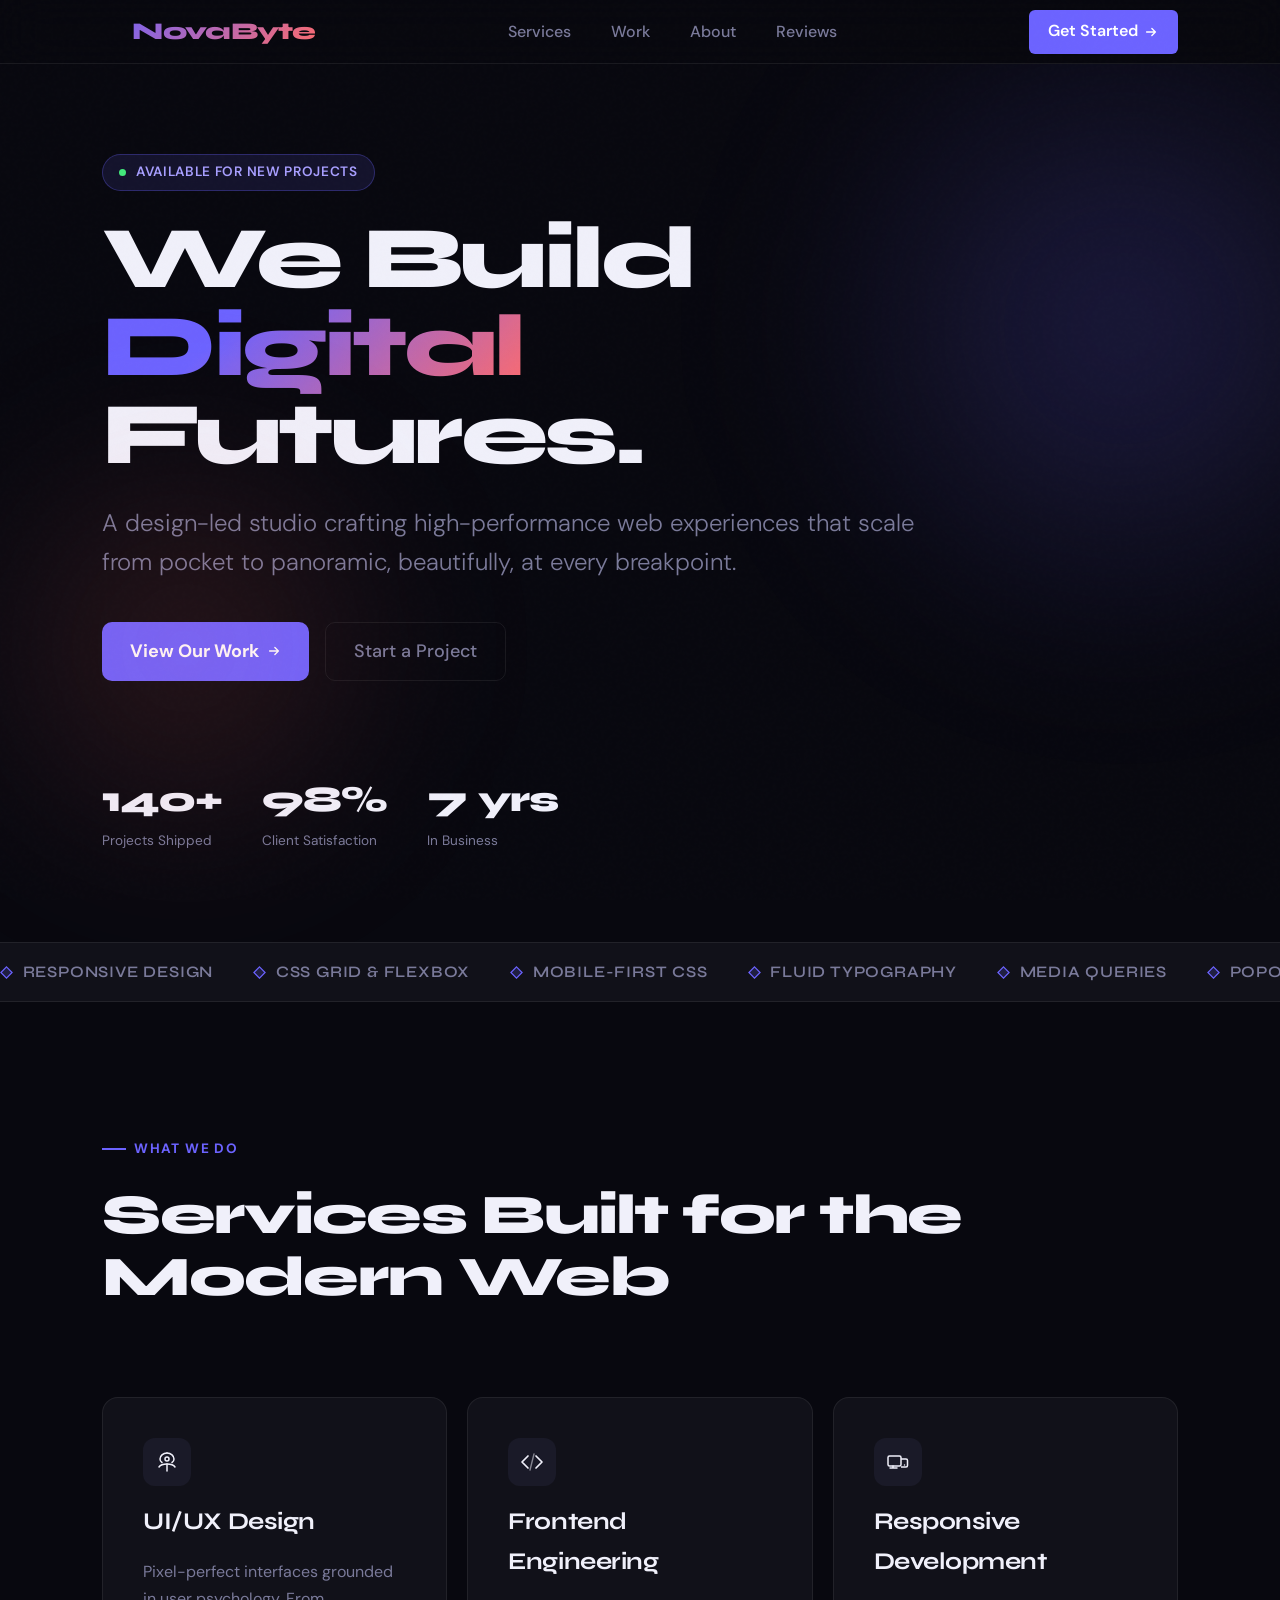
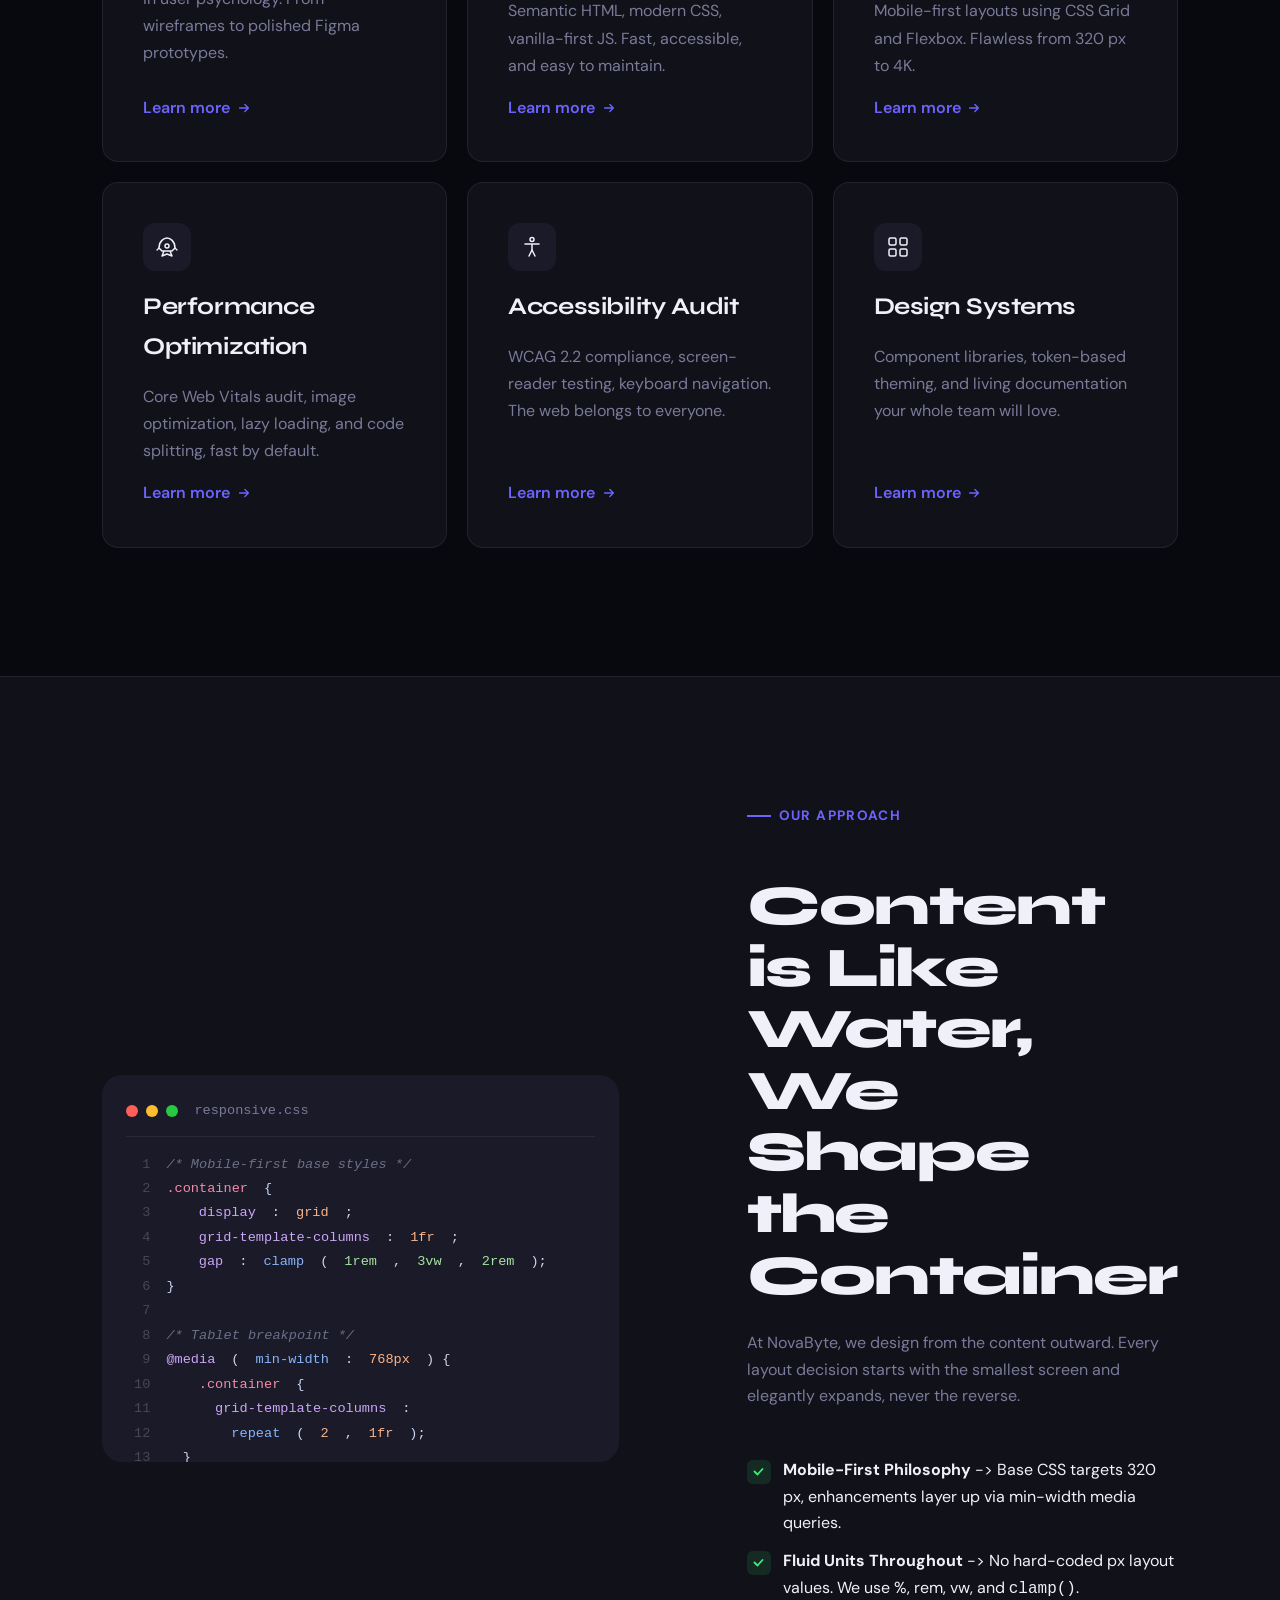
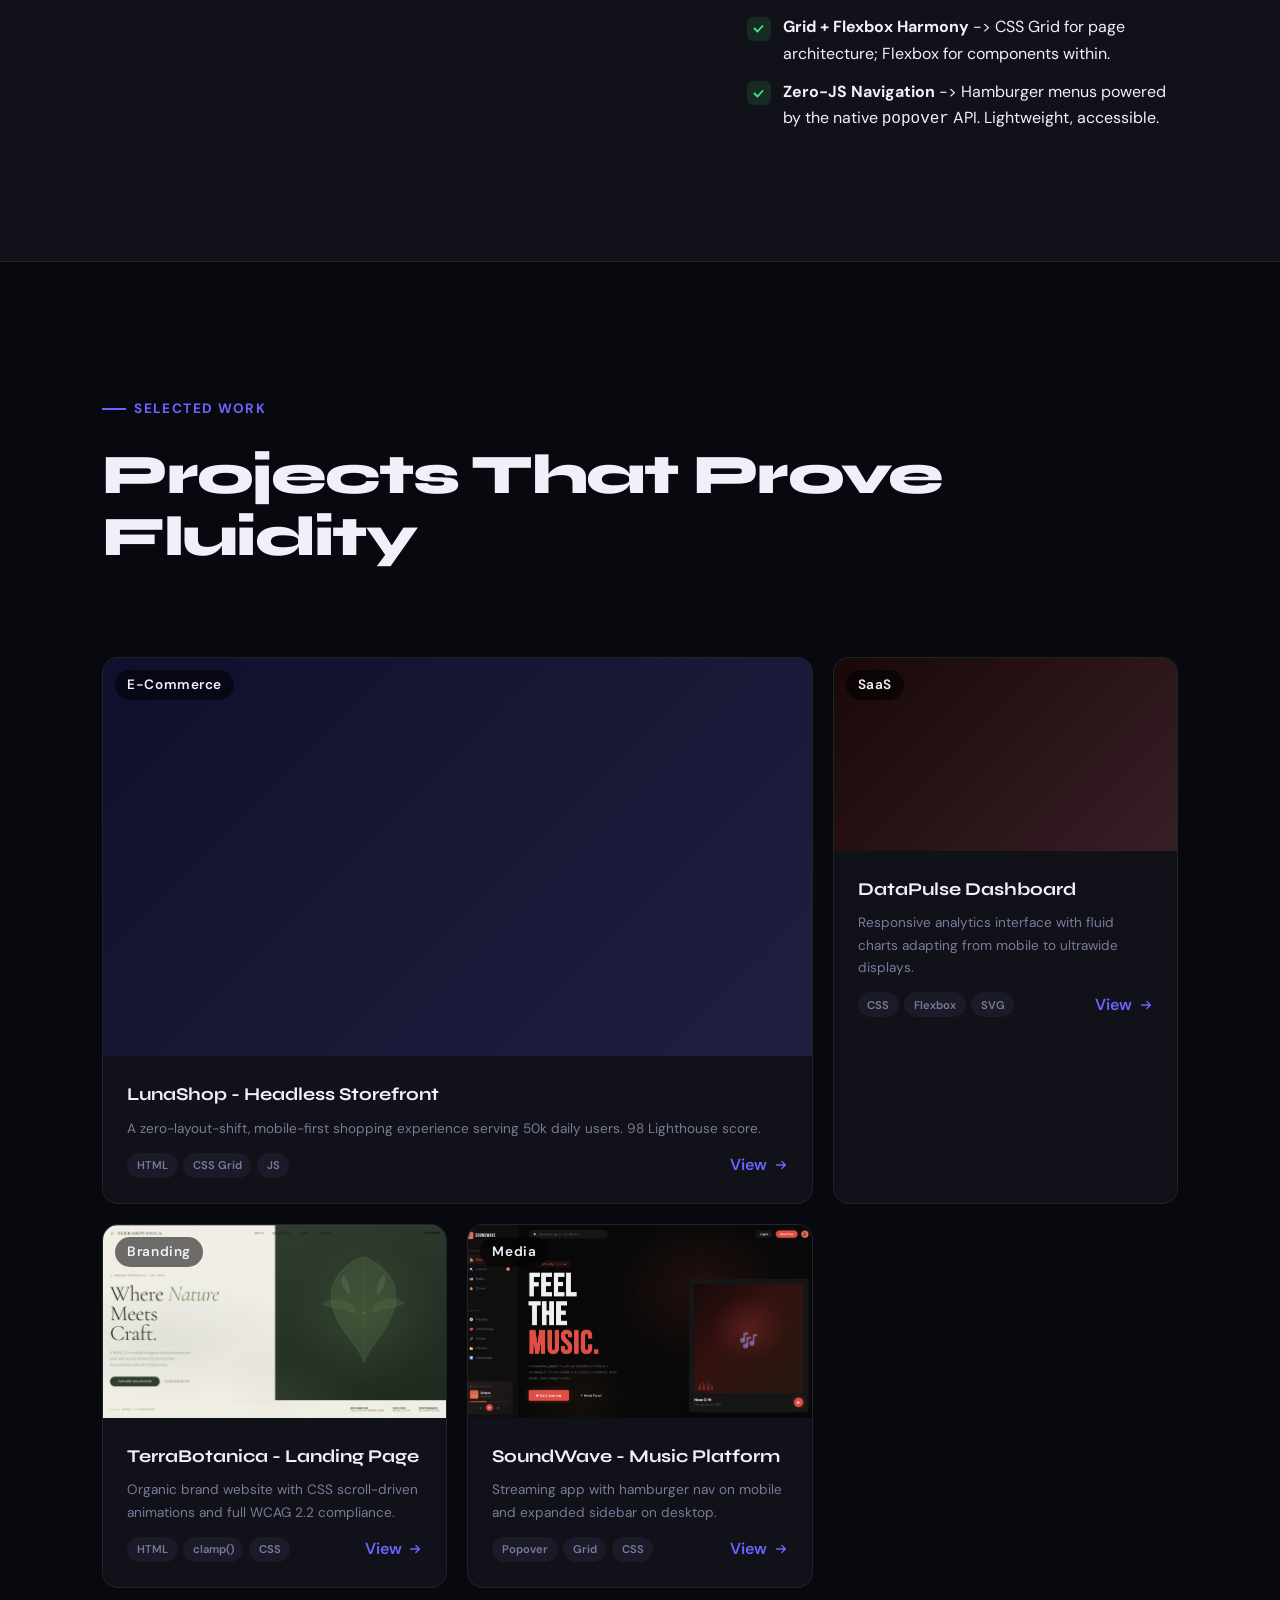
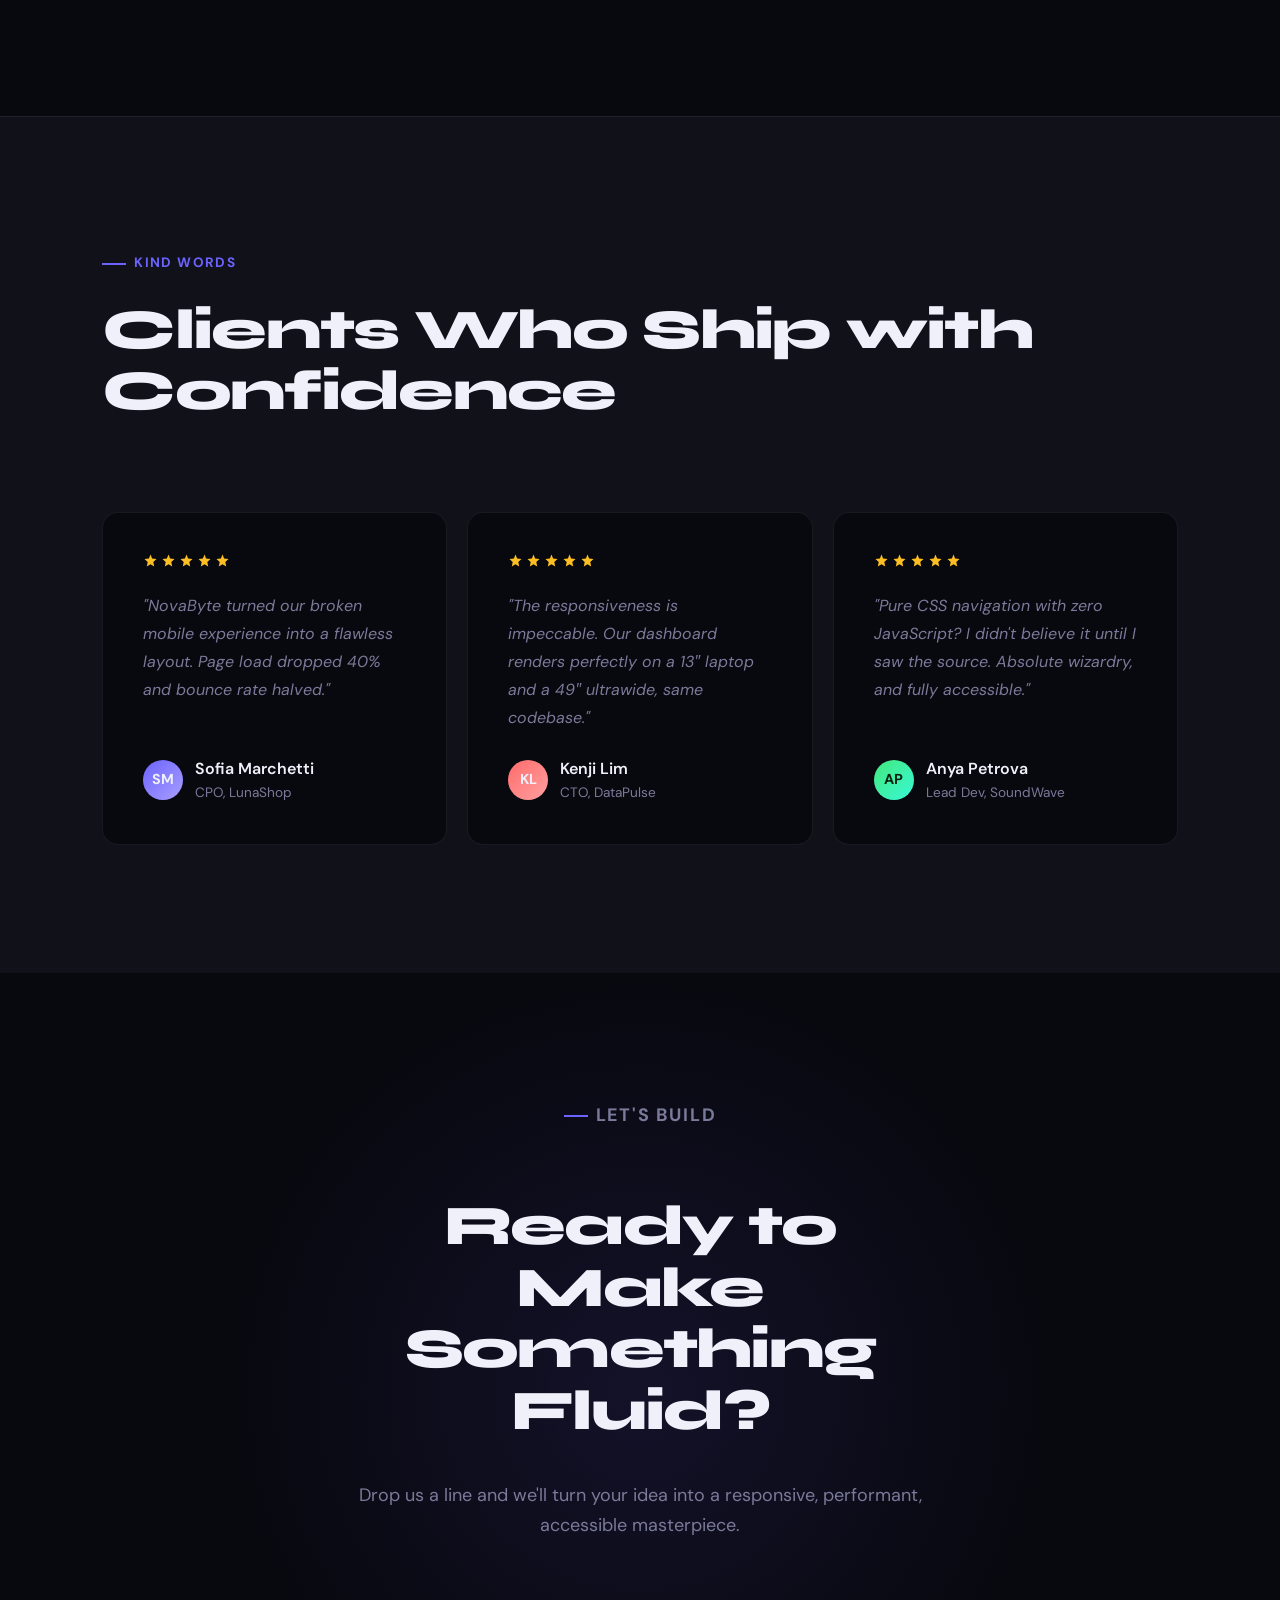
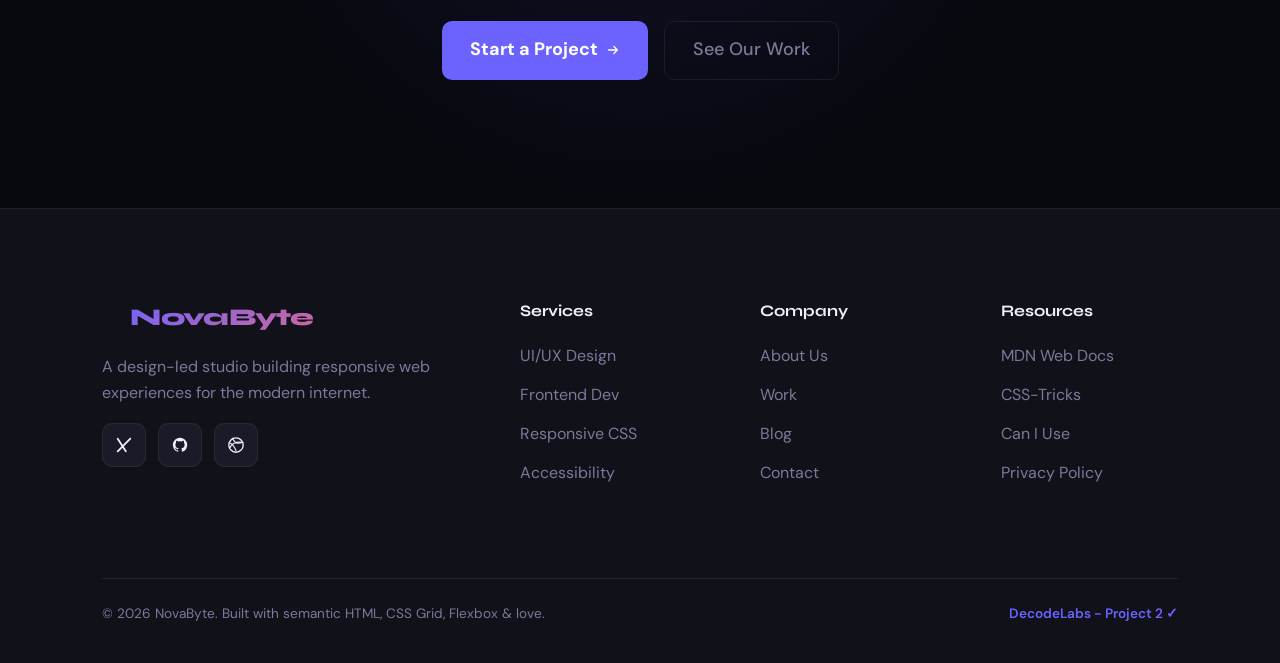
==== commit 7ba64a90: "fix: remove and fill unnnecessary spaces" ====
--- a/index.html
+++ b/index.html
@@ -3,7 +3,7 @@
 <head>
   <meta charset="UTF-8">
   <meta name="viewport" content="width=device-width, initial-scale=1">
-  <title>NovaByte — Crafting Digital Futures</title>
+  <title>NovaByte - Crafting Digital Futures</title>
   <link rel="preconnect" href="https://fonts.googleapis.com">
   <link rel="preconnect" href="https://fonts.gstatic.com" crossorigin>
   <link href="https://fonts.googleapis.com/css2?family=Syne:wght@400;600;700;800&family=DM+Sans:ital,opsz,wght@0,9..40,300;0,9..40,400;0,9..40,500;1,9..40,300&display=swap" rel="stylesheet">
@@ -300,7 +300,7 @@
       <article class="service-card" role="listitem">
         <div class="service-icon"><svg><use href="#ico-rocket"/></svg></div>
         <h3>Performance Optimization</h3>
-        <p>Core Web Vitals audit, image optimization, lazy loading, and code splitting — fast by default.</p>
+        <p>Core Web Vitals audit, image optimization, lazy loading, and code splitting, fast by default.</p>
         <a href="#" class="service-link">Learn more <svg><use href="#ico-arrow"/></svg></a>
       </article>
       <article class="service-card" role="listitem">
@@ -353,24 +353,24 @@
       </div>
       <div class="about-content">
         <p class="section-label">Our approach</p>
-        <h2 id="about-heading" class="section-title" style="margin-bottom:0">Content is Like Water — We Shape the Container</h2>
-        <p style="color:var(--muted);font-size:var(--fs-sm)">At NovaByte, we design from the content outward. Every layout decision starts with the smallest screen and elegantly expands — never the reverse.</p>
+        <h2 id="about-heading" class="section-title" style="margin-bottom:0">Content is Like Water, We Shape the Container</h2>
+        <p style="color:var(--muted);font-size:var(--fs-sm)">At NovaByte, we design from the content outward. Every layout decision starts with the smallest screen and elegantly expands, never the reverse.</p>
         <div class="feature-list" role="list">
           <div class="feature-item" role="listitem">
             <div class="feature-icon"><svg><use href="#ico-check"/></svg></div>
-            <div><strong>Mobile-First Philosophy</strong> — Base CSS targets 320 px, enhancements layer up via min-width media queries.</div>
+            <div><strong>Mobile-First Philosophy</strong> -> Base CSS targets 320 px, enhancements layer up via min-width media queries.</div>
           </div>
           <div class="feature-item" role="listitem">
             <div class="feature-icon"><svg><use href="#ico-check"/></svg></div>
-            <div><strong>Fluid Units Throughout</strong> — No hard-coded px layout values. We use %, rem, vw, and <code>clamp()</code>.</div>
+            <div><strong>Fluid Units Throughout</strong> -> No hard-coded px layout values. We use %, rem, vw, and <code>clamp()</code>.</div>
           </div>
           <div class="feature-item" role="listitem">
             <div class="feature-icon"><svg><use href="#ico-check"/></svg></div>
-            <div><strong>Grid + Flexbox Harmony</strong> — CSS Grid for page architecture; Flexbox for components within.</div>
+            <div><strong>Grid + Flexbox Harmony</strong> -> CSS Grid for page architecture; Flexbox for components within.</div>
           </div>
           <div class="feature-item" role="listitem">
             <div class="feature-icon"><svg><use href="#ico-check"/></svg></div>
-            <div><strong>Zero-JS Navigation</strong> — Hamburger menus powered by the native <code>popover</code> API. Lightweight, accessible.</div>
+            <div><strong>Zero-JS Navigation</strong> -> Hamburger menus powered by the native <code>popover</code> API. Lightweight, accessible.</div>
           </div>
         </div>
       </div>
@@ -395,7 +395,7 @@
             <span class="work-tag">E-Commerce</span>
         </div>
         <div class="work-body">
-            <h3>LunaShop — Headless Storefront</h3>
+            <h3>LunaShop - Headless Storefront</h3>
             <p>A zero-layout-shift, mobile-first shopping experience serving 50k daily users. 98 Lighthouse score.</p>
             <div class="work-footer">
             <div class="work-tech"><span class="tech-pill">HTML</span><span class="tech-pill">CSS Grid</span><span class="tech-pill">JS</span></div>
@@ -430,7 +430,7 @@
             <span class="work-tag">Branding</span>
         </div>
         <div class="work-body">
-            <h3>TerraBotanica — Landing Page</h3>
+            <h3>TerraBotanica - Landing Page</h3>
             <p>Organic brand website with CSS scroll-driven animations and full WCAG 2.2 compliance.</p>
             <div class="work-footer">
             <div class="work-tech"><span class="tech-pill">HTML</span><span class="tech-pill">clamp()</span><span class="tech-pill">CSS</span></div>
@@ -444,7 +444,7 @@
           <span class="work-tag">Media</span>
         </div>
         <div class="work-body">
-          <h3>SoundWave — Music Platform</h3>
+          <h3>SoundWave - Music Platform</h3>
           <p>Streaming app with hamburger nav on mobile and expanded sidebar on desktop.</p>
           <div class="work-footer">
             <div class="work-tech"><span class="tech-pill">Popover</span><span class="tech-pill">Grid</span><span class="tech-pill">CSS</span></div>
@@ -474,7 +474,7 @@
         <div class="stars-row" aria-label="5 out of 5 stars">
           <svg><use href="#ico-star"/></svg><svg><use href="#ico-star"/></svg><svg><use href="#ico-star"/></svg><svg><use href="#ico-star"/></svg><svg><use href="#ico-star"/></svg>
         </div>
-        <blockquote>"The responsiveness is impeccable. Our dashboard renders perfectly on a 13″ laptop and a 49″ ultrawide — same codebase."</blockquote>
+        <blockquote>"The responsiveness is impeccable. Our dashboard renders perfectly on a 13″ laptop and a 49″ ultrawide, same codebase."</blockquote>
         <div class="testi-author">
           <div class="avatar av-2" aria-hidden="true">KL</div>
           <div><span class="author-name">Kenji Lim</span><span class="author-role">CTO, DataPulse</span></div>
@@ -484,7 +484,7 @@
         <div class="stars-row" aria-label="5 out of 5 stars">
           <svg><use href="#ico-star"/></svg><svg><use href="#ico-star"/></svg><svg><use href="#ico-star"/></svg><svg><use href="#ico-star"/></svg><svg><use href="#ico-star"/></svg>
         </div>
-        <blockquote>"Pure CSS navigation with zero JavaScript? I didn't believe it until I saw the source. Absolute wizardry — and fully accessible."</blockquote>
+        <blockquote>"Pure CSS navigation with zero JavaScript? I didn't believe it until I saw the source. Absolute wizardry, and fully accessible."</blockquote>
         <div class="testi-author">
           <div class="avatar av-3" aria-hidden="true">AP</div>
           <div><span class="author-name">Anya Petrova</span><span class="author-role">Lead Dev, SoundWave</span></div>
@@ -560,7 +560,7 @@
   </div>
   <div class="footer-bottom">
     <p>© 2026 NovaByte. Built with semantic HTML, CSS Grid, Flexbox &amp; love.</p>
-    <p style="color:var(--accent);font-size:var(--fs-xs);font-weight:600;">DecodeLabs — Project 2 ✓</p>
+    <p style="color:var(--accent);font-size:var(--fs-xs);font-weight:600;">DecodeLabs - Project 2 ✓</p>
   </div>
 </footer>
 
--- a/styles.css
+++ b/styles.css
@@ -279,6 +279,8 @@
 .work-footer  { display:flex; align-items:center; justify-content:space-between; margin-top:0.25rem; }
 .work-tech    { display:flex; gap:0.35rem; flex-wrap:wrap; }
 .tech-pill    { padding:0.2rem 0.6rem; background:var(--surface2); border-radius:100px; font-size:0.7rem; font-weight:600; color:var(--muted); }
+.work-thumb video {width: 100%; height: 100%; object-fit: cover;}
+.work-thumb img {width: 100%; height: 100%; object-fit: cover;}
 
 /* ── TESTIMONIALS ── */
 .testimonials-section { padding:var(--sp-2xl) var(--sp-sm); background:var(--surface); border-top:1px solid var(--border); }
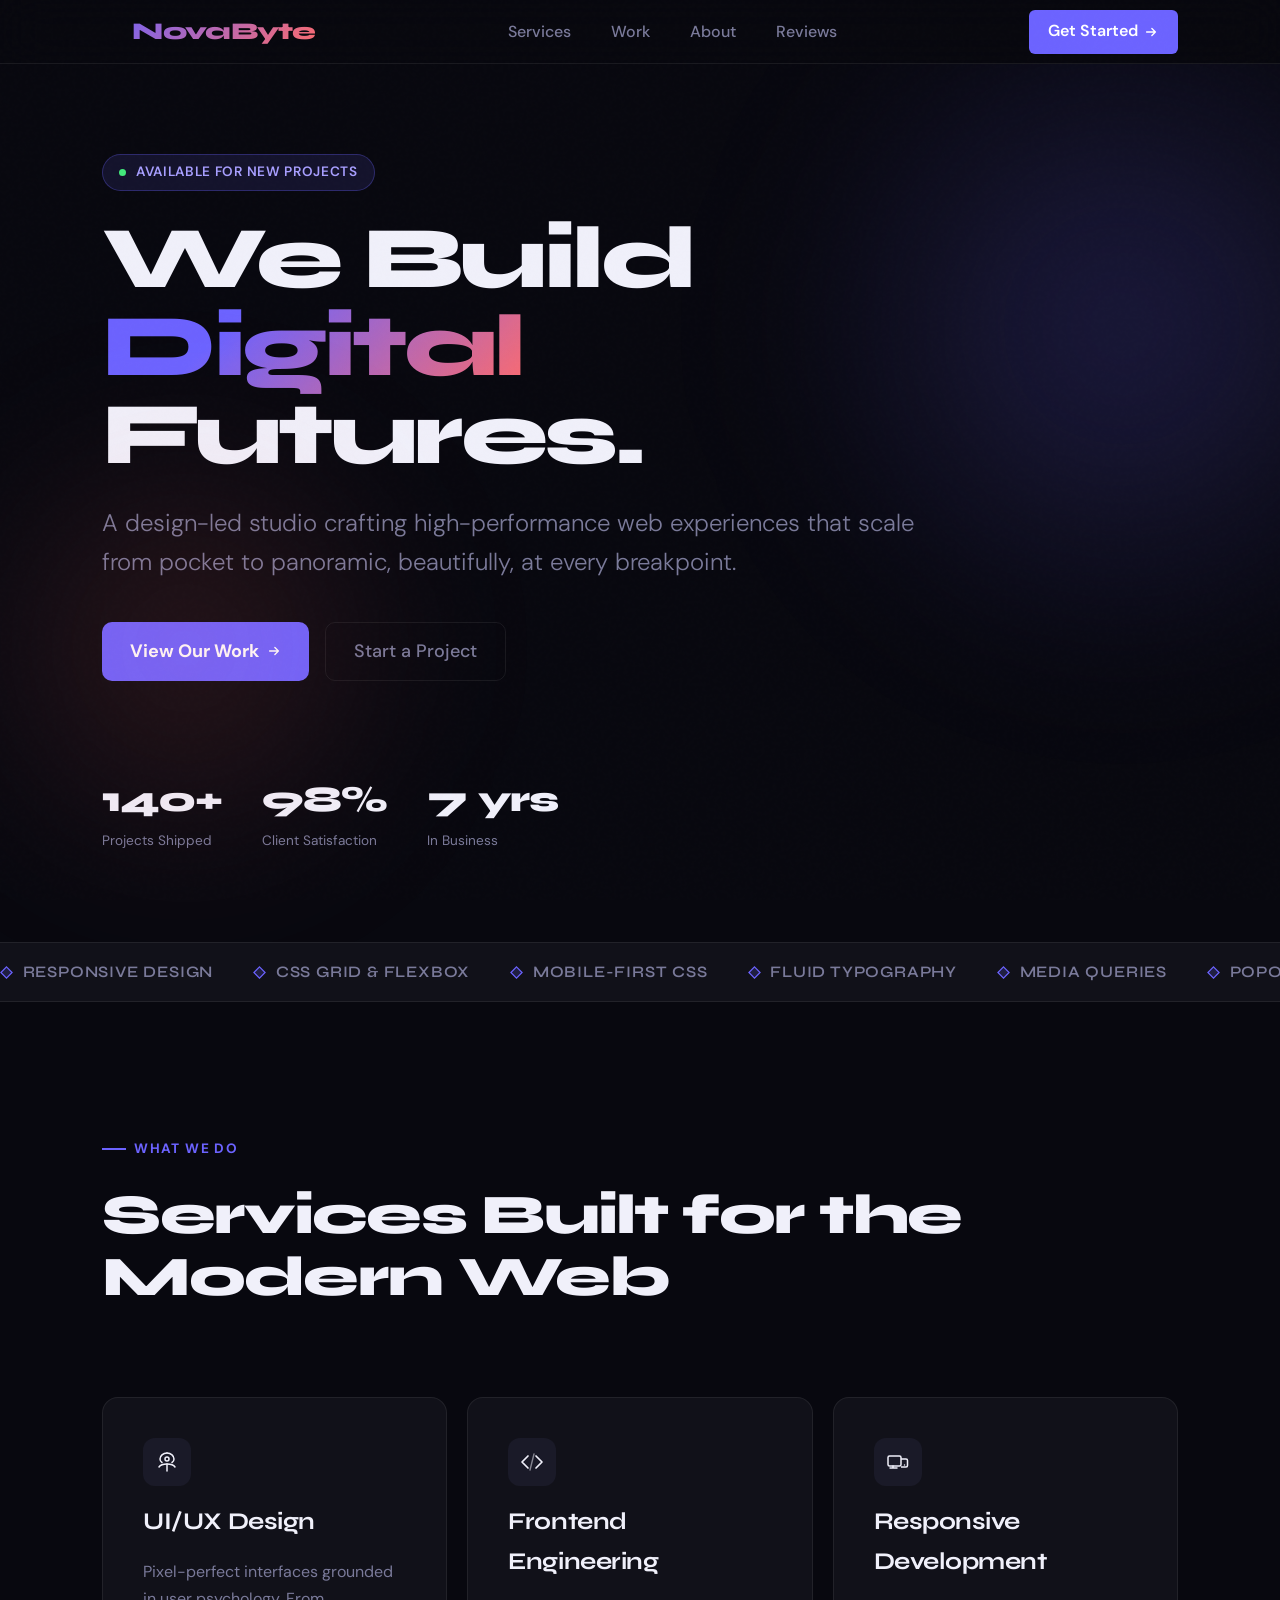
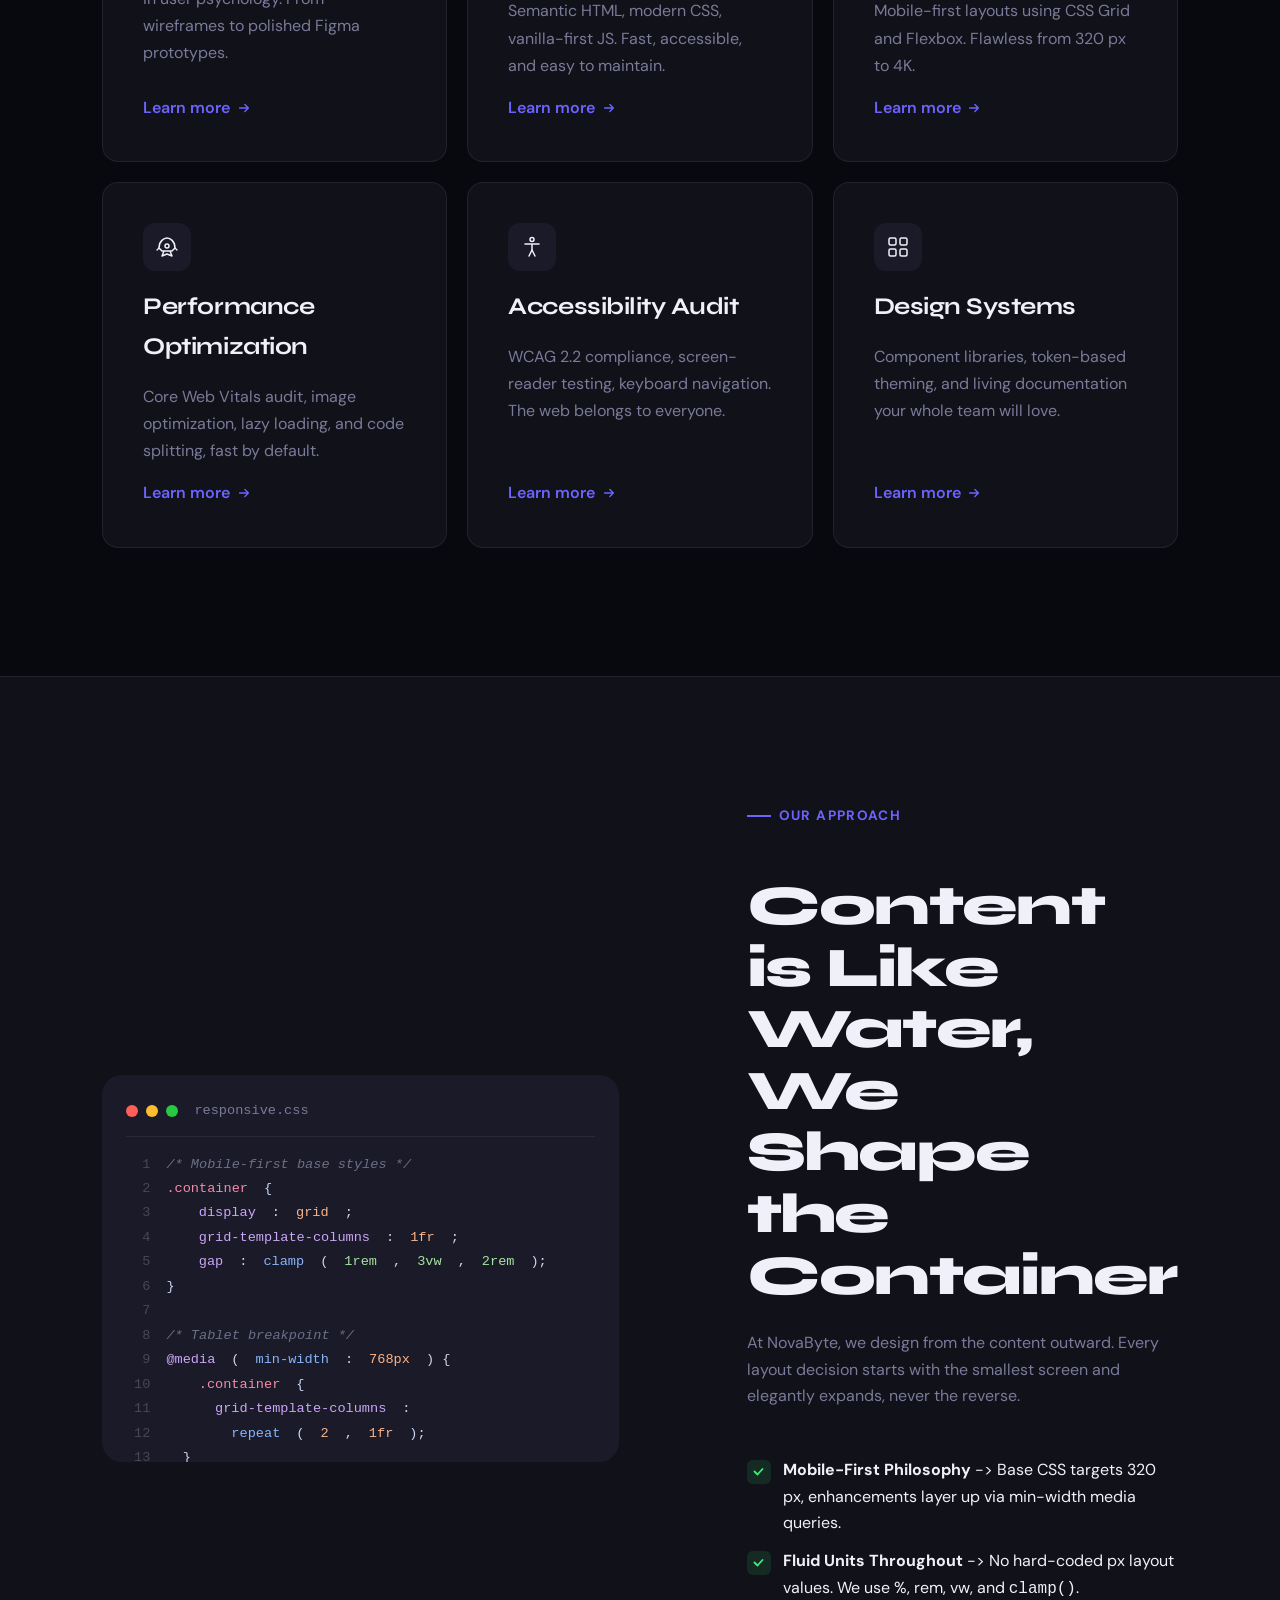
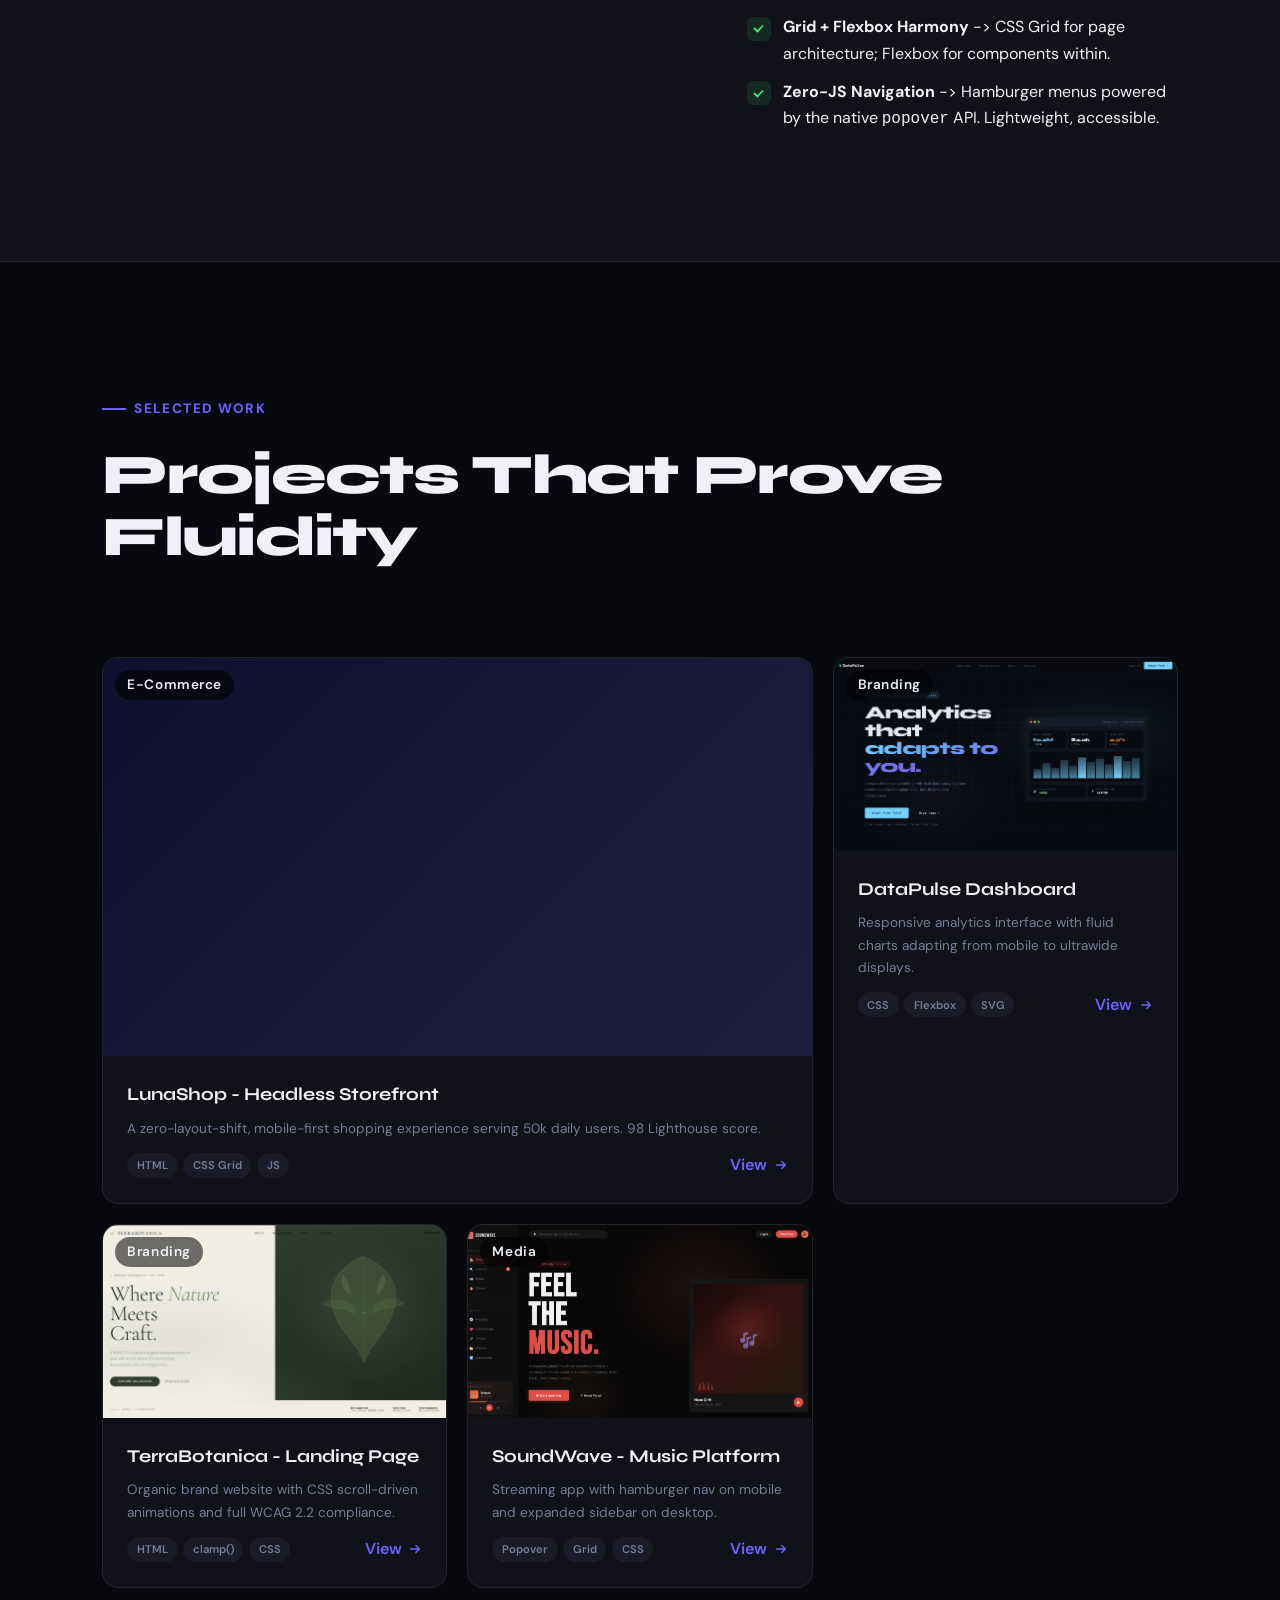
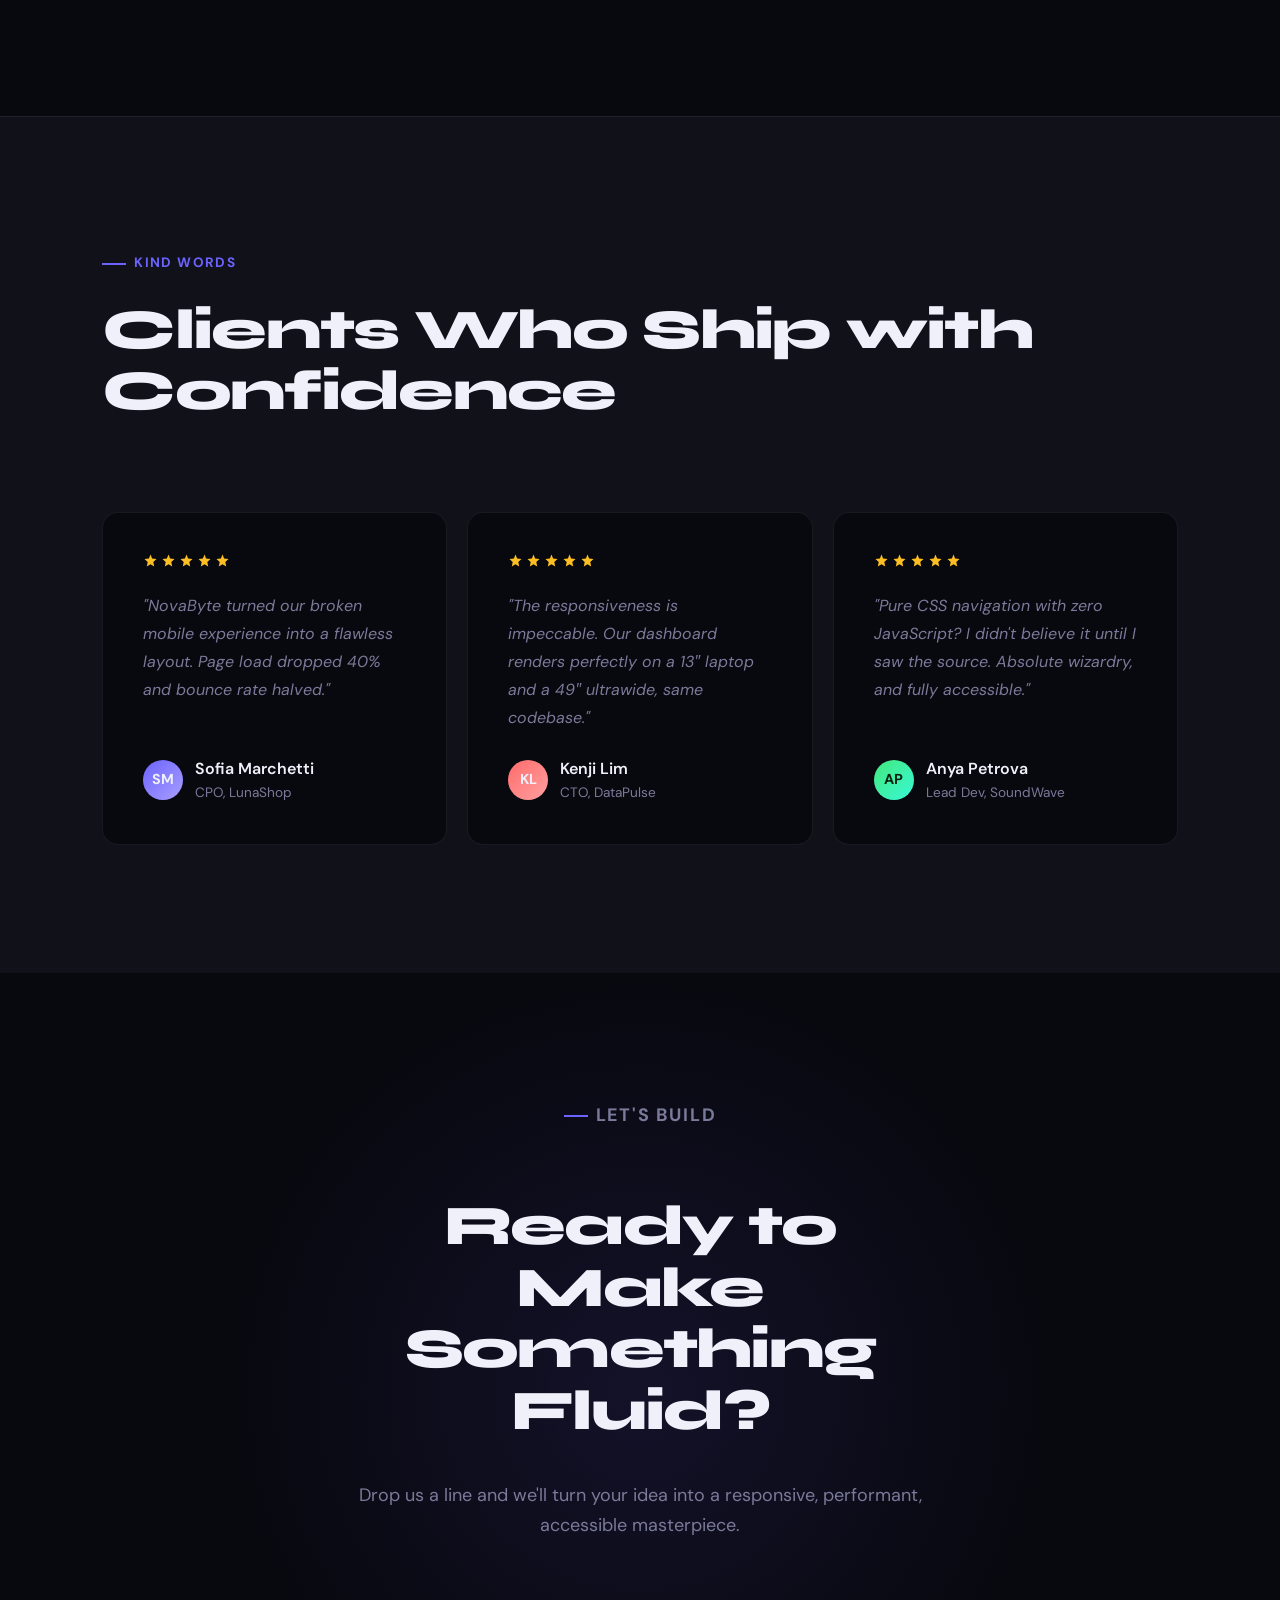
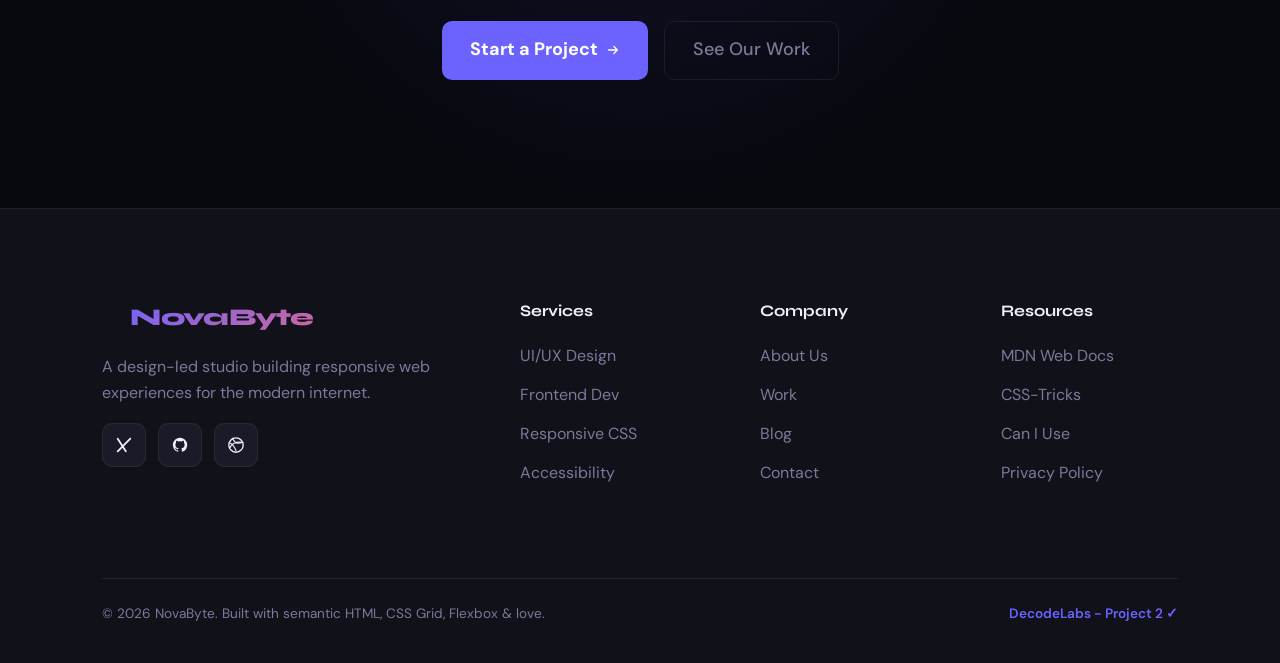
==== commit 30a819a4: "fix: removed video from the 2nd project and added a photo" ====
--- a/index.html
+++ b/index.html
@@ -405,15 +405,8 @@
     </article>
       <article class="work-card" role="listitem">
         <div class="work-thumb">
-            <video
-            src="videos/dataPulse.mp4"
-            autoplay
-            muted
-            loop
-            playsinline
-            aria-label="DataPulse dashboard demo video"
-            ></video>
-            <span class="work-tag">SaaS</span>
+            <img src="images/project2.png" alt="Data Pulse Dashboard">
+            <span class="work-tag">Branding</span>
         </div>
         <div class="work-body">
             <h3>DataPulse Dashboard</h3>
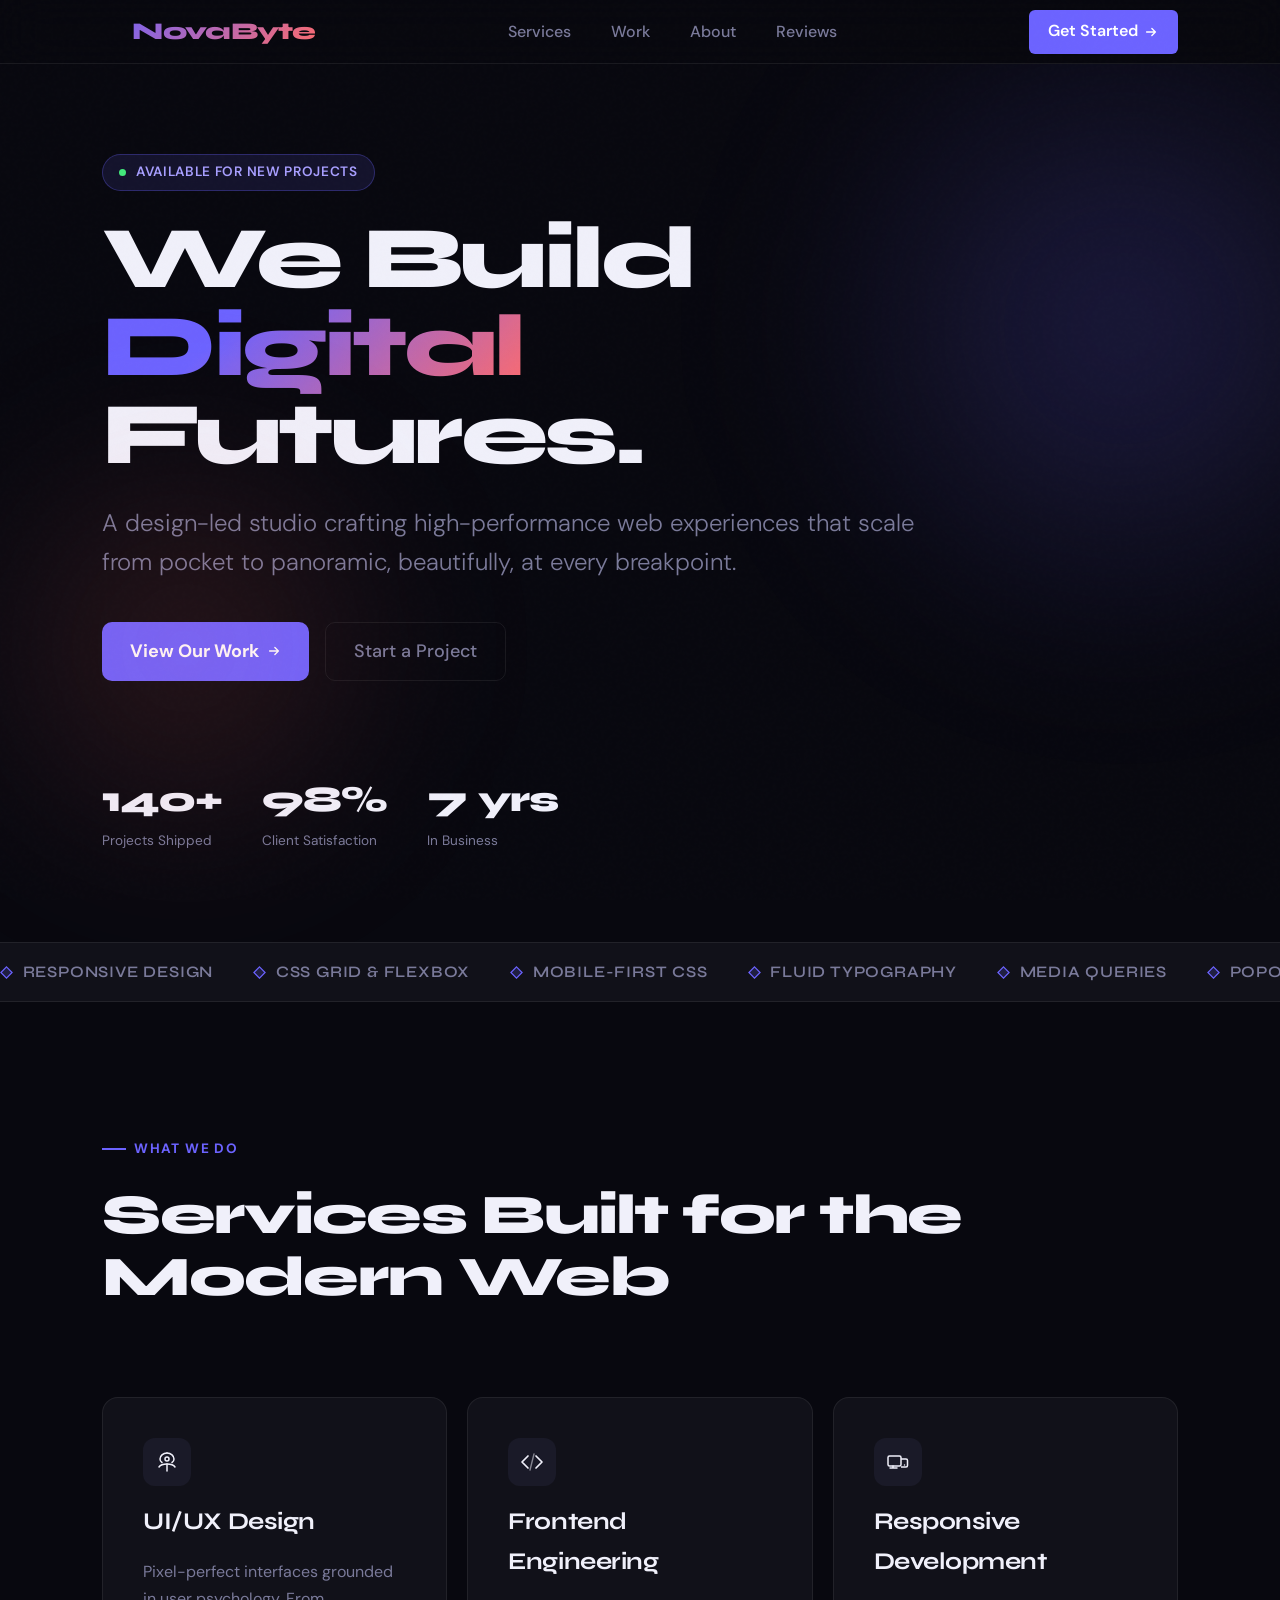
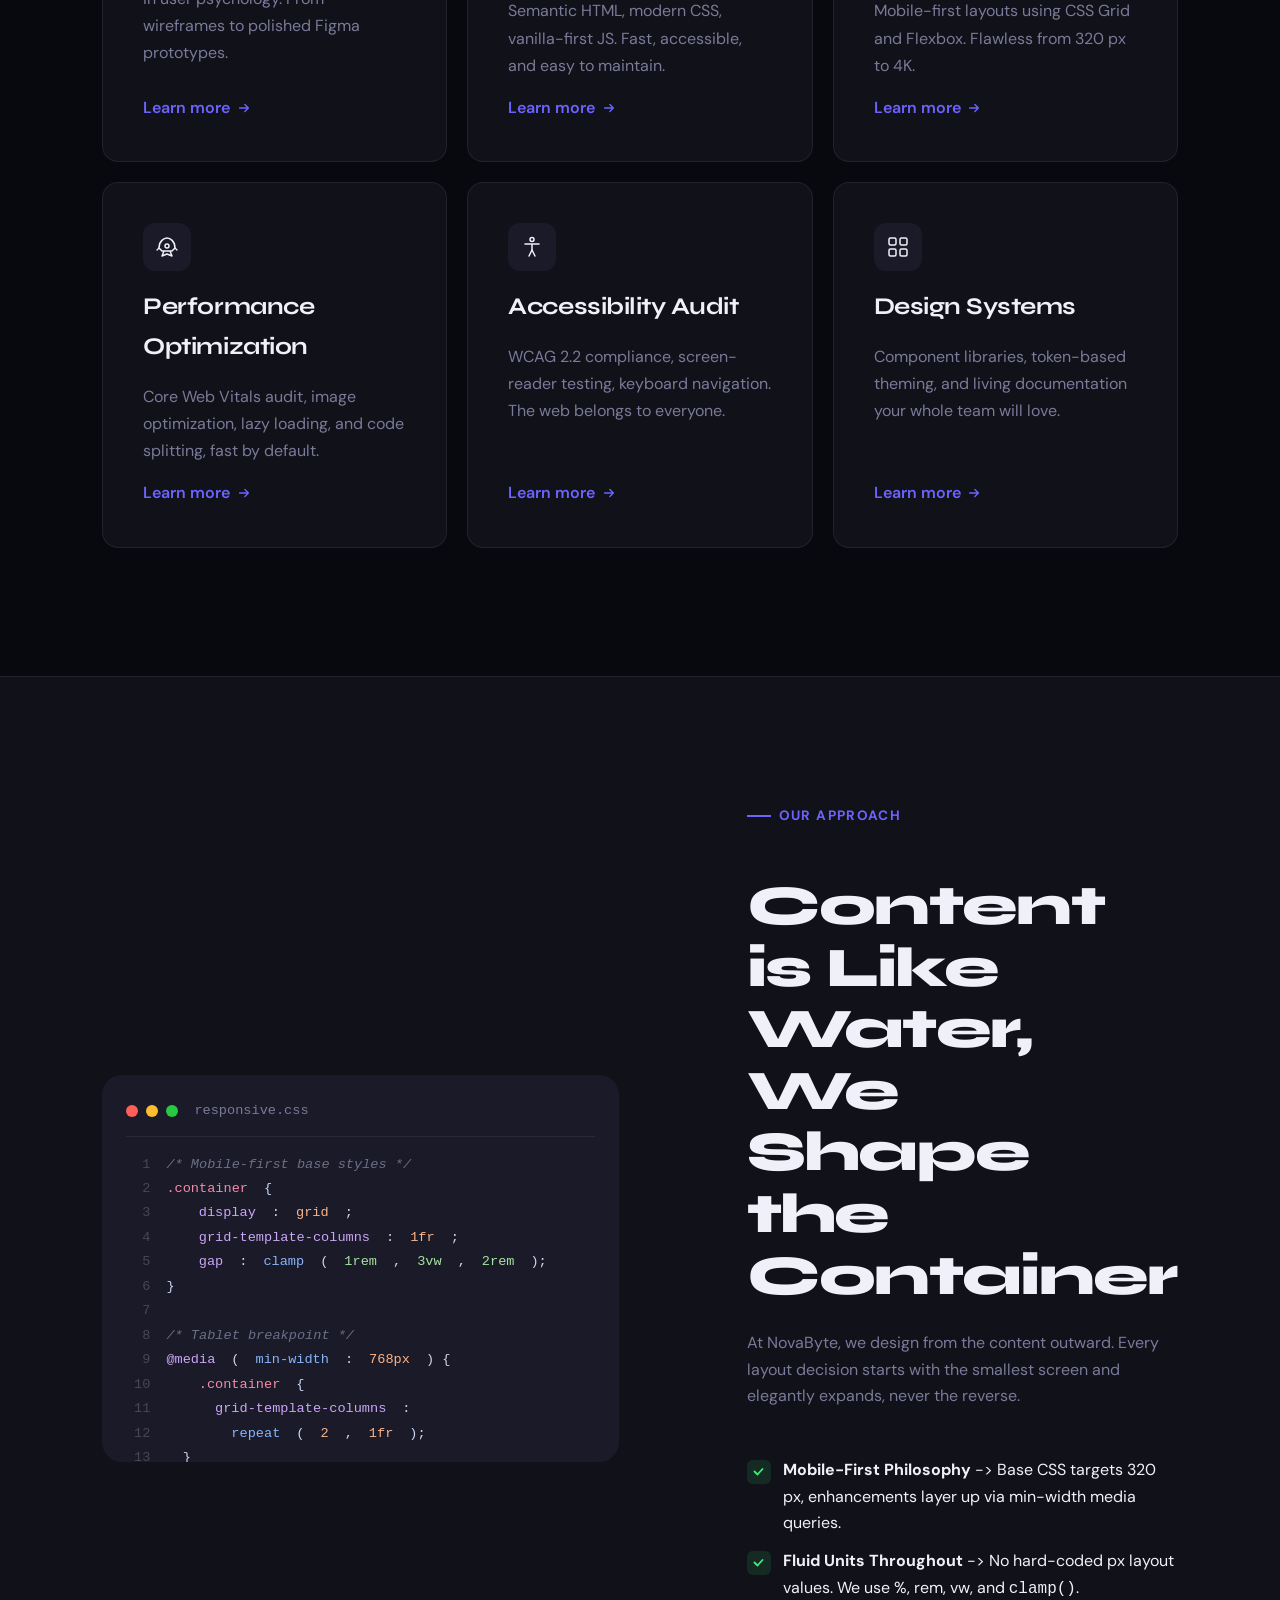
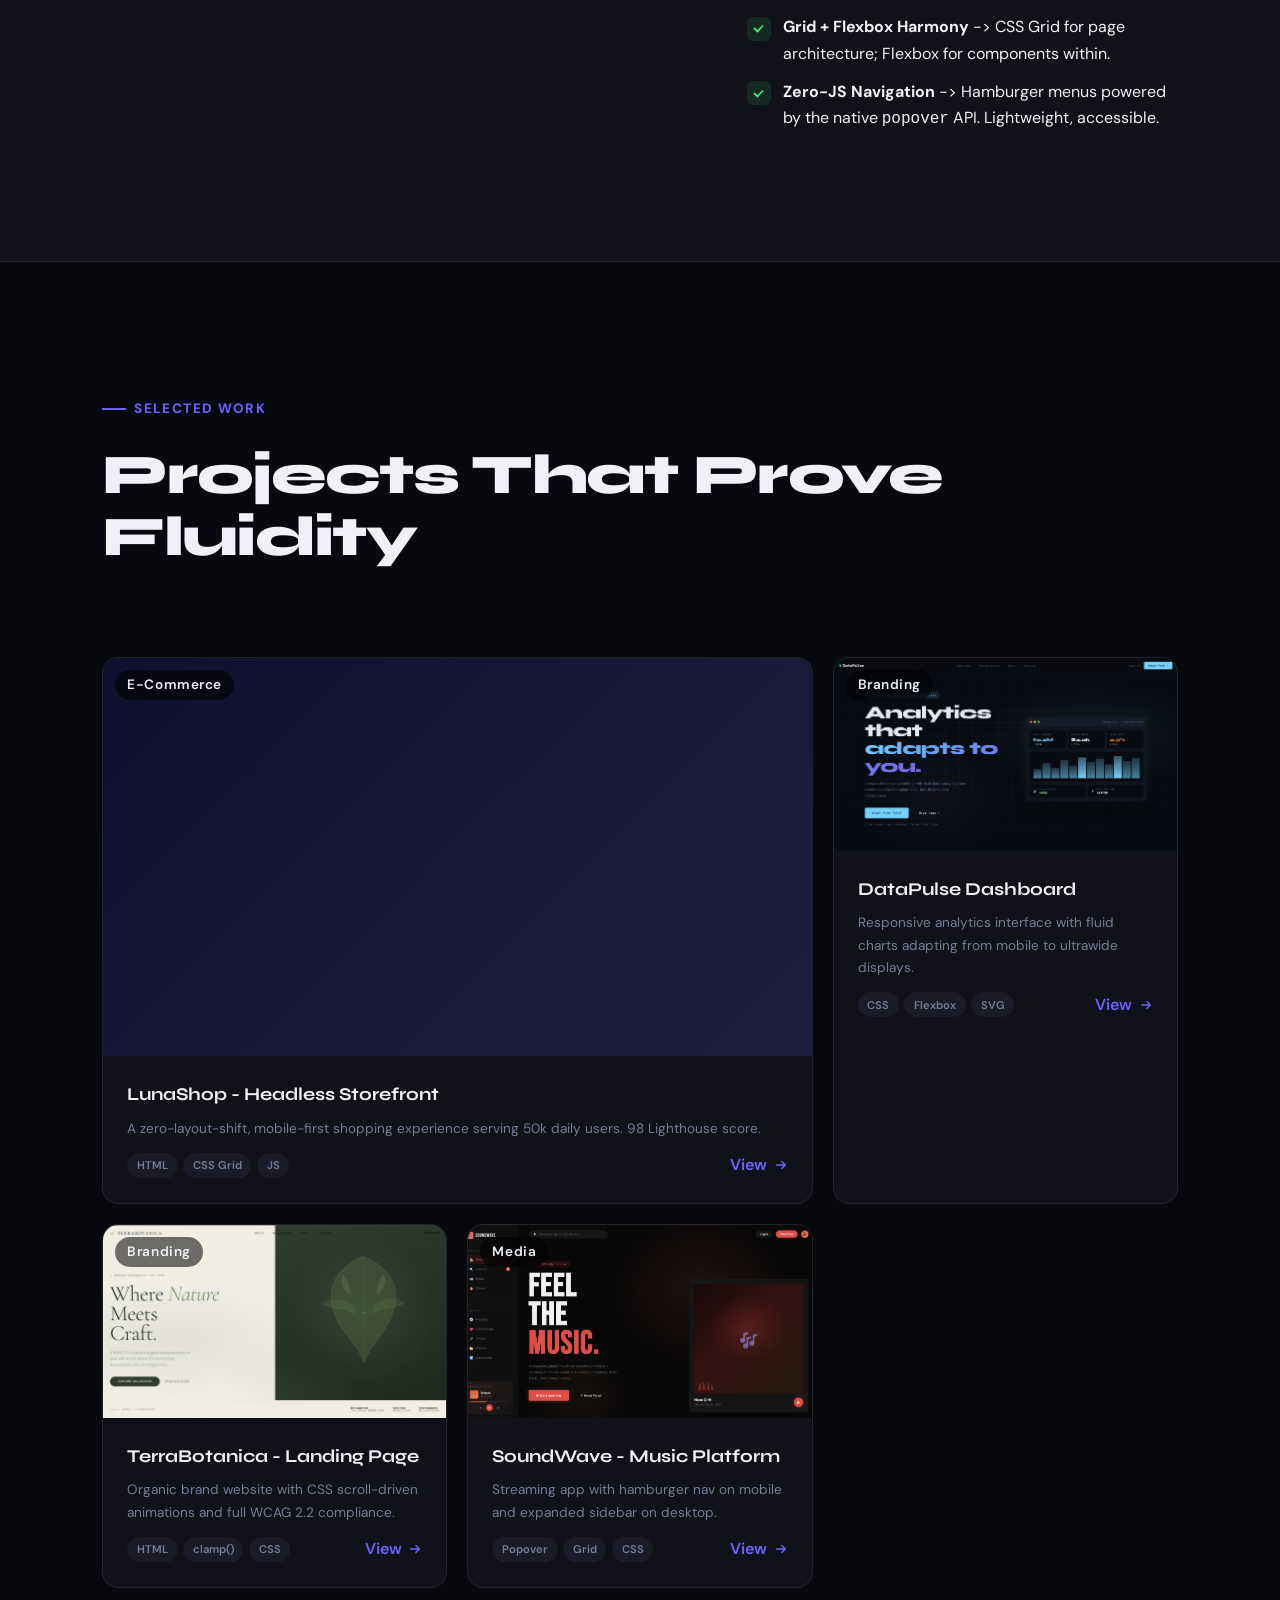
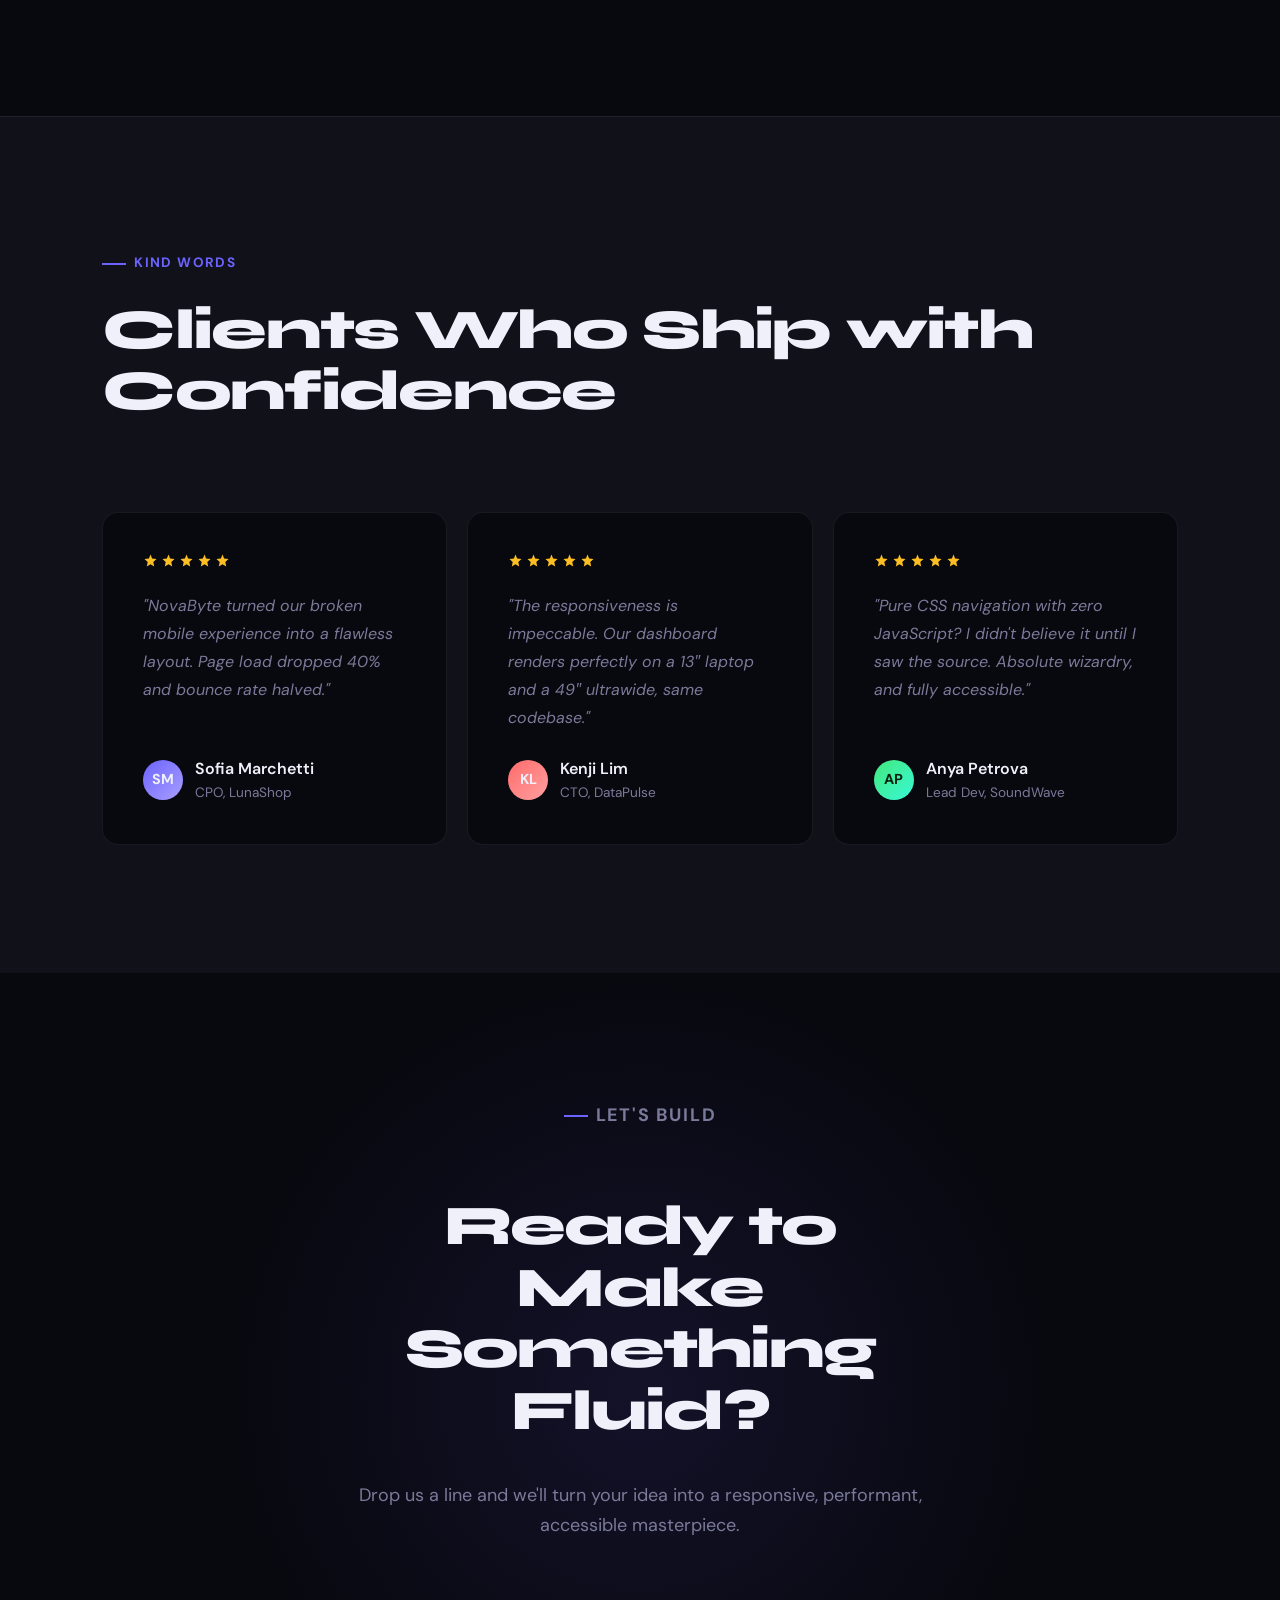
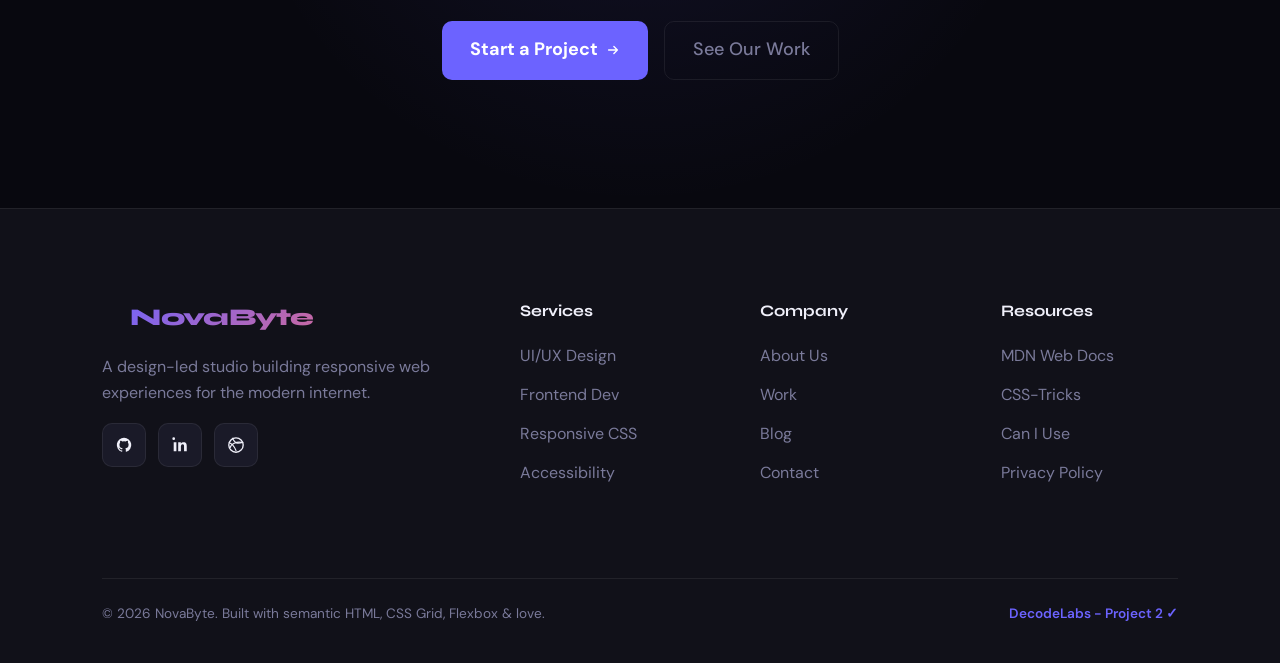
==== commit dcc75f31: "fix: link social acoount links to the footer" ====
--- a/index.html
+++ b/index.html
@@ -493,7 +493,7 @@
       <h2 id="cta-heading">Ready to Make Something Fluid?</h2>
       <p>Drop us a line and we'll turn your idea into a responsive, performant, accessible masterpiece.</p>
       <div class="hero-actions">
-        <a href="mailto:hello@novabyte.dev" class="btn-primary">
+        <a href="mailto:milshanikini@gmail.com" class="btn-primary">
           Start a Project <svg width="14" height="14" aria-hidden="true"><use href="#ico-arrow"/></svg>
         </a>
         <a href="#work" class="btn-ghost">See Our Work</a>
@@ -512,14 +512,29 @@
       </a>
       <p>A design-led studio building responsive web experiences for the modern internet.</p>
       <div class="social-links" role="list" aria-label="Social media links">
-        <a href="#" class="social-link" role="listitem" aria-label="X / Twitter">
-          <svg aria-hidden="true"><use href="#ico-x"/></svg>
+
+        <!-- GitHub -->
+        <a href="https://github.com/Nikinii3" class="social-link" role="listitem" aria-label="GitHub">
+          <svg width="18" height="18" viewBox="0 0 20 20" fill="currentColor" aria-hidden="true">
+            <path fill-rule="evenodd" clip-rule="evenodd" d="M10 2a8 8 0 00-2.53 15.59c.4.07.55-.17.55-.38v-1.33c-2.23.48-2.7-1.07-2.7-1.07-.36-.93-.89-1.17-.89-1.17-.73-.5.06-.49.06-.49.8.06 1.23.82 1.23.82.71 1.22 1.87.87 2.33.66.07-.52.28-.87.51-1.07-1.78-.2-3.64-.89-3.64-3.95 0-.87.31-1.59.82-2.15-.08-.2-.36-1.02.08-2.12 0 0 .67-.21 2.2.82a7.65 7.65 0 014 0c1.53-1.03 2.2-.82 2.2-.82.44 1.1.16 1.92.08 2.12.51.56.82 1.27.82 2.15 0 3.07-1.87 3.75-3.65 3.95.29.25.54.73.54 1.48v2.19c0 .21.15.46.55.38A8 8 0 0010 2z"/>
+          </svg>
         </a>
-        <a href="#" class="social-link" role="listitem" aria-label="GitHub">
-          <svg aria-hidden="true"><use href="#ico-github"/></svg>
+
+        <!-- LinkedIn -->
+        <a href="https://linkedin.com/in/nikini-madugoda" class="social-link" role="listitem" aria-label="LinkedIn">
+          <svg width="18" height="18" viewBox="0 0 20 20" fill="currentColor" aria-hidden="true">
+            <path d="M4.5 3A1.5 1.5 0 103 4.5 1.5 1.5 0 004.5 3zM3 7h3v10H3zM8 7h2.9v1.4h.1A3.2 3.2 0 0114 7c3 0 3.5 2 3.5 4.5V17h-3v-5c0-1.2 0-2.7-1.6-2.7S11 11.5 11 12v5H8z"/>
+          </svg>
         </a>
-        <a href="#" class="social-link" role="listitem" aria-label="Dribbble">
-          <svg aria-hidden="true"><use href="#ico-dribbble"/></svg>
+
+        <!-- Dribbble -->
+        <a href="https://dribbble.com/YOUR_PROFILE" class="social-link" role="listitem" aria-label="Dribbble">
+          <svg width="18" height="18" viewBox="0 0 20 20" fill="none" aria-hidden="true">
+            <circle cx="10" cy="10" r="8" stroke="currentColor" stroke-width="1.5"/>
+            <path d="M2.5 7.5Q7 9 10 16" stroke="currentColor" stroke-width="1.3" stroke-linecap="round"/>
+            <path d="M17.5 7.5Q13 6 8 8Q4 10 3.5 13" stroke="currentColor" stroke-width="1.3" stroke-linecap="round"/>
+            <path d="M6 2.5Q9 8 12 8Q15 8 17.5 7" stroke="currentColor" stroke-width="1.3" stroke-linecap="round"/>
+          </svg>
         </a>
       </div>
     </div>
@@ -535,10 +550,10 @@
     <div class="footer-col">
       <h4>Company</h4>
       <ul class="footer-links" role="list">
-        <li><a href="#">About Us</a></li>
-        <li><a href="#">Work</a></li>
+        <li><a href="#about">About Us</a></li>
+        <li><a href="#work">Work</a></li>
         <li><a href="#">Blog</a></li>
-        <li><a href="#">Contact</a></li>
+        <li><a href="#contact">Contact</a></li>
       </ul>
     </div>
     <div class="footer-col">
